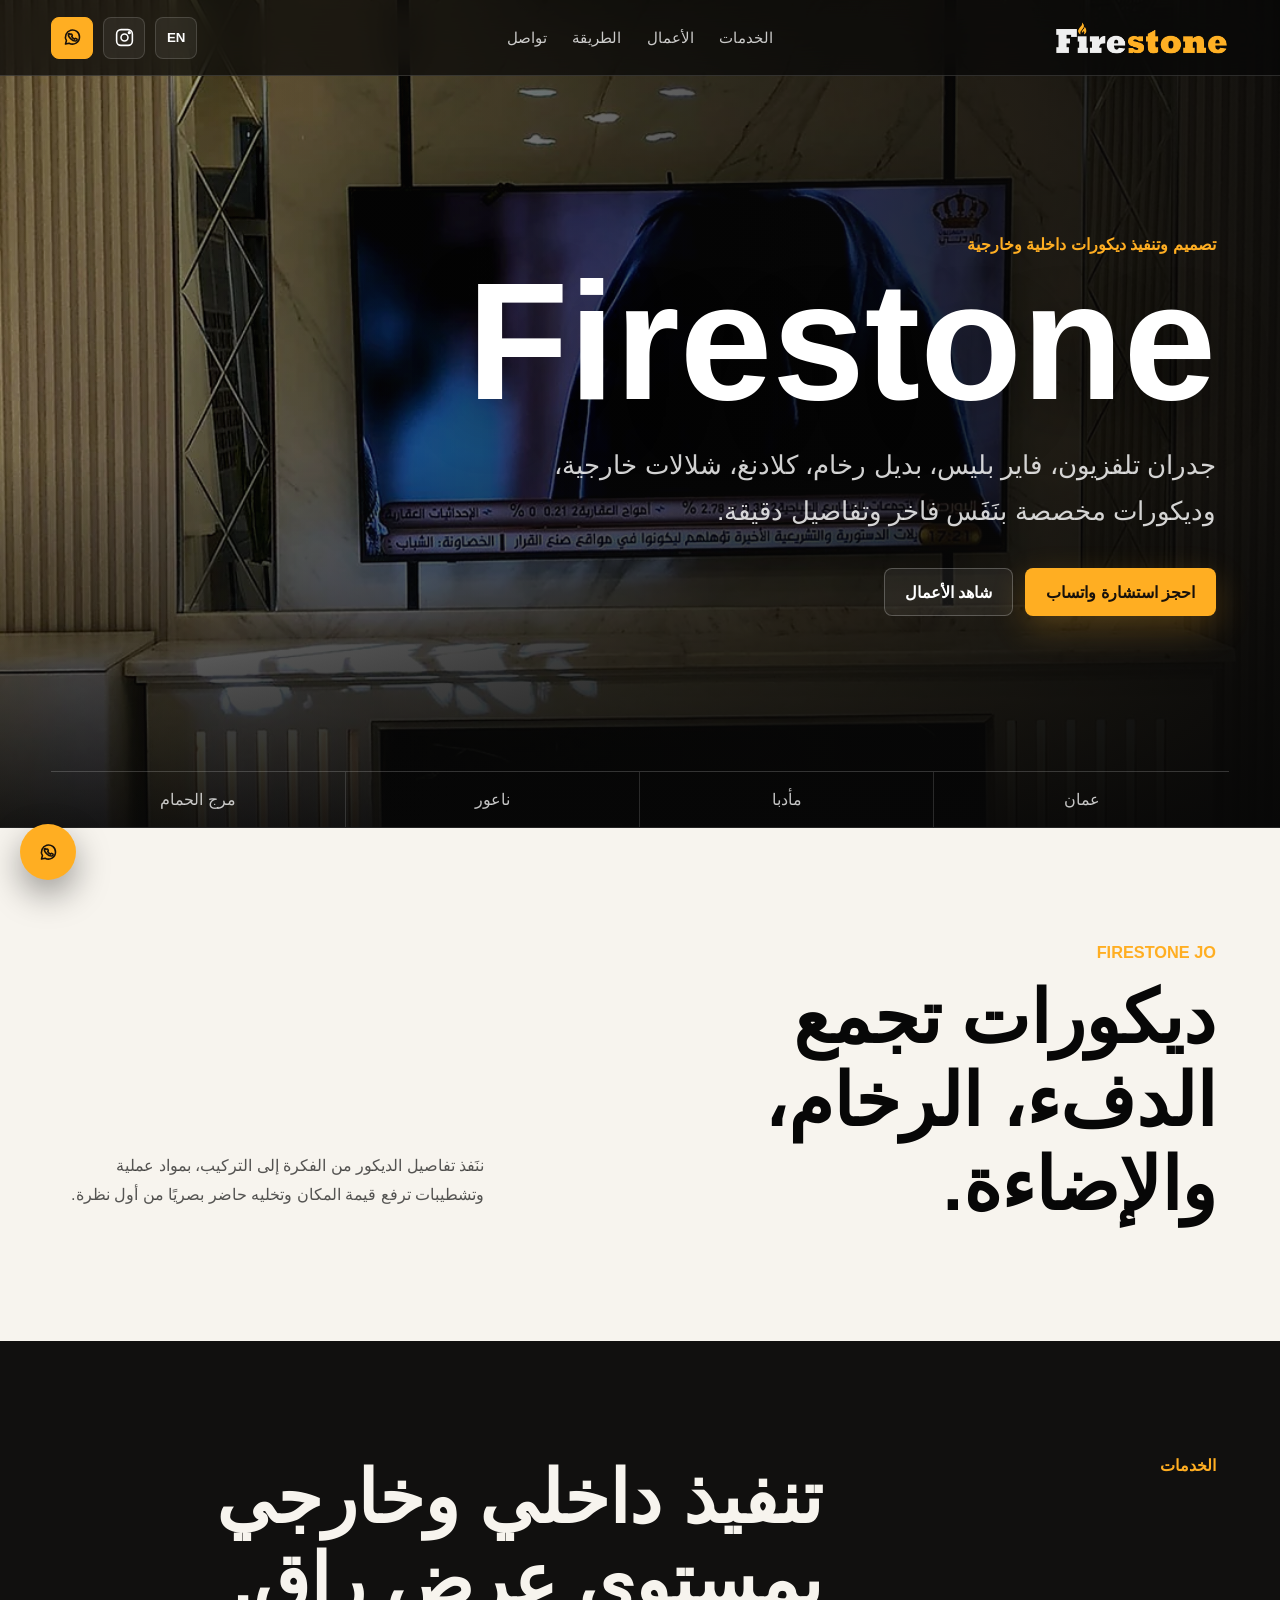
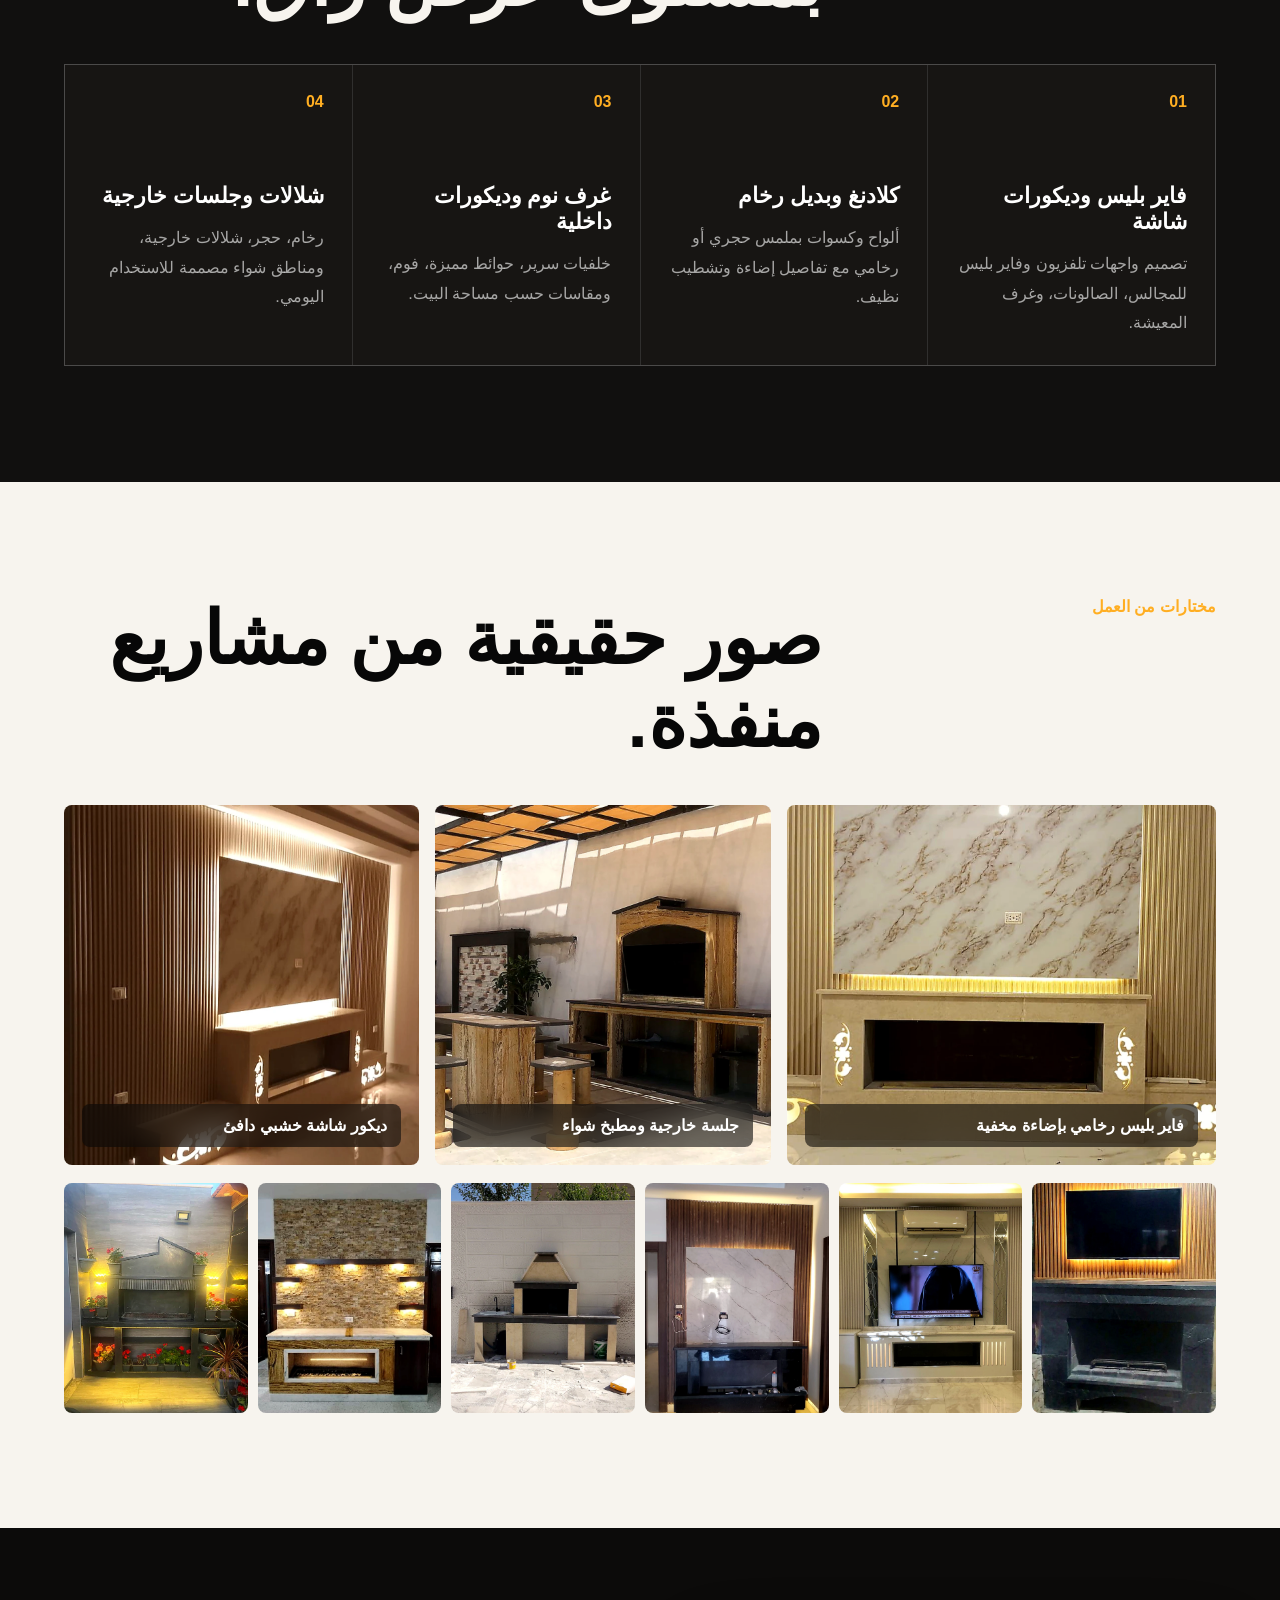
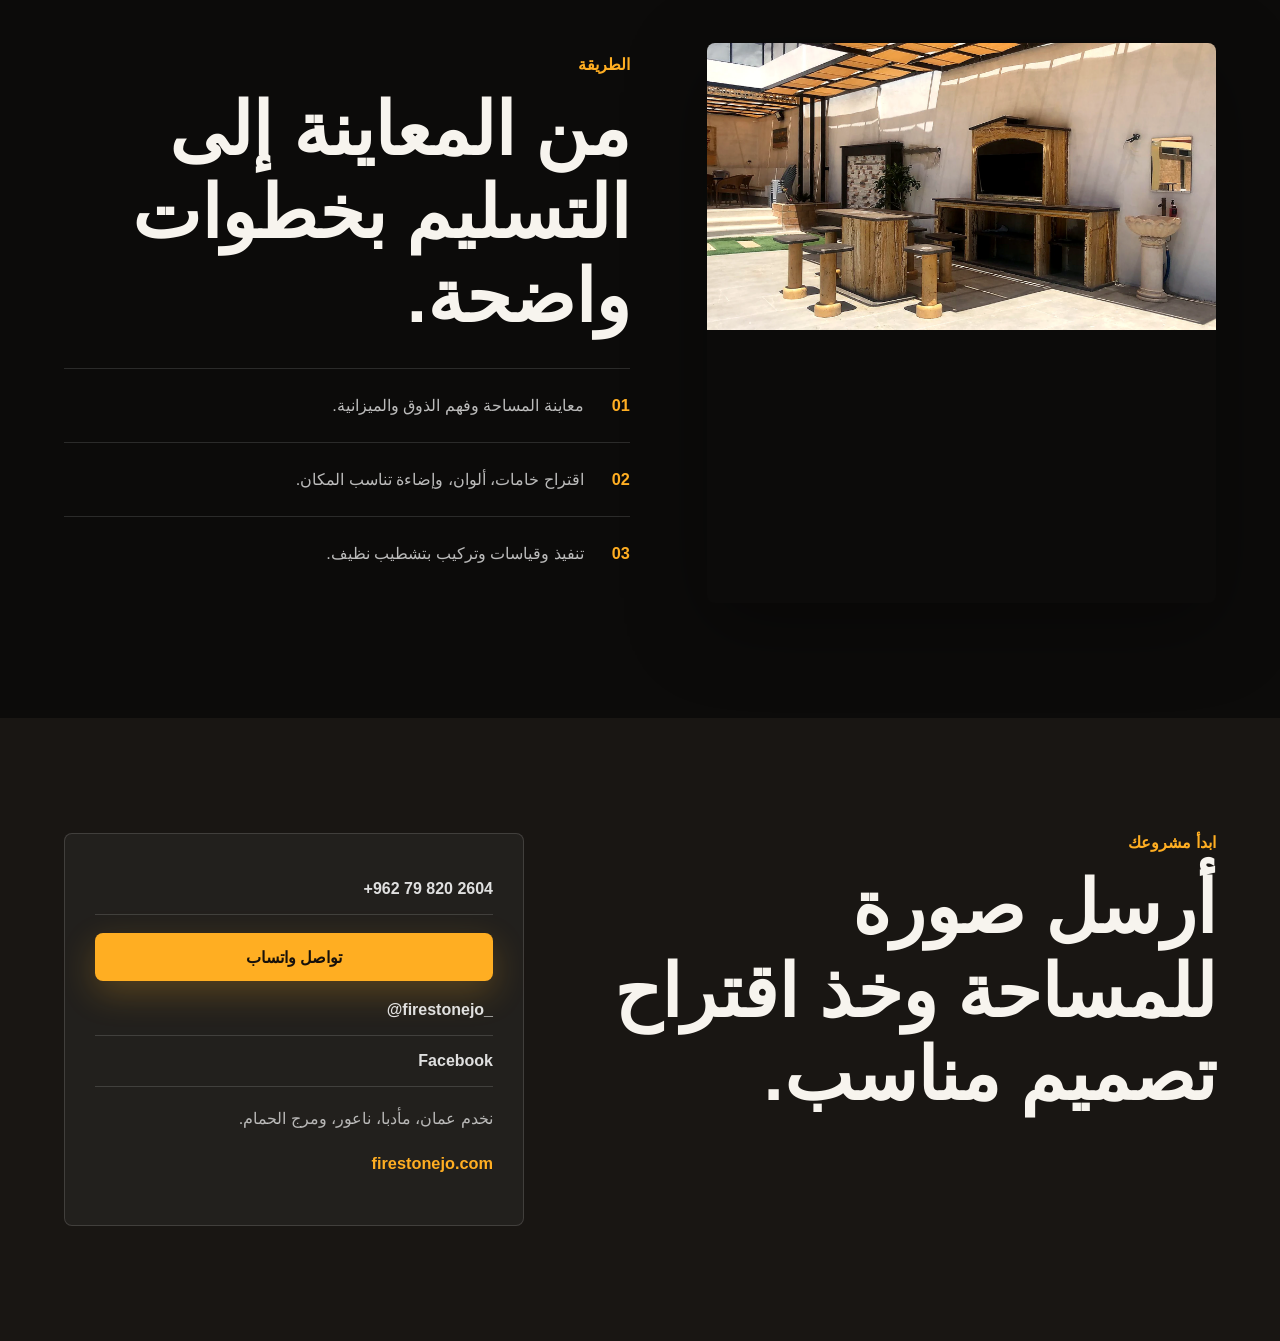
==== site/index.html @ df0a001b "Initial Firestone site" ====
<!doctype html>
<html lang="ar" dir="rtl">
  <head>
    <meta charset="utf-8" />
    <meta name="viewport" content="width=device-width, initial-scale=1" />
    <title>Firestone Jo | Interior & Exterior Luxury Decor</title>
    <meta
      name="description"
      content="Firestone Jo designs and installs luxury interior and exterior decor in Amman, Madaba, Naour, and Marj Al Hamam."
    />
    <meta property="og:title" content="Firestone Jo" />
    <meta property="og:description" content="Luxury cladding, marble alternatives, fireplaces, TV walls, bedrooms, and outdoor marble waterfalls." />
    <meta property="og:image" content="assets/work-27-hero.webp" />
    <link rel="icon" href="assets/firestone-logo-mark.png" />
    <link rel="stylesheet" href="styles.css" />
  </head>
  <body>
    <header class="site-header">
      <a class="brand" href="#top" aria-label="Firestone Jo">
        <img src="assets/firestone-logo-mark.png" alt="Firestone" />
      </a>
      <nav class="main-nav" aria-label="Primary">
        <a href="#services" data-i18n="navServices">الخدمات</a>
        <a href="#work" data-i18n="navWork">الأعمال</a>
        <a href="#process" data-i18n="navProcess">الطريقة</a>
        <a href="#contact" data-i18n="navContact">تواصل</a>
      </nav>
      <div class="header-actions">
        <button class="lang-toggle" type="button" data-lang-toggle aria-label="Switch language">EN</button>
        <a class="icon-button" href="https://www.instagram.com/firestonejo_/" target="_blank" rel="noreferrer" aria-label="Instagram">
          <svg viewBox="0 0 24 24" aria-hidden="true"><rect x="3" y="3" width="18" height="18" rx="5"/><circle cx="12" cy="12" r="4"/><circle cx="17.5" cy="6.5" r="1"/></svg>
        </a>
        <a class="icon-button hot" href="https://wa.me/962798202604" target="_blank" rel="noreferrer" aria-label="WhatsApp">
          <svg viewBox="0 0 24 24" aria-hidden="true"><path d="M20 11.5a8 8 0 0 1-11.9 7l-4.1 1 1.1-4A8 8 0 1 1 20 11.5Z"/><path d="M9.2 8.4c.2-.5.4-.5.7-.5h.6c.2 0 .5 0 .7.5l.5 1.2c.1.3.1.5-.1.8l-.4.5c.8 1.4 1.8 2.3 3.1 3l.6-.7c.2-.2.4-.3.7-.2l1.3.6c.4.2.4.4.4.7 0 .8-.7 1.6-1.5 1.7-1 .2-3.7-.4-6-2.7-2.2-2.2-2.7-4.4-2.5-5 .1-.4.5-.7.9-.9Z"/></svg>
        </a>
      </div>
    </header>

    <main id="top">
      <section class="hero" aria-label="Firestone hero">
        <div class="hero-slideshow" aria-hidden="true">
          <picture class="hero-slide is-active">
            <source media="(max-width: 760px)" srcset="assets/work-27-gallery.webp" />
            <img src="assets/work-27-hero.webp" alt="" />
          </picture>
          <picture class="hero-slide">
            <source media="(max-width: 760px)" srcset="assets/work-33-gallery.webp" />
            <img src="assets/work-33-hero.webp" alt="" />
          </picture>
          <picture class="hero-slide">
            <source media="(max-width: 760px)" srcset="assets/work-14-gallery.webp" />
            <img src="assets/work-14-hero.webp" alt="" />
          </picture>
          <picture class="hero-slide">
            <source media="(max-width: 760px)" srcset="assets/work-31-gallery.webp" />
            <img src="assets/work-31-hero.webp" alt="" />
          </picture>
          <picture class="hero-slide">
            <source media="(max-width: 760px)" srcset="assets/work-34-gallery.webp" />
            <img src="assets/work-34-hero.webp" alt="" />
          </picture>
          <picture class="hero-slide">
            <source media="(max-width: 760px)" srcset="assets/work-37-gallery.webp" />
            <img src="assets/work-37-hero.webp" alt="" />
          </picture>
        </div>
        <div class="hero-shade"></div>
        <div class="hero-inner">
          <p class="eyebrow" data-i18n="heroEyebrow">تصميم وتنفيذ ديكورات داخلية وخارجية</p>
          <h1 data-i18n="heroTitle">Firestone</h1>
          <p class="hero-copy" data-i18n="heroCopy">
            جدران تلفزيون، فاير بليس، بديل رخام، كلادنغ، شلالات خارجية، وديكورات مخصصة بنَفَس فاخر وتفاصيل دقيقة.
          </p>
          <div class="hero-actions">
            <a class="btn primary" href="https://wa.me/962798202604?text=%D9%85%D8%B1%D8%AD%D8%A8%D8%A7%D8%8C%20%D8%A8%D8%AF%D9%8A%20%D8%A7%D8%B3%D8%AA%D9%81%D8%B3%D8%B1%20%D8%B9%D9%86%20%D8%AF%D9%8A%D9%83%D9%88%D8%B1%20%D9%85%D9%86%20Firestone" target="_blank" rel="noreferrer" data-i18n="ctaWhatsapp">احجز استشارة واتساب</a>
            <a class="btn ghost" href="#work" data-i18n="ctaWork">شاهد الأعمال</a>
          </div>
        </div>
        <div class="hero-meta" aria-label="Service areas">
          <span data-i18n="areaAmman">عمان</span>
          <span data-i18n="areaMadaba">مأدبا</span>
          <span data-i18n="areaNaour">ناعور</span>
          <span data-i18n="areaMarj">مرج الحمام</span>
        </div>
      </section>

      <section class="intro band">
        <div class="section-kicker" data-i18n="introKicker">Firestone Jo</div>
        <div class="intro-grid">
          <h2 data-i18n="introTitle">ديكورات تجمع الدفء، الرخام، والإضاءة.</h2>
          <p data-i18n="introCopy">
            ننفذ تفاصيل الديكور من الفكرة إلى التركيب، بمواد عملية وتشطيبات ترفع قيمة المكان وتخليه حاضر بصريًا من أول نظرة.
          </p>
        </div>
      </section>

      <section id="services" class="services band">
        <div class="section-head">
          <p class="section-kicker" data-i18n="servicesKicker">الخدمات</p>
          <h2 data-i18n="servicesTitle">تنفيذ داخلي وخارجي بمستوى عرض راق.</h2>
        </div>
        <div class="service-grid">
          <article>
            <span>01</span>
            <h3 data-i18n="service1Title">فاير بليس وديكورات شاشة</h3>
            <p data-i18n="service1Copy">تصميم واجهات تلفزيون وفاير بليس للمجالس، الصالونات، وغرف المعيشة.</p>
          </article>
          <article>
            <span>02</span>
            <h3 data-i18n="service2Title">كلادنغ وبديل رخام</h3>
            <p data-i18n="service2Copy">ألواح وكسوات بملمس حجري أو رخامي مع تفاصيل إضاءة وتشطيب نظيف.</p>
          </article>
          <article>
            <span>03</span>
            <h3 data-i18n="service3Title">غرف نوم وديكورات داخلية</h3>
            <p data-i18n="service3Copy">خلفيات سرير، حوائط مميزة، فوم، ومقاسات حسب مساحة البيت.</p>
          </article>
          <article>
            <span>04</span>
            <h3 data-i18n="service4Title">شلالات وجلسات خارجية</h3>
            <p data-i18n="service4Copy">رخام، حجر، شلالات خارجية، ومناطق شواء مصممة للاستخدام اليومي.</p>
          </article>
        </div>
      </section>

      <section id="work" class="work band">
        <div class="section-head">
          <p class="section-kicker" data-i18n="workKicker">مختارات من العمل</p>
          <h2 data-i18n="workTitle">صور حقيقية من مشاريع منفذة.</h2>
        </div>
        <div class="featured-work">
          <figure>
            <img src="assets/work-33-hero.webp" alt="Marble fireplace wall" />
            <figcaption data-i18n="featured1">فاير بليس رخامي بإضاءة مخفية</figcaption>
          </figure>
          <figure>
            <img src="assets/work-14-hero.webp" alt="Outdoor marble fireplace" />
            <figcaption data-i18n="featured2">جلسة خارجية ومطبخ شواء</figcaption>
          </figure>
          <figure>
            <img src="assets/work-31-hero.webp" alt="Warm TV wall design" />
            <figcaption data-i18n="featured3">ديكور شاشة خشبي دافئ</figcaption>
          </figure>
        </div>
        <div class="gallery">
          <img src="assets/work-24-gallery.webp" alt="TV wall with vertical cladding" />
          <img src="assets/work-27-gallery.webp" alt="Luxury TV wall" />
          <img src="assets/work-30-gallery.webp" alt="Marble fireplace wall" />
          <img src="assets/work-38-gallery.webp" alt="Outdoor marble fireplace" />
          <img src="assets/work-12-gallery.webp" alt="Stone fireplace wall" />
          <img src="assets/work-17-gallery.webp" alt="Outdoor water and stone feature" />
        </div>
      </section>

      <section id="process" class="process band">
        <div class="process-image">
          <img src="assets/work-34-hero.webp" alt="Outdoor marble project by Firestone" />
        </div>
        <div class="process-copy">
          <p class="section-kicker" data-i18n="processKicker">الطريقة</p>
          <h2 data-i18n="processTitle">من المعاينة إلى التسليم بخطوات واضحة.</h2>
          <ol>
            <li data-i18n="step1">معاينة المساحة وفهم الذوق والميزانية.</li>
            <li data-i18n="step2">اقتراح خامات، ألوان، وإضاءة تناسب المكان.</li>
            <li data-i18n="step3">تنفيذ وقياسات وتركيب بتشطيب نظيف.</li>
          </ol>
        </div>
      </section>

      <section id="contact" class="contact band">
        <div>
          <p class="section-kicker" data-i18n="contactKicker">ابدأ مشروعك</p>
          <h2 data-i18n="contactTitle">أرسل صورة للمساحة وخذ اقتراح تصميم مناسب.</h2>
        </div>
        <div class="contact-panel">
          <a href="tel:+962798202604" class="contact-line phone-number" dir="ltr">+962 79 820 2604</a>
          <a href="https://wa.me/962798202604" target="_blank" rel="noreferrer" class="btn primary" data-i18n="contactWhatsapp">تواصل واتساب</a>
          <a href="https://www.instagram.com/firestonejo_/" target="_blank" rel="noreferrer" class="contact-line ltr-text" dir="ltr">@firestonejo_</a>
          <a href="https://facebook.com/profile.php?id=61588688032575" target="_blank" rel="noreferrer" class="contact-line">Facebook</a>
          <p data-i18n="contactAreas">نخدم عمان، مأدبا، ناعور، ومرج الحمام.</p>
          <p class="domain">firestonejo.com</p>
        </div>
      </section>
    </main>

    <a class="whatsapp-float" href="https://wa.me/962798202604" target="_blank" rel="noreferrer" aria-label="WhatsApp">
      <svg viewBox="0 0 24 24" aria-hidden="true"><path d="M20 11.5a8 8 0 0 1-11.9 7l-4.1 1 1.1-4A8 8 0 1 1 20 11.5Z"/><path d="M9.2 8.4c.2-.5.4-.5.7-.5h.6c.2 0 .5 0 .7.5l.5 1.2c.1.3.1.5-.1.8l-.4.5c.8 1.4 1.8 2.3 3.1 3l.6-.7c.2-.2.4-.3.7-.2l1.3.6c.4.2.4.4.4.7 0 .8-.7 1.6-1.5 1.7-1 .2-3.7-.4-6-2.7-2.2-2.2-2.7-4.4-2.5-5 .1-.4.5-.7.9-.9Z"/></svg>
    </a>

    <script src="script.js"></script>
  </body>
</html>
---- site/styles.css ----
:root {
  --ink: #070707;
  --coal: #11100f;
  --charcoal: #1c1a18;
  --marble: #f7f4ee;
  --stone: #d8d0c3;
  --muted: #8f877c;
  --ember: #ffae22;
  --amber: #f39418;
  --bronze: #8a5c20;
  --line: rgba(255, 255, 255, 0.14);
  --shadow: 0 22px 80px rgba(0, 0, 0, 0.36);
  --font-heading: "Inter", "Segoe UI", Tahoma, Arial, sans-serif;
  font-family: "Inter", "Segoe UI", Tahoma, Arial, sans-serif;
}

* {
  box-sizing: border-box;
}

html {
  scroll-behavior: smooth;
}

body {
  margin: 0;
  background: var(--ink);
  color: var(--marble);
  font-family: var(--font-body, inherit);
}

body[dir="rtl"] {
  --font-body: "Dubai", "Noto Kufi Arabic", "Noto Sans Arabic", "Cairo", "Tajawal", "Segoe UI", Tahoma, Arial, sans-serif;
  --font-heading: "Dubai", "Noto Kufi Arabic", "Noto Sans Arabic", "Cairo", "Tajawal", "Segoe UI", Tahoma, Arial, sans-serif;
}

a {
  color: inherit;
  text-decoration: none;
}

img {
  display: block;
  max-width: 100%;
}

button,
a {
  -webkit-tap-highlight-color: transparent;
}

.site-header {
  position: fixed;
  z-index: 20;
  top: 0;
  left: 0;
  right: 0;
  height: 76px;
  display: grid;
  grid-template-columns: 1fr auto 1fr;
  align-items: center;
  gap: 18px;
  padding: 16px clamp(18px, 4vw, 56px);
  color: white;
  background: rgba(7, 7, 7, 0.72);
  border-bottom: 1px solid var(--line);
  backdrop-filter: blur(18px);
}

.brand {
  justify-self: start;
}

.brand img {
  width: clamp(148px, 18vw, 232px);
  height: 38px;
  object-fit: contain;
  object-position: left center;
}

body[dir="rtl"] .brand img {
  object-position: right center;
}

.main-nav {
  display: flex;
  align-items: center;
  gap: clamp(14px, 2vw, 30px);
  color: rgba(255, 255, 255, 0.78);
  font-size: 0.92rem;
}

.main-nav a {
  padding: 8px 0;
  transition: color 180ms ease;
}

.main-nav a:hover,
.main-nav a:focus-visible {
  color: var(--ember);
}

.header-actions {
  justify-self: end;
  display: flex;
  align-items: center;
  gap: 10px;
}

.lang-toggle,
.icon-button {
  width: 42px;
  height: 42px;
  border: 1px solid var(--line);
  border-radius: 8px;
  display: inline-grid;
  place-items: center;
  background: rgba(255, 255, 255, 0.06);
  color: white;
  cursor: pointer;
}

.lang-toggle {
  font-weight: 800;
  letter-spacing: 0;
}

.icon-button svg,
.whatsapp-float svg {
  width: 21px;
  height: 21px;
  fill: none;
  stroke: currentColor;
  stroke-width: 1.8;
  stroke-linecap: round;
  stroke-linejoin: round;
}

.icon-button.hot,
.whatsapp-float {
  background: var(--ember);
  border-color: var(--ember);
  color: #17110b;
}

.hero {
  position: relative;
  min-height: 92vh;
  display: flex;
  align-items: center;
  overflow: hidden;
  border-bottom: 1px solid rgba(255, 255, 255, 0.12);
}

.hero-slideshow,
.hero-slide,
.hero-slide img {
  position: absolute;
  inset: 0;
  width: 100%;
  height: 100%;
}

.hero-slide {
  opacity: 0;
  transform: scale(1.018);
  transition:
    opacity 1600ms ease,
    transform 7600ms ease;
}

.hero-slide.is-active {
  opacity: 1;
  transform: scale(1);
}

.hero-slide img {
  object-fit: cover;
  object-position: center;
  filter: saturate(1.04) contrast(1.04);
}

.hero-slide:nth-child(2) img,
.hero-slide:nth-child(6) img {
  object-position: center 58%;
}

.hero-slide:nth-child(3) img,
.hero-slide:nth-child(5) img {
  object-position: center 46%;
}

.hero-shade {
  position: absolute;
  inset: 0;
  background:
    linear-gradient(90deg, rgba(7, 7, 7, 0.93) 0%, rgba(7, 7, 7, 0.67) 42%, rgba(7, 7, 7, 0.22) 100%),
    linear-gradient(0deg, rgba(7, 7, 7, 0.88) 0%, rgba(7, 7, 7, 0.06) 45%);
}

body[dir="rtl"] .hero-shade {
  background:
    linear-gradient(270deg, rgba(7, 7, 7, 0.93) 0%, rgba(7, 7, 7, 0.67) 42%, rgba(7, 7, 7, 0.22) 100%),
    linear-gradient(0deg, rgba(7, 7, 7, 0.88) 0%, rgba(7, 7, 7, 0.06) 45%);
}

.hero-inner {
  position: relative;
  width: min(880px, 92vw);
  padding: 120px clamp(20px, 5vw, 70px) 96px;
}

.eyebrow,
.section-kicker {
  margin: 0 0 14px;
  color: var(--ember);
  font-size: clamp(0.95rem, 1vw, 1.08rem);
  font-weight: 900;
  letter-spacing: 0;
  text-transform: uppercase;
}

body[dir="rtl"] .eyebrow,
body[dir="rtl"] .section-kicker {
  font-size: clamp(1.02rem, 1.15vw, 1.22rem);
}

.hero h1 {
  margin: 0;
  font-family: var(--font-heading);
  font-size: clamp(4.6rem, 13vw, 12rem);
  line-height: 0.88;
  letter-spacing: 0;
  color: #fff;
  text-shadow: 0 18px 60px rgba(0, 0, 0, 0.36);
}

.hero-copy {
  width: min(680px, 100%);
  margin: 28px 0 0;
  color: rgba(255, 255, 255, 0.82);
  font-size: clamp(1.08rem, 2.2vw, 1.65rem);
  line-height: 1.75;
}

.hero-actions {
  display: flex;
  flex-wrap: wrap;
  gap: 12px;
  margin-top: 34px;
}

.btn {
  min-height: 48px;
  display: inline-flex;
  align-items: center;
  justify-content: center;
  padding: 13px 20px;
  border-radius: 8px;
  border: 1px solid transparent;
  font-weight: 850;
  line-height: 1.2;
}

.btn.primary {
  background: var(--ember);
  color: #17110b;
  box-shadow: 0 12px 34px rgba(255, 174, 34, 0.24);
}

.btn.ghost {
  border-color: rgba(255, 255, 255, 0.24);
  color: white;
  background: rgba(255, 255, 255, 0.06);
}

.hero-meta {
  position: absolute;
  bottom: 0;
  left: clamp(18px, 4vw, 56px);
  right: clamp(18px, 4vw, 56px);
  display: grid;
  grid-template-columns: repeat(4, 1fr);
  border-top: 1px solid rgba(255, 255, 255, 0.18);
  color: rgba(255, 255, 255, 0.76);
}

.hero-meta span {
  padding: 18px 14px;
  text-align: center;
  border-inline-start: 1px solid rgba(255, 255, 255, 0.14);
}

.hero-meta span:first-child {
  border-inline-start: 0;
}

.band {
  padding: clamp(64px, 9vw, 124px) clamp(20px, 5vw, 70px);
}

.intro {
  background: var(--marble);
  color: var(--ink);
}

.intro-grid {
  display: grid;
  grid-template-columns: minmax(0, 1.1fr) minmax(280px, 0.72fr);
  gap: clamp(28px, 7vw, 96px);
  align-items: end;
}

h2 {
  margin: 0;
  font-family: var(--font-heading);
  font-weight: 800;
  font-size: clamp(2.25rem, 5.7vw, 5.6rem);
  line-height: 1.08;
  letter-spacing: 0;
}

body[dir="rtl"] h2 {
  font-weight: 700;
  line-height: 1.14;
}

.intro p,
.process-copy li,
.contact-panel p,
.service-grid p {
  color: rgba(7, 7, 7, 0.68);
  line-height: 1.8;
  font-size: 1.02rem;
}

.services {
  background: #11100f;
}

.section-head {
  display: grid;
  grid-template-columns: minmax(180px, 0.42fr) minmax(0, 1fr);
  gap: clamp(20px, 6vw, 76px);
  align-items: start;
  margin-bottom: 42px;
}

.service-grid {
  display: grid;
  grid-template-columns: repeat(4, 1fr);
  gap: 1px;
  background: rgba(255, 255, 255, 0.13);
  border: 1px solid rgba(255, 255, 255, 0.13);
}

.service-grid article {
  min-height: 268px;
  padding: 28px;
  background: #171513;
}

.service-grid span {
  color: var(--ember);
  font-weight: 900;
}

.service-grid h3 {
  margin: 72px 0 14px;
  color: white;
  font-size: 1.35rem;
}

.service-grid p {
  margin: 0;
  color: rgba(255, 255, 255, 0.62);
}

.work {
  background: var(--marble);
  color: var(--ink);
}

.featured-work {
  display: grid;
  grid-template-columns: 1.15fr 0.9fr 0.95fr;
  gap: 16px;
  align-items: stretch;
}

figure {
  margin: 0;
  position: relative;
  min-height: 360px;
  overflow: hidden;
  border-radius: 8px;
  background: var(--coal);
}

figure img {
  width: 100%;
  height: 100%;
  object-fit: cover;
  transition: transform 700ms ease;
}

figure:hover img {
  transform: scale(1.035);
}

figcaption {
  position: absolute;
  inset-inline: 18px;
  bottom: 18px;
  padding: 12px 14px;
  border-radius: 8px;
  color: white;
  background: rgba(7, 7, 7, 0.58);
  backdrop-filter: blur(14px);
  font-weight: 750;
}

.gallery {
  display: grid;
  grid-template-columns: repeat(6, 1fr);
  gap: 10px;
  margin-top: 18px;
}

.gallery img {
  width: 100%;
  aspect-ratio: 4 / 5;
  object-fit: cover;
  border-radius: 8px;
  background: var(--stone);
}

.process {
  display: grid;
  grid-template-columns: minmax(280px, 0.9fr) minmax(0, 1fr);
  gap: clamp(28px, 6vw, 82px);
  align-items: center;
  background: #0c0b0a;
}

.process-image {
  min-height: 560px;
  overflow: hidden;
  border-radius: 8px;
  box-shadow: var(--shadow);
}

.process-image img {
  width: 100%;
  height: 100%;
  object-fit: cover;
}

.process-copy ol {
  margin: 30px 0 0;
  padding: 0;
  list-style: none;
  counter-reset: steps;
}

.process-copy li {
  position: relative;
  margin: 0;
  padding: 22px 0;
  color: rgba(255, 255, 255, 0.72);
  border-top: 1px solid rgba(255, 255, 255, 0.13);
  counter-increment: steps;
}

.process-copy li::before {
  content: counter(steps, decimal-leading-zero);
  display: inline-block;
  min-width: 46px;
  color: var(--ember);
  font-weight: 900;
}

.contact {
  display: grid;
  grid-template-columns: minmax(0, 1fr) minmax(280px, 460px);
  gap: clamp(28px, 7vw, 96px);
  background: #191613;
}

.contact-panel {
  padding: 30px;
  border: 1px solid rgba(255, 255, 255, 0.14);
  border-radius: 8px;
  background: rgba(255, 255, 255, 0.045);
}

.contact-line {
  display: block;
  padding: 16px 0;
  border-bottom: 1px solid rgba(255, 255, 255, 0.14);
  color: rgba(255, 255, 255, 0.86);
  font-weight: 760;
}

.phone-number,
.ltr-text {
  direction: ltr;
  unicode-bidi: isolate;
  text-align: end;
  font-family: "Inter", "Segoe UI", Tahoma, Arial, sans-serif;
}

.contact-panel .btn {
  width: 100%;
  margin: 18px 0 4px;
}

.contact-panel p {
  color: rgba(255, 255, 255, 0.68);
}

.domain {
  color: var(--ember) !important;
  font-weight: 900;
}

.whatsapp-float {
  position: fixed;
  z-index: 30;
  right: 20px;
  bottom: 20px;
  width: 56px;
  height: 56px;
  display: grid;
  place-items: center;
  border-radius: 50%;
  box-shadow: 0 14px 34px rgba(0, 0, 0, 0.38);
}

body[dir="rtl"] .whatsapp-float {
  right: auto;
  left: 20px;
}

@media (max-width: 980px) {
  .site-header {
    grid-template-columns: auto 1fr auto;
  }

  .main-nav {
    display: none;
  }

  .intro-grid,
  .section-head,
  .process,
  .contact {
    grid-template-columns: 1fr;
  }

  .service-grid {
    grid-template-columns: repeat(2, 1fr);
  }

  .featured-work {
    grid-template-columns: 1fr;
  }

  .gallery {
    grid-template-columns: repeat(3, 1fr);
  }
}

@media (max-width: 660px) {
  .site-header {
    height: 68px;
    padding: 12px 14px;
  }

  .brand img {
    width: 138px;
  }

  .icon-button {
    display: none;
  }

  .hero {
    min-height: 90vh;
  }

  .hero-inner {
    padding: 106px 18px 104px;
  }

  .hero h1 {
    font-size: clamp(4rem, 22vw, 6.8rem);
  }

  .hero-copy {
    font-size: 1rem;
  }

  .hero-actions {
    flex-direction: column;
  }

  .btn {
    width: 100%;
  }

  .hero-meta {
    left: 0;
    right: 0;
    grid-template-columns: repeat(2, 1fr);
    font-size: 0.86rem;
  }

  .hero-meta span {
    padding: 11px 8px;
  }

  .service-grid {
    grid-template-columns: 1fr;
  }

  .service-grid article {
    min-height: 220px;
  }

  .service-grid h3 {
    margin-top: 48px;
  }

  .gallery {
    grid-template-columns: repeat(2, 1fr);
  }

  .process-image {
    min-height: 360px;
  }

  .contact-panel {
    padding: 22px;
  }
}

@media (prefers-reduced-motion: reduce) {
  html {
    scroll-behavior: auto;
  }

  .hero-slide {
    transition: none;
    transform: none;
  }

  figure img {
    transition: none;
  }
}
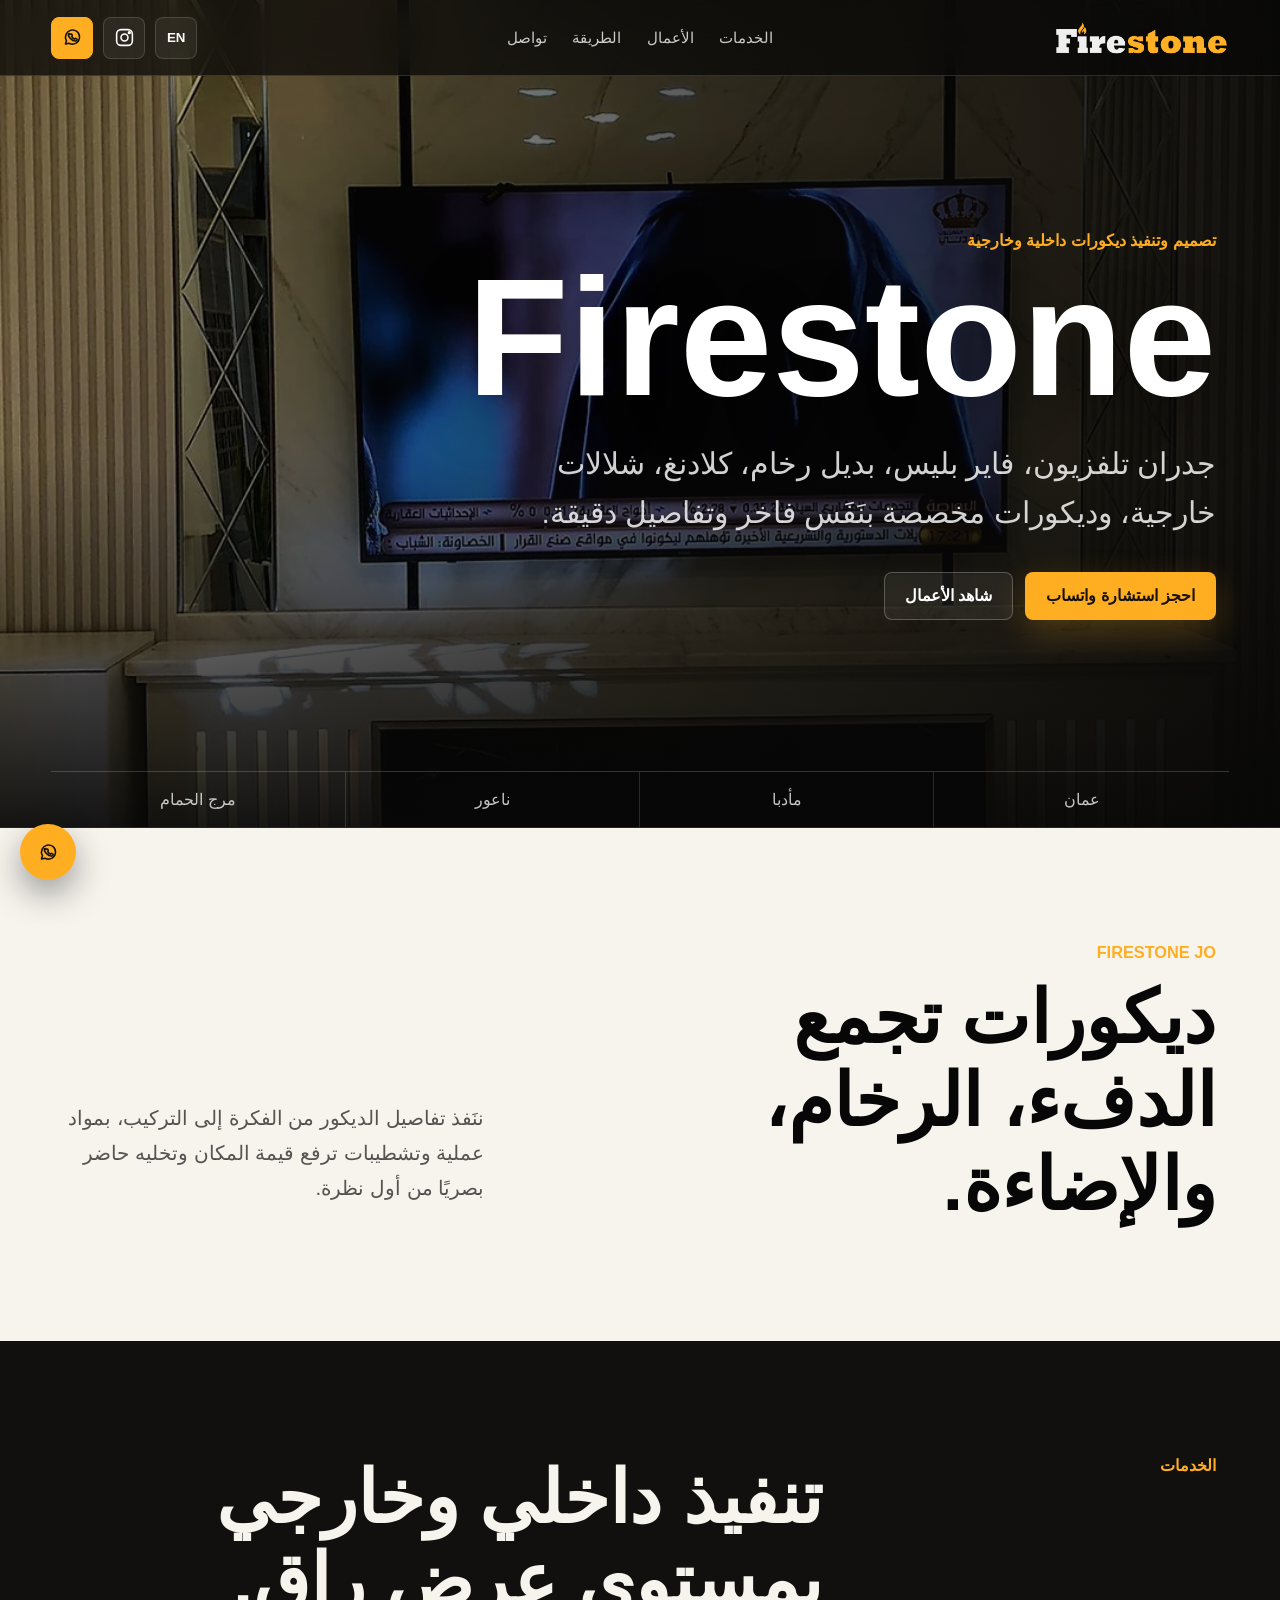
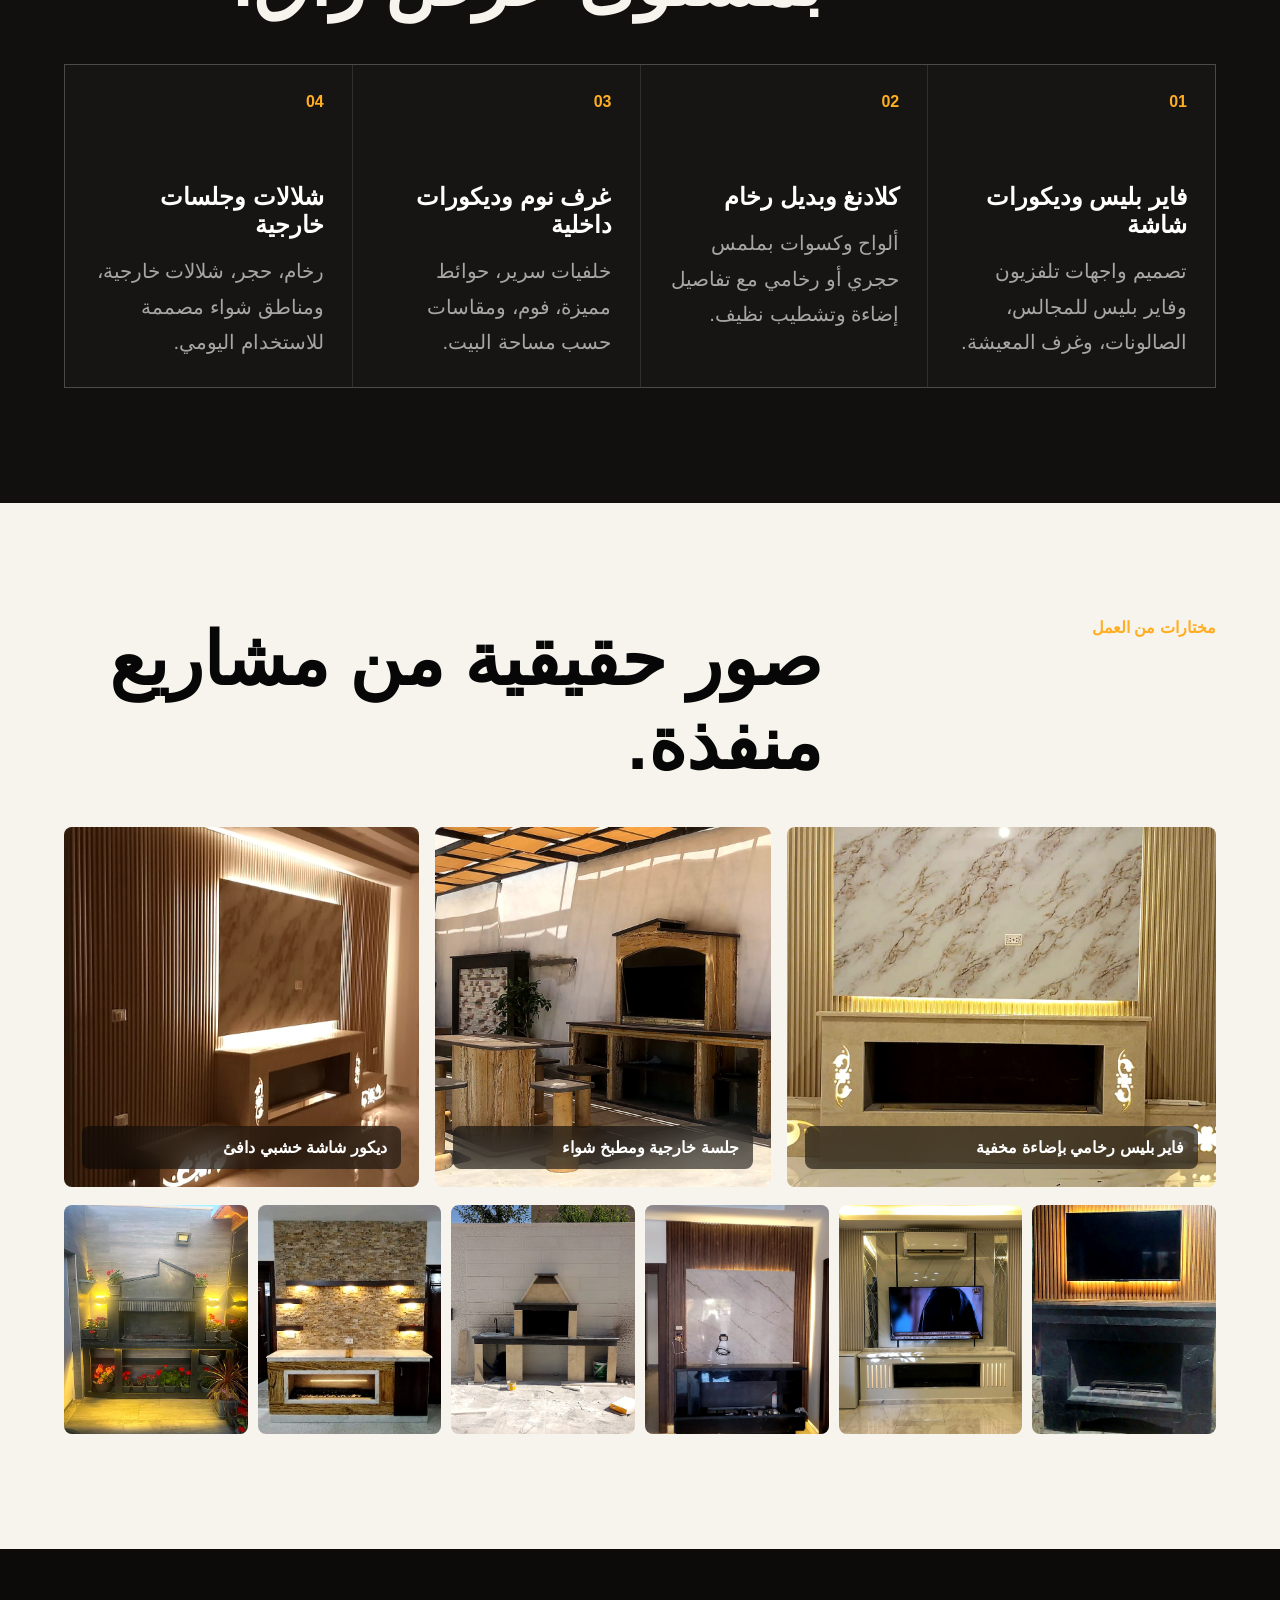
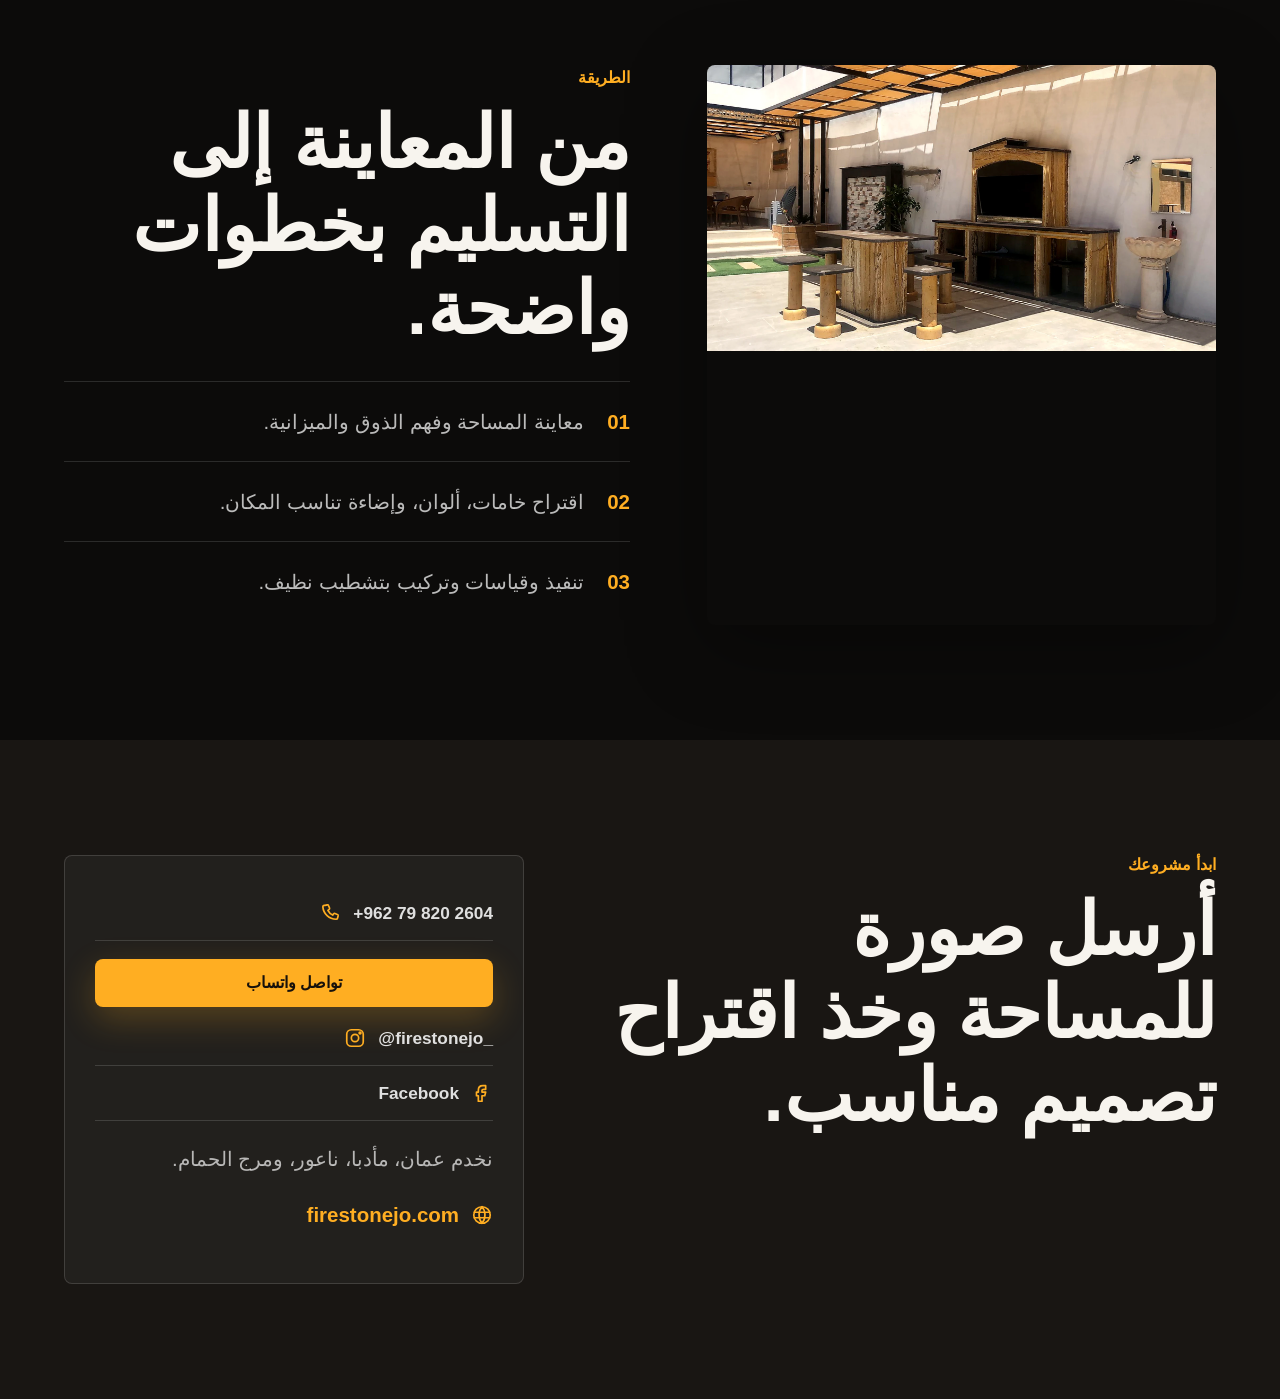
==== commit f2b53784: "Improve descriptions and contact icons" ====
--- a/site/index.html
+++ b/site/index.html
@@ -173,12 +173,30 @@
           <h2 data-i18n="contactTitle">أرسل صورة للمساحة وخذ اقتراح تصميم مناسب.</h2>
         </div>
         <div class="contact-panel">
-          <a href="tel:+962798202604" class="contact-line phone-number" dir="ltr">+962 79 820 2604</a>
-          <a href="https://wa.me/962798202604" target="_blank" rel="noreferrer" class="btn primary" data-i18n="contactWhatsapp">تواصل واتساب</a>
-          <a href="https://www.instagram.com/firestonejo_/" target="_blank" rel="noreferrer" class="contact-line ltr-text" dir="ltr">@firestonejo_</a>
-          <a href="https://facebook.com/profile.php?id=61588688032575" target="_blank" rel="noreferrer" class="contact-line">Facebook</a>
-          <p data-i18n="contactAreas">نخدم عمان، مأدبا، ناعور، ومرج الحمام.</p>
-          <p class="domain">firestonejo.com</p>
+          <a href="tel:+962798202604" class="contact-line phone-number" dir="ltr">
+            <svg viewBox="0 0 24 24" aria-hidden="true"><path d="M6.6 3.7 9 3.1c.6-.1 1.2.2 1.4.8l1.1 2.7c.2.5 0 1.1-.4 1.4L9.7 9.1a11.5 11.5 0 0 0 5.2 5.2l1.1-1.4c.3-.4.9-.6 1.4-.4l2.7 1.1c.6.2.9.8.8 1.4l-.6 2.4c-.2.8-.8 1.4-1.6 1.4A14.7 14.7 0 0 1 4.2 5.3c0-.8.6-1.4 1.4-1.6Z"/></svg>
+            <span>+962 79 820 2604</span>
+          </a>
+          <a href="https://wa.me/962798202604" target="_blank" rel="noreferrer" class="btn primary contact-cta" data-i18n="contactWhatsapp">
+            <svg viewBox="0 0 24 24" aria-hidden="true"><path d="M20 11.5a8 8 0 0 1-11.9 7l-4.1 1 1.1-4A8 8 0 1 1 20 11.5Z"/><path d="M9.2 8.4c.2-.5.4-.5.7-.5h.6c.2 0 .5 0 .7.5l.5 1.2c.1.3.1.5-.1.8l-.4.5c.8 1.4 1.8 2.3 3.1 3l.6-.7c.2-.2.4-.3.7-.2l1.3.6c.4.2.4.4.4.7 0 .8-.7 1.6-1.5 1.7-1 .2-3.7-.4-6-2.7-2.2-2.2-2.7-4.4-2.5-5 .1-.4.5-.7.9-.9Z"/></svg>
+            <span>تواصل واتساب</span>
+          </a>
+          <a href="https://www.instagram.com/firestonejo_/" target="_blank" rel="noreferrer" class="contact-line ltr-text" dir="ltr">
+            <svg viewBox="0 0 24 24" aria-hidden="true"><rect x="3" y="3" width="18" height="18" rx="5"/><circle cx="12" cy="12" r="4"/><circle cx="17.5" cy="6.5" r="1"/></svg>
+            <span>@firestonejo_</span>
+          </a>
+          <a href="https://facebook.com/profile.php?id=61588688032575" target="_blank" rel="noreferrer" class="contact-line">
+            <svg viewBox="0 0 24 24" aria-hidden="true"><path d="M14 8h2V4h-3c-3 0-5 1.9-5 5v2H6v4h2v6h4v-6h3l1-4h-4V9c0-.7.5-1 2-1Z"/></svg>
+            <span>Facebook</span>
+          </a>
+          <p data-i18n="contactAreas">
+            <svg viewBox="0 0 24 24" aria-hidden="true"><path d="M12 21s7-6.1 7-12a7 7 0 1 0-14 0c0 5.9 7 12 7 12Z"/><circle cx="12" cy="9" r="2.4"/></svg>
+            <span>نخدم عمان، مأدبا، ناعور، ومرج الحمام.</span>
+          </p>
+          <p class="domain">
+            <svg viewBox="0 0 24 24" aria-hidden="true"><circle cx="12" cy="12" r="9"/><path d="M3.6 9h16.8M3.6 15h16.8M12 3c2.2 2.4 3.2 5.4 3.2 9s-1 6.6-3.2 9c-2.2-2.4-3.2-5.4-3.2-9s1-6.6 3.2-9Z"/></svg>
+            <span>firestonejo.com</span>
+          </p>
         </div>
       </section>
     </main>
--- a/site/styles.css
+++ b/site/styles.css
@@ -236,11 +236,11 @@
 }
 
 .hero-copy {
-  width: min(680px, 100%);
+  width: min(780px, 100%);
   margin: 28px 0 0;
   color: rgba(255, 255, 255, 0.82);
-  font-size: clamp(1.08rem, 2.2vw, 1.65rem);
-  line-height: 1.75;
+  font-size: clamp(1.36rem, 2.35vw, 2.02rem);
+  line-height: 1.65;
 }
 
 .hero-actions {
@@ -330,8 +330,8 @@
 .contact-panel p,
 .service-grid p {
   color: rgba(7, 7, 7, 0.68);
-  line-height: 1.8;
-  font-size: 1.02rem;
+  line-height: 1.72;
+  font-size: clamp(1.28rem, 1.55vw, 1.42rem);
 }
 
 .services {
@@ -368,7 +368,7 @@
 .service-grid h3 {
   margin: 72px 0 14px;
   color: white;
-  font-size: 1.35rem;
+  font-size: 1.48rem;
 }
 
 .service-grid p {
@@ -495,19 +495,50 @@
 }
 
 .contact-line {
-  display: block;
+  display: flex;
+  align-items: center;
+  gap: 12px;
   padding: 16px 0;
   border-bottom: 1px solid rgba(255, 255, 255, 0.14);
   color: rgba(255, 255, 255, 0.86);
   font-weight: 760;
+  font-size: 1.08rem;
+}
+
+.contact-line svg,
+.contact-panel p svg,
+.contact-cta svg {
+  width: 22px;
+  height: 22px;
+  flex: 0 0 22px;
+  fill: none;
+  stroke: currentColor;
+  stroke-width: 1.85;
+  stroke-linecap: round;
+  stroke-linejoin: round;
+}
+
+.contact-line svg,
+.contact-panel p svg {
+  color: var(--ember);
+}
+
+.contact-line span,
+.contact-panel p span,
+.domain span {
+  min-width: 0;
 }
 
 .phone-number,
 .ltr-text {
   direction: ltr;
   unicode-bidi: isolate;
-  text-align: end;
   font-family: "Inter", "Segoe UI", Tahoma, Arial, sans-serif;
+}
+
+body[dir="rtl"] .phone-number,
+body[dir="rtl"] .ltr-text {
+  justify-content: flex-end;
 }
 
 .contact-panel .btn {
@@ -515,11 +546,23 @@
   margin: 18px 0 4px;
 }
 
+.contact-cta {
+  gap: 10px;
+}
+
+.contact-cta svg {
+  stroke: #17110b;
+}
+
 .contact-panel p {
+  display: flex;
+  align-items: flex-start;
+  gap: 12px;
   color: rgba(255, 255, 255, 0.68);
 }
 
 .domain {
+  align-items: center !important;
   color: var(--ember) !important;
   font-weight: 900;
 }
@@ -598,7 +641,7 @@
   }
 
   .hero-copy {
-    font-size: 1rem;
+    font-size: 1.16rem;
   }
 
   .hero-actions {
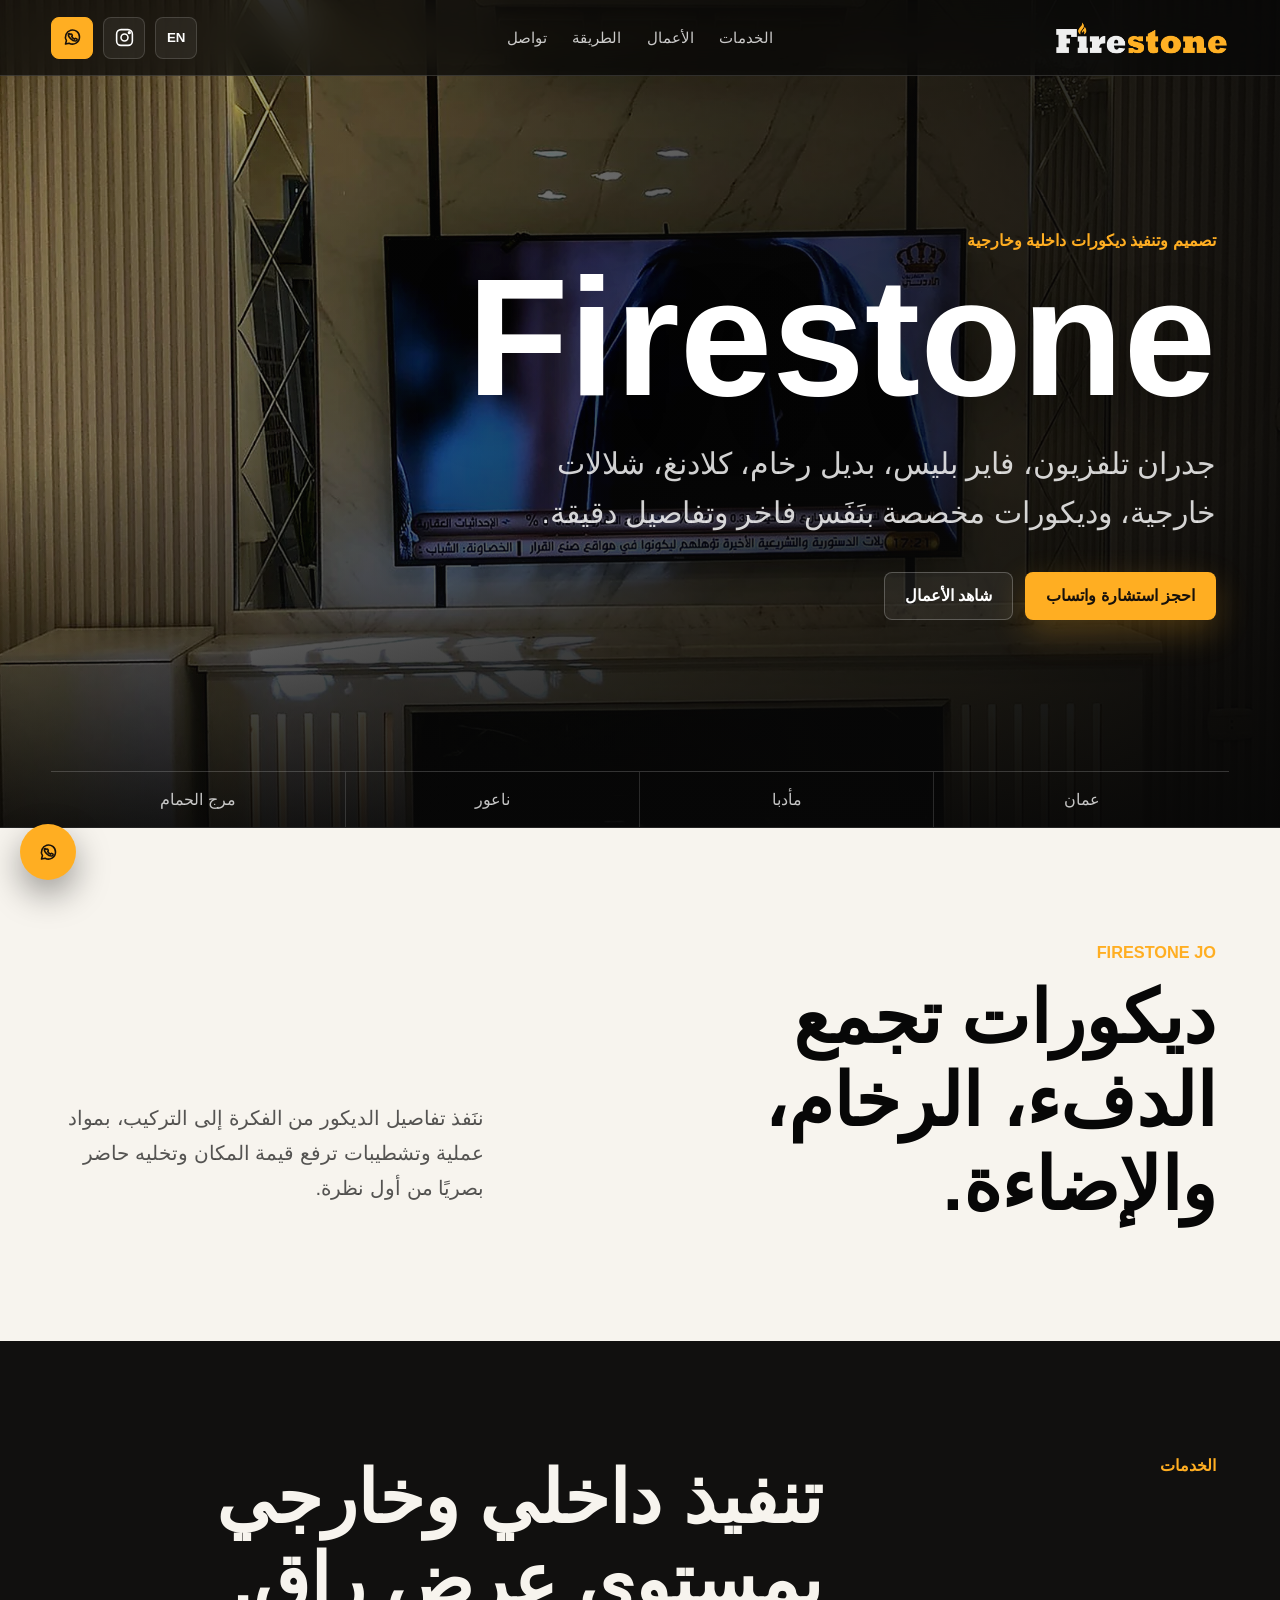
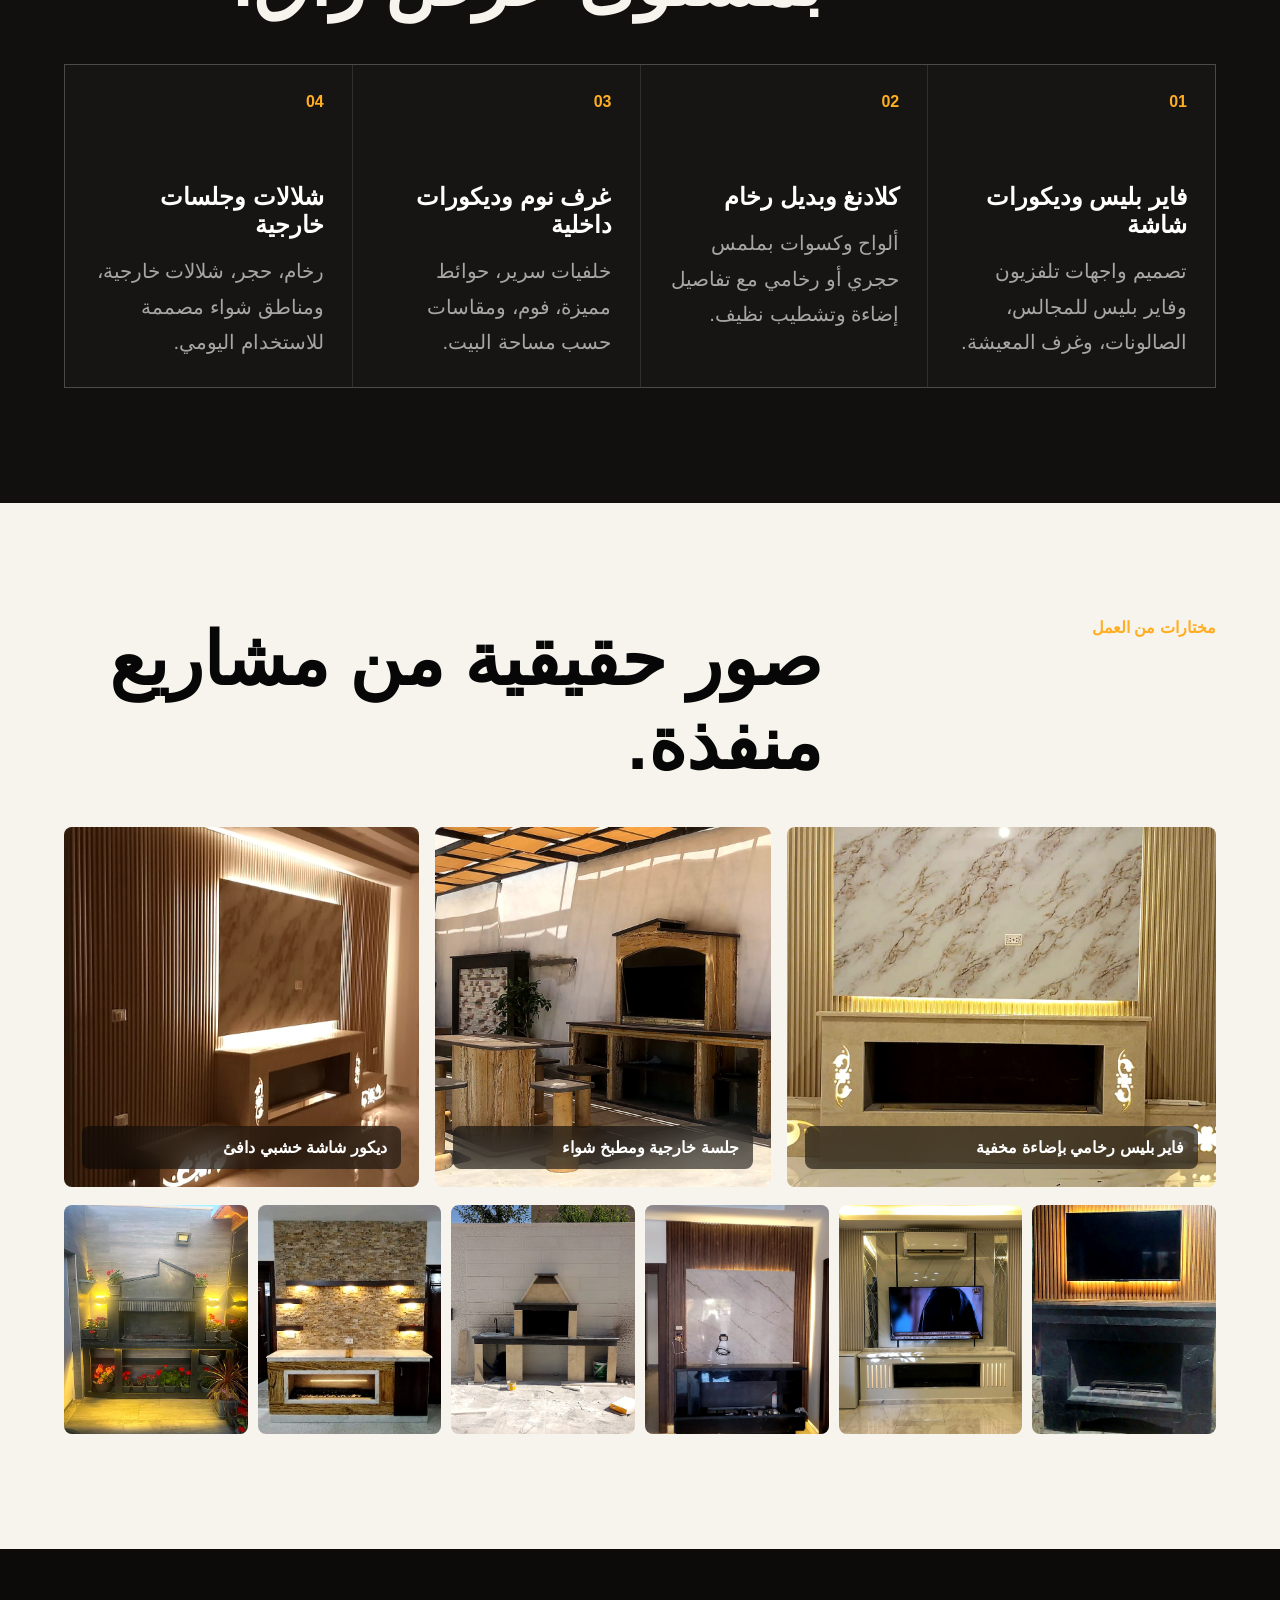
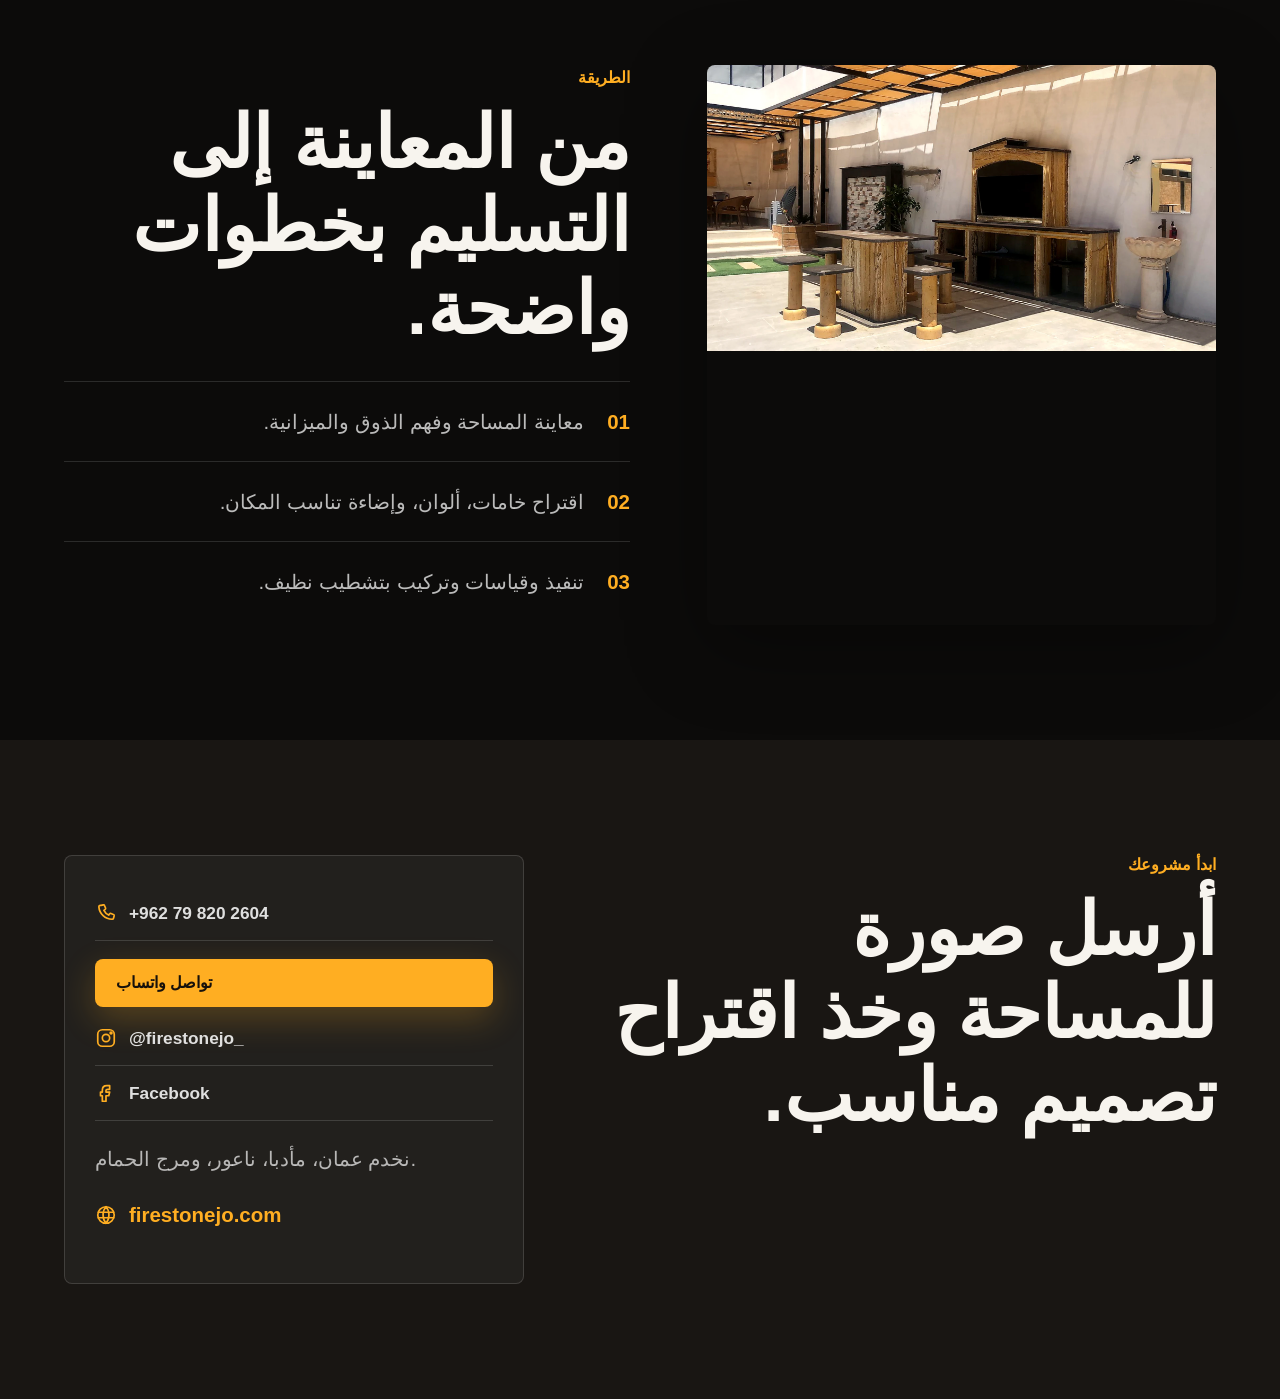
==== commit c26d60b2: "Align contact details to left" ====
--- a/site/index.html
+++ b/site/index.html
@@ -191,7 +191,7 @@
           </a>
           <p data-i18n="contactAreas">
             <svg viewBox="0 0 24 24" aria-hidden="true"><path d="M12 21s7-6.1 7-12a7 7 0 1 0-14 0c0 5.9 7 12 7 12Z"/><circle cx="12" cy="9" r="2.4"/></svg>
-            <span>نخدم عمان، مأدبا، ناعور، ومرج الحمام.</span>
+            <span dir="rtl">نخدم عمان، مأدبا، ناعور، ومرج الحمام.</span>
           </p>
           <p class="domain">
             <svg viewBox="0 0 24 24" aria-hidden="true"><circle cx="12" cy="12" r="9"/><path d="M3.6 9h16.8M3.6 15h16.8M12 3c2.2 2.4 3.2 5.4 3.2 9s-1 6.6-3.2 9c-2.2-2.4-3.2-5.4-3.2-9s1-6.6 3.2-9Z"/></svg>
--- a/site/styles.css
+++ b/site/styles.css
@@ -492,6 +492,8 @@
   border: 1px solid rgba(255, 255, 255, 0.14);
   border-radius: 8px;
   background: rgba(255, 255, 255, 0.045);
+  direction: ltr;
+  text-align: left;
 }
 
 .contact-line {
@@ -503,6 +505,8 @@
   color: rgba(255, 255, 255, 0.86);
   font-weight: 760;
   font-size: 1.08rem;
+  justify-content: flex-start;
+  text-align: left;
 }
 
 .contact-line svg,
@@ -536,11 +540,6 @@
   font-family: "Inter", "Segoe UI", Tahoma, Arial, sans-serif;
 }
 
-body[dir="rtl"] .phone-number,
-body[dir="rtl"] .ltr-text {
-  justify-content: flex-end;
-}
-
 .contact-panel .btn {
   width: 100%;
   margin: 18px 0 4px;
@@ -548,6 +547,8 @@
 
 .contact-cta {
   gap: 10px;
+  justify-content: flex-start;
+  text-align: left;
 }
 
 .contact-cta svg {
@@ -559,6 +560,8 @@
   align-items: flex-start;
   gap: 12px;
   color: rgba(255, 255, 255, 0.68);
+  direction: ltr;
+  text-align: left;
 }
 
 .domain {
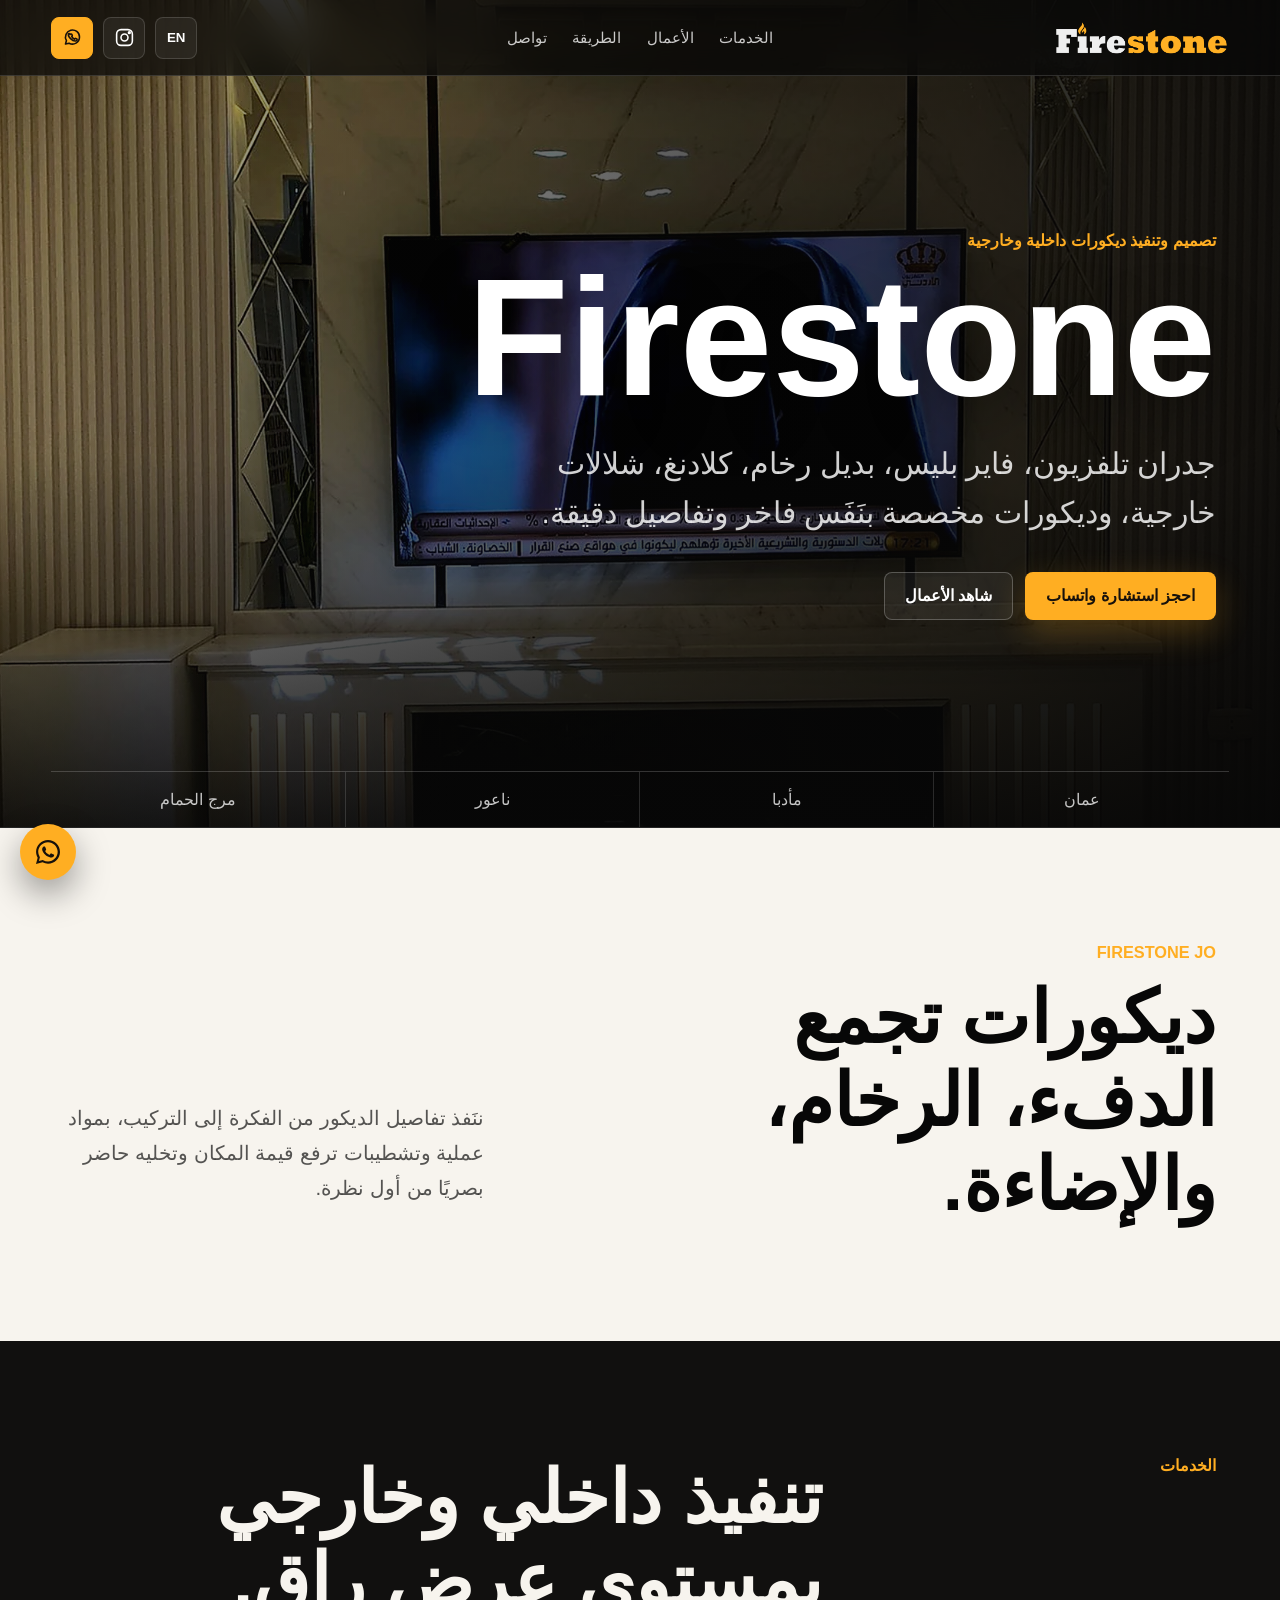
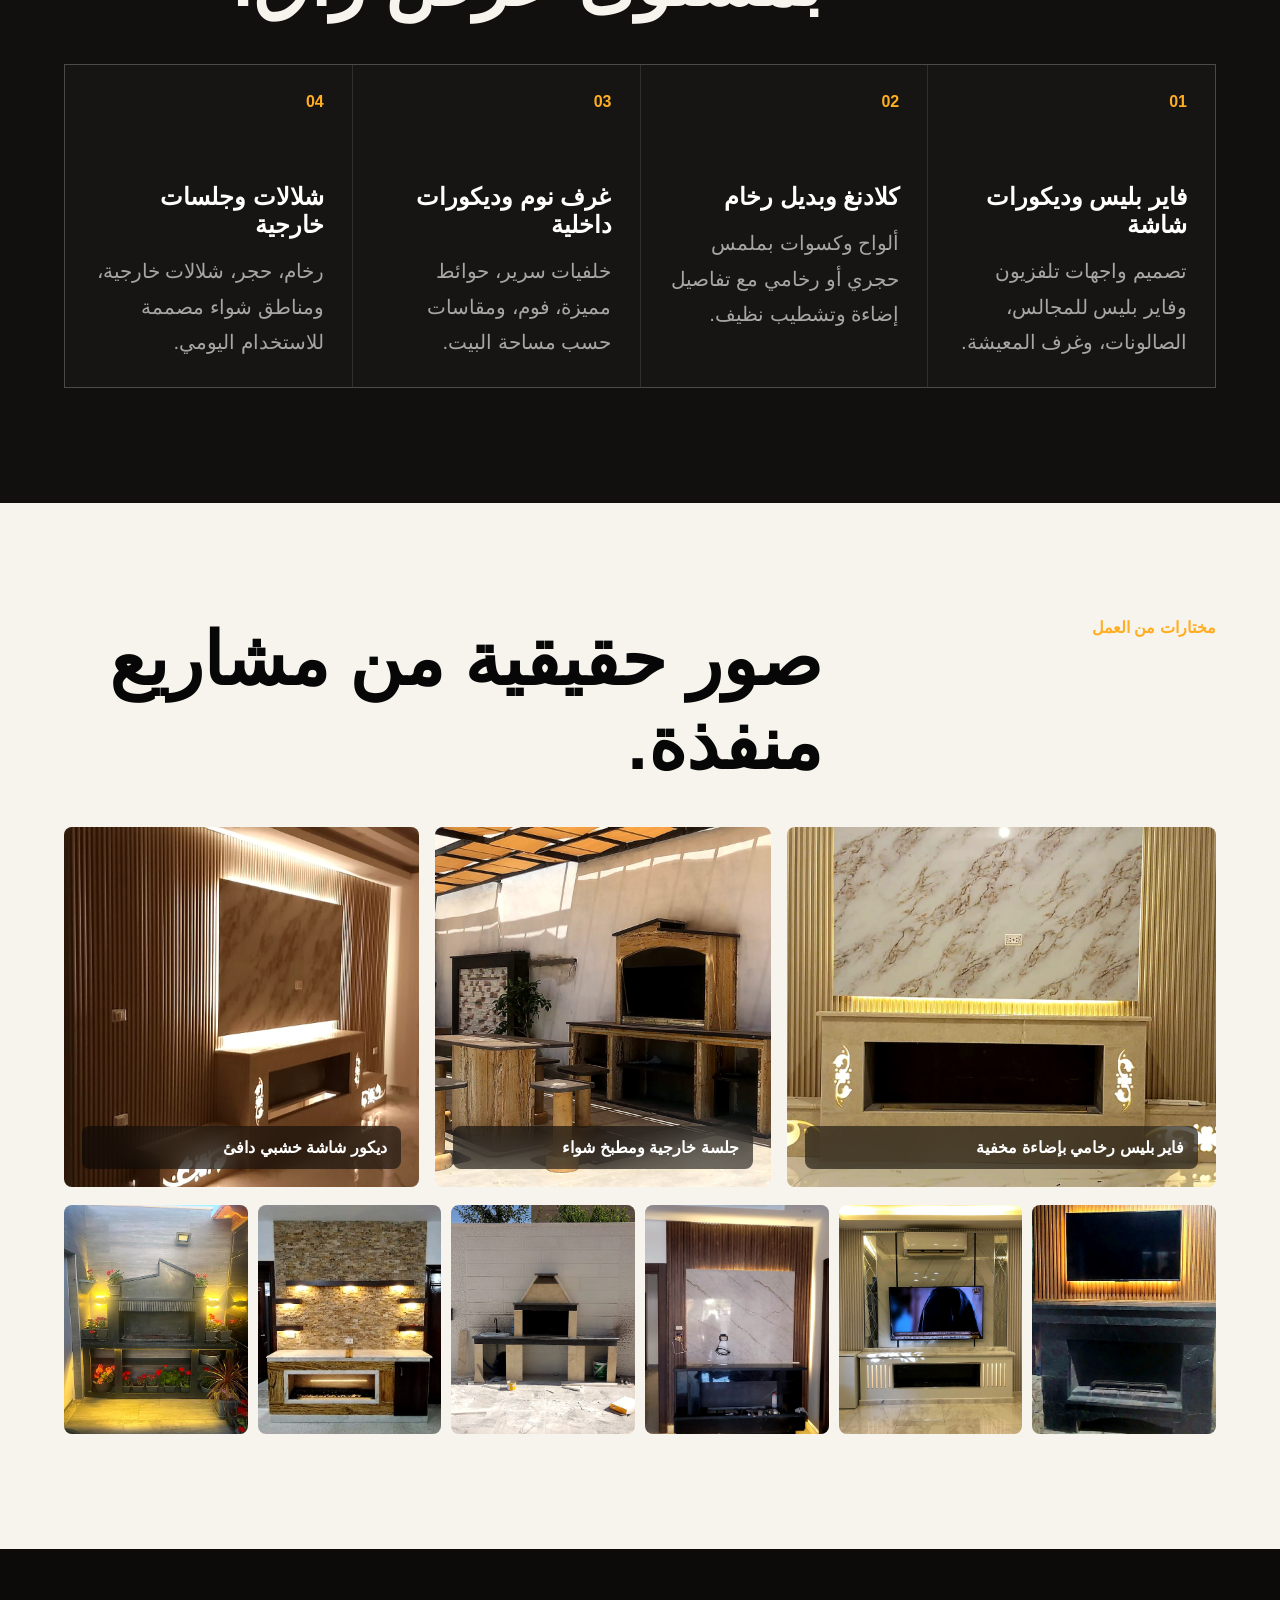
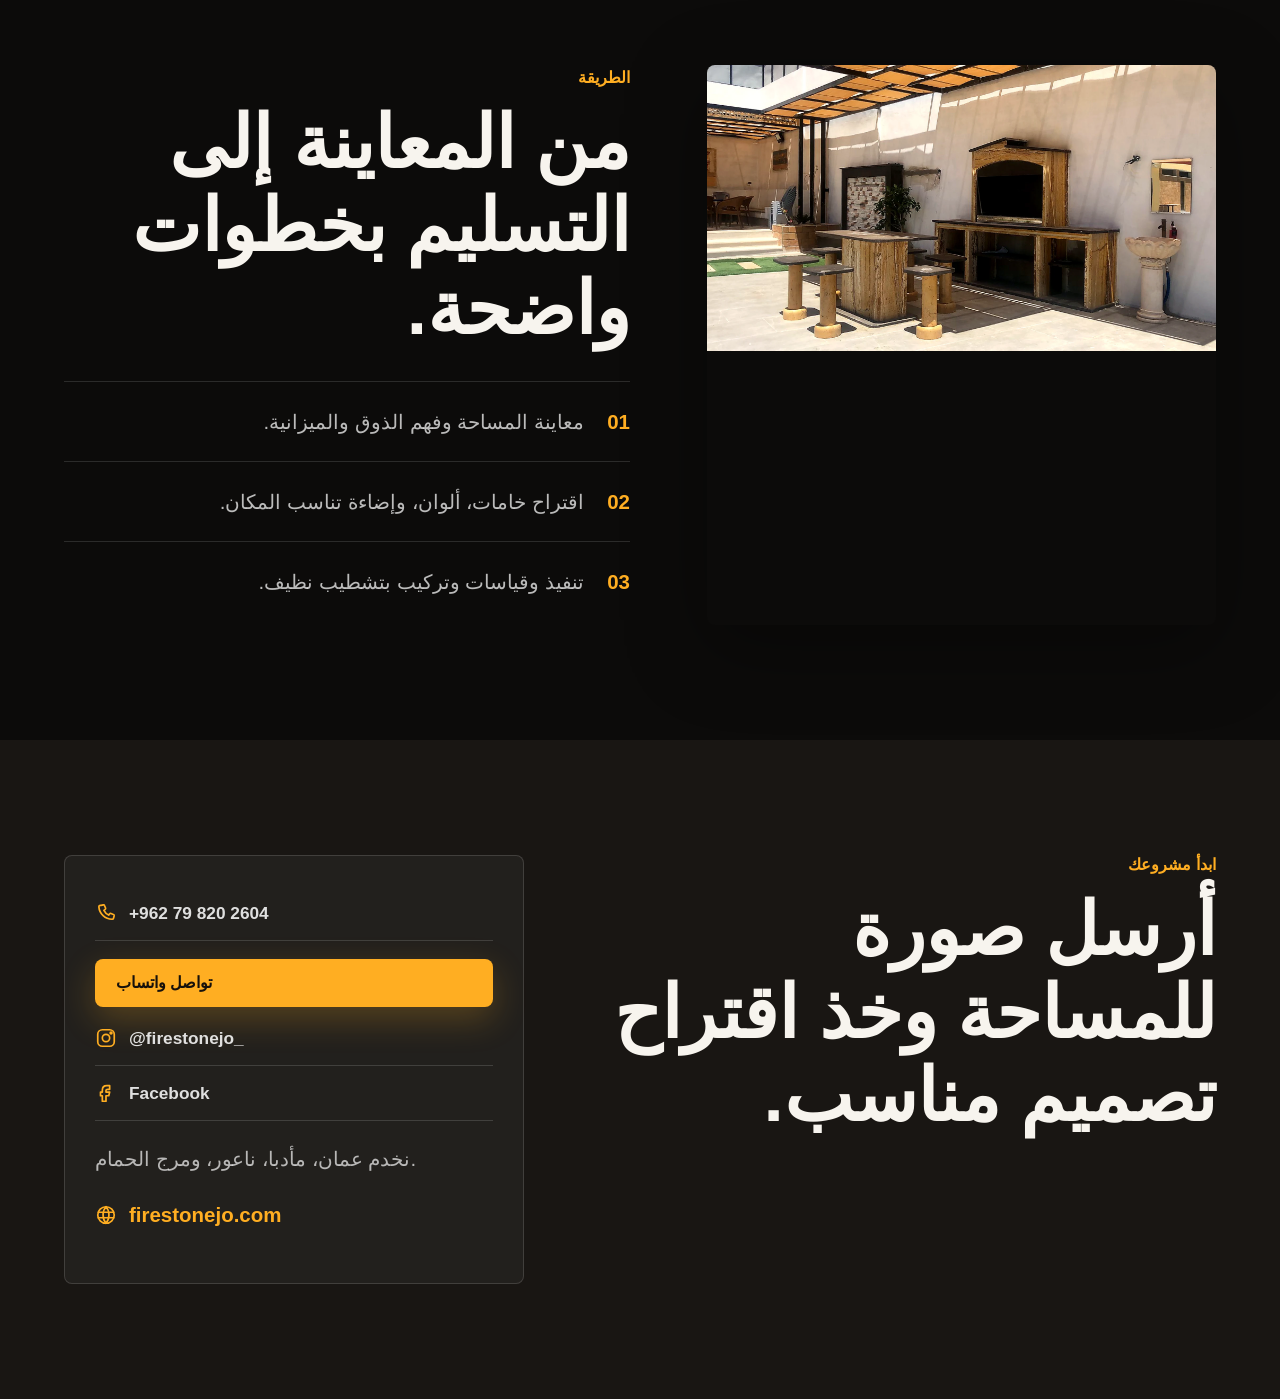
==== commit 4d2fbb6a: "Improve floating WhatsApp icon" ====
--- a/site/index.html
+++ b/site/index.html
@@ -202,7 +202,7 @@
     </main>
 
     <a class="whatsapp-float" href="https://wa.me/962798202604" target="_blank" rel="noreferrer" aria-label="WhatsApp">
-      <svg viewBox="0 0 24 24" aria-hidden="true"><path d="M20 11.5a8 8 0 0 1-11.9 7l-4.1 1 1.1-4A8 8 0 1 1 20 11.5Z"/><path d="M9.2 8.4c.2-.5.4-.5.7-.5h.6c.2 0 .5 0 .7.5l.5 1.2c.1.3.1.5-.1.8l-.4.5c.8 1.4 1.8 2.3 3.1 3l.6-.7c.2-.2.4-.3.7-.2l1.3.6c.4.2.4.4.4.7 0 .8-.7 1.6-1.5 1.7-1 .2-3.7-.4-6-2.7-2.2-2.2-2.7-4.4-2.5-5 .1-.4.5-.7.9-.9Z"/></svg>
+      <svg viewBox="0 0 32 32" aria-hidden="true"><path d="M16.04 3.2c-7.03 0-12.76 5.63-12.76 12.56 0 2.21.59 4.36 1.71 6.25L3.2 28.8l6.98-1.77a12.96 12.96 0 0 0 5.86 1.42c7.03 0 12.76-5.63 12.76-12.56S23.07 3.2 16.04 3.2Zm0 22.95c-1.84 0-3.64-.48-5.22-1.38l-.38-.22-4.14 1.05 1.07-4.02-.25-.41a10.14 10.14 0 0 1-1.56-5.41c0-5.66 4.66-10.26 10.38-10.26s10.38 4.6 10.38 10.26-4.66 10.39-10.28 10.39Zm5.74-7.68c-.31-.15-1.85-.9-2.14-1-.29-.11-.5-.15-.71.15-.21.31-.81 1-.99 1.2-.18.2-.36.22-.67.07-.31-.15-1.31-.47-2.49-1.5-.92-.81-1.54-1.82-1.72-2.13-.18-.31-.02-.48.14-.63.14-.14.31-.36.47-.54.16-.18.21-.31.31-.51.1-.2.05-.38-.02-.53-.07-.15-.71-1.68-.97-2.3-.25-.6-.51-.52-.71-.53l-.61-.01c-.21 0-.55.07-.84.38-.29.31-1.1 1.06-1.1 2.59s1.13 3.01 1.29 3.22c.16.2 2.23 3.35 5.4 4.69.75.32 1.34.51 1.8.65.76.24 1.45.2 2 .12.61-.09 1.85-.75 2.11-1.47.26-.72.26-1.34.18-1.47-.08-.13-.29-.2-.6-.35Z"/></svg>
     </a>
 
     <script src="script.js"></script>
--- a/site/styles.css
+++ b/site/styles.css
@@ -136,6 +136,13 @@
   stroke-linejoin: round;
 }
 
+.whatsapp-float svg {
+  width: 30px;
+  height: 30px;
+  fill: #17110b;
+  stroke: none;
+}
+
 .icon-button.hot,
 .whatsapp-float {
   background: var(--ember);
@@ -640,7 +647,7 @@
   }
 
   .hero h1 {
-    font-size: clamp(4rem, 22vw, 6.8rem);
+    font-size: clamp(3.35rem, 18.5vw, 5.95rem);
   }
 
   .hero-copy {
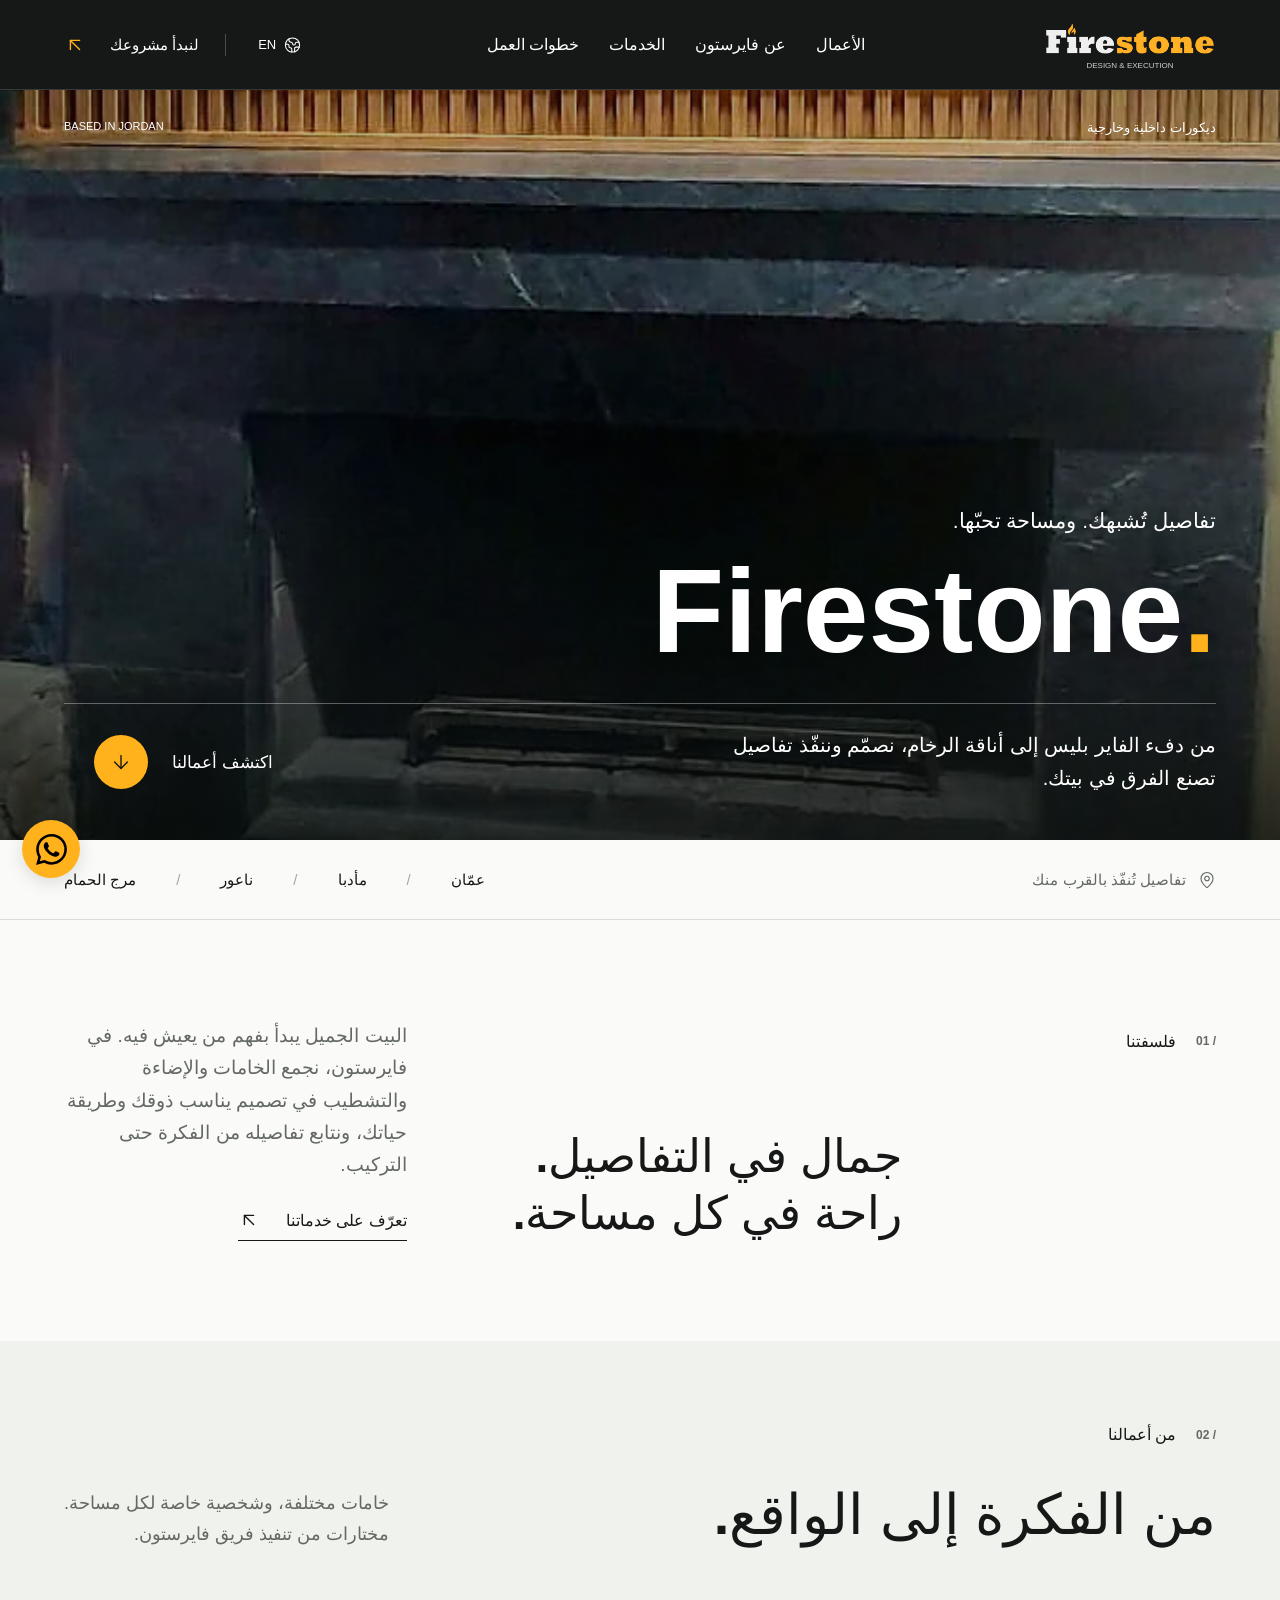
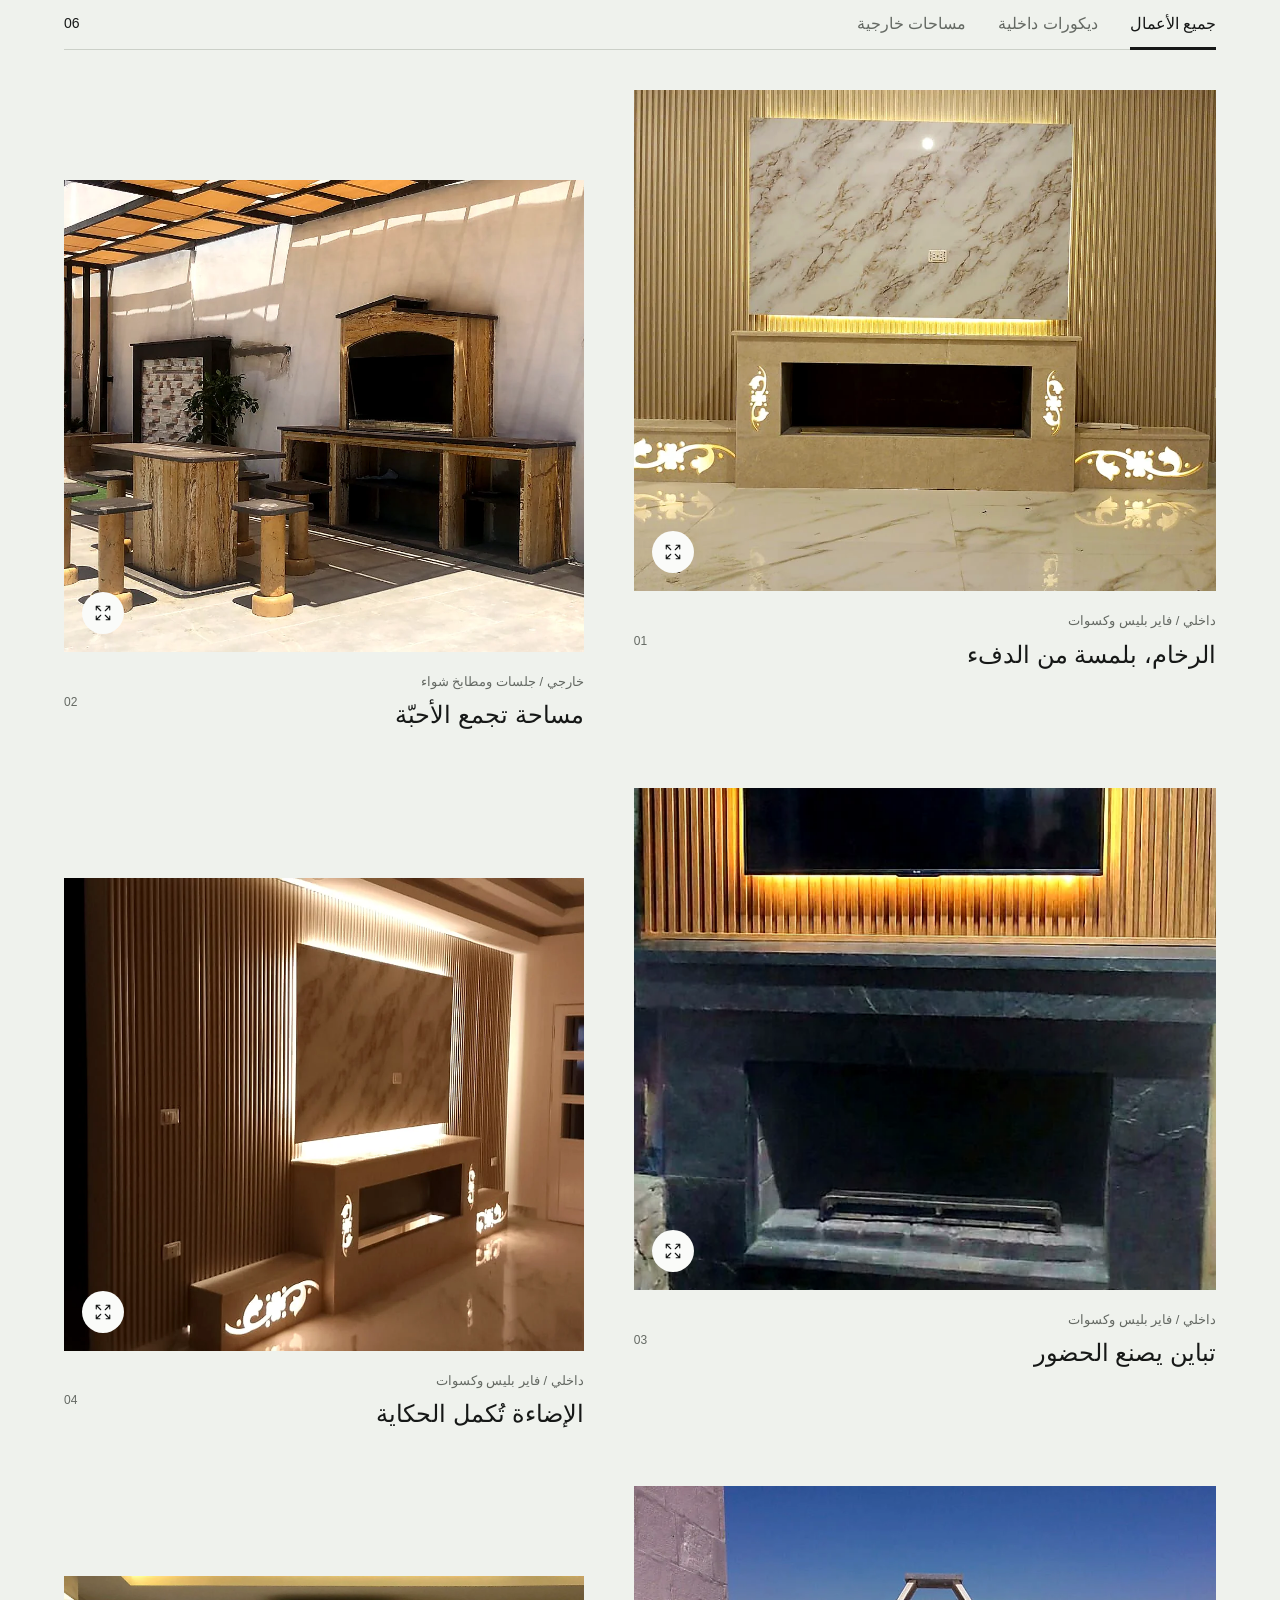
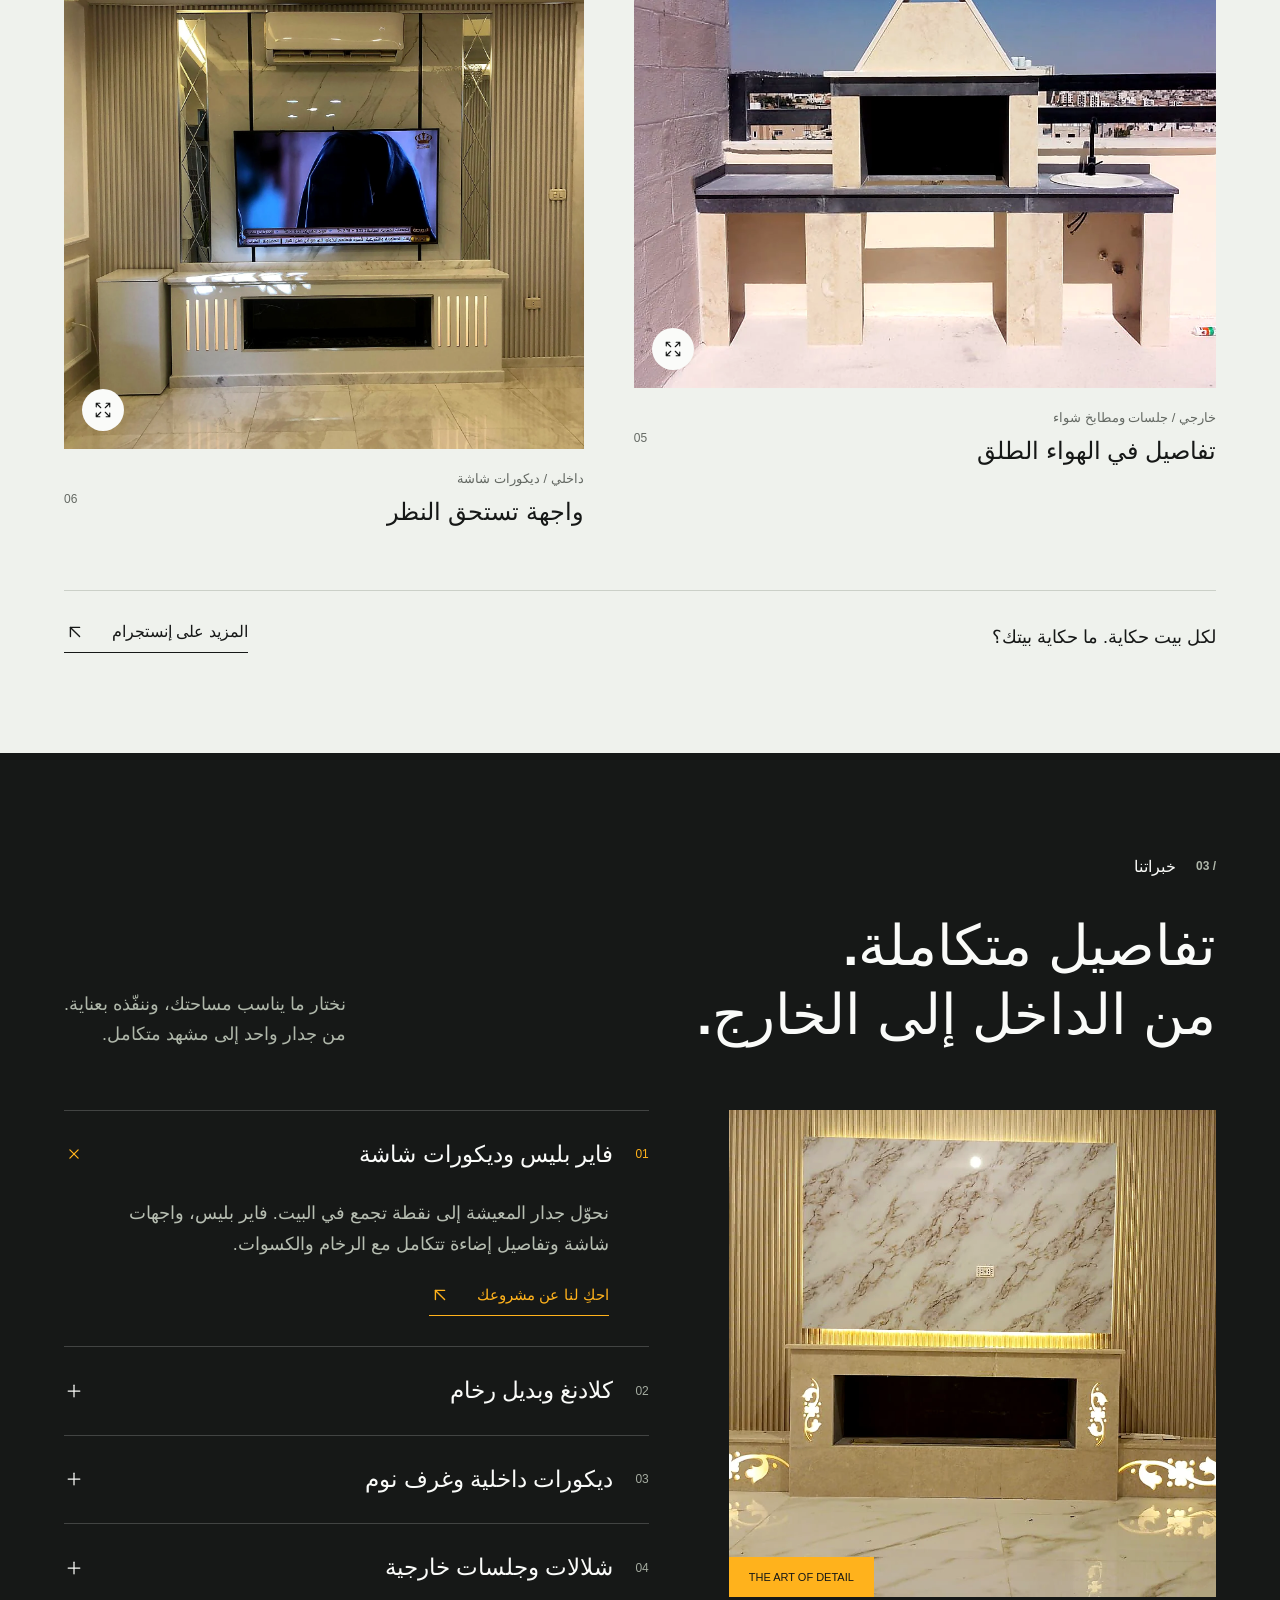
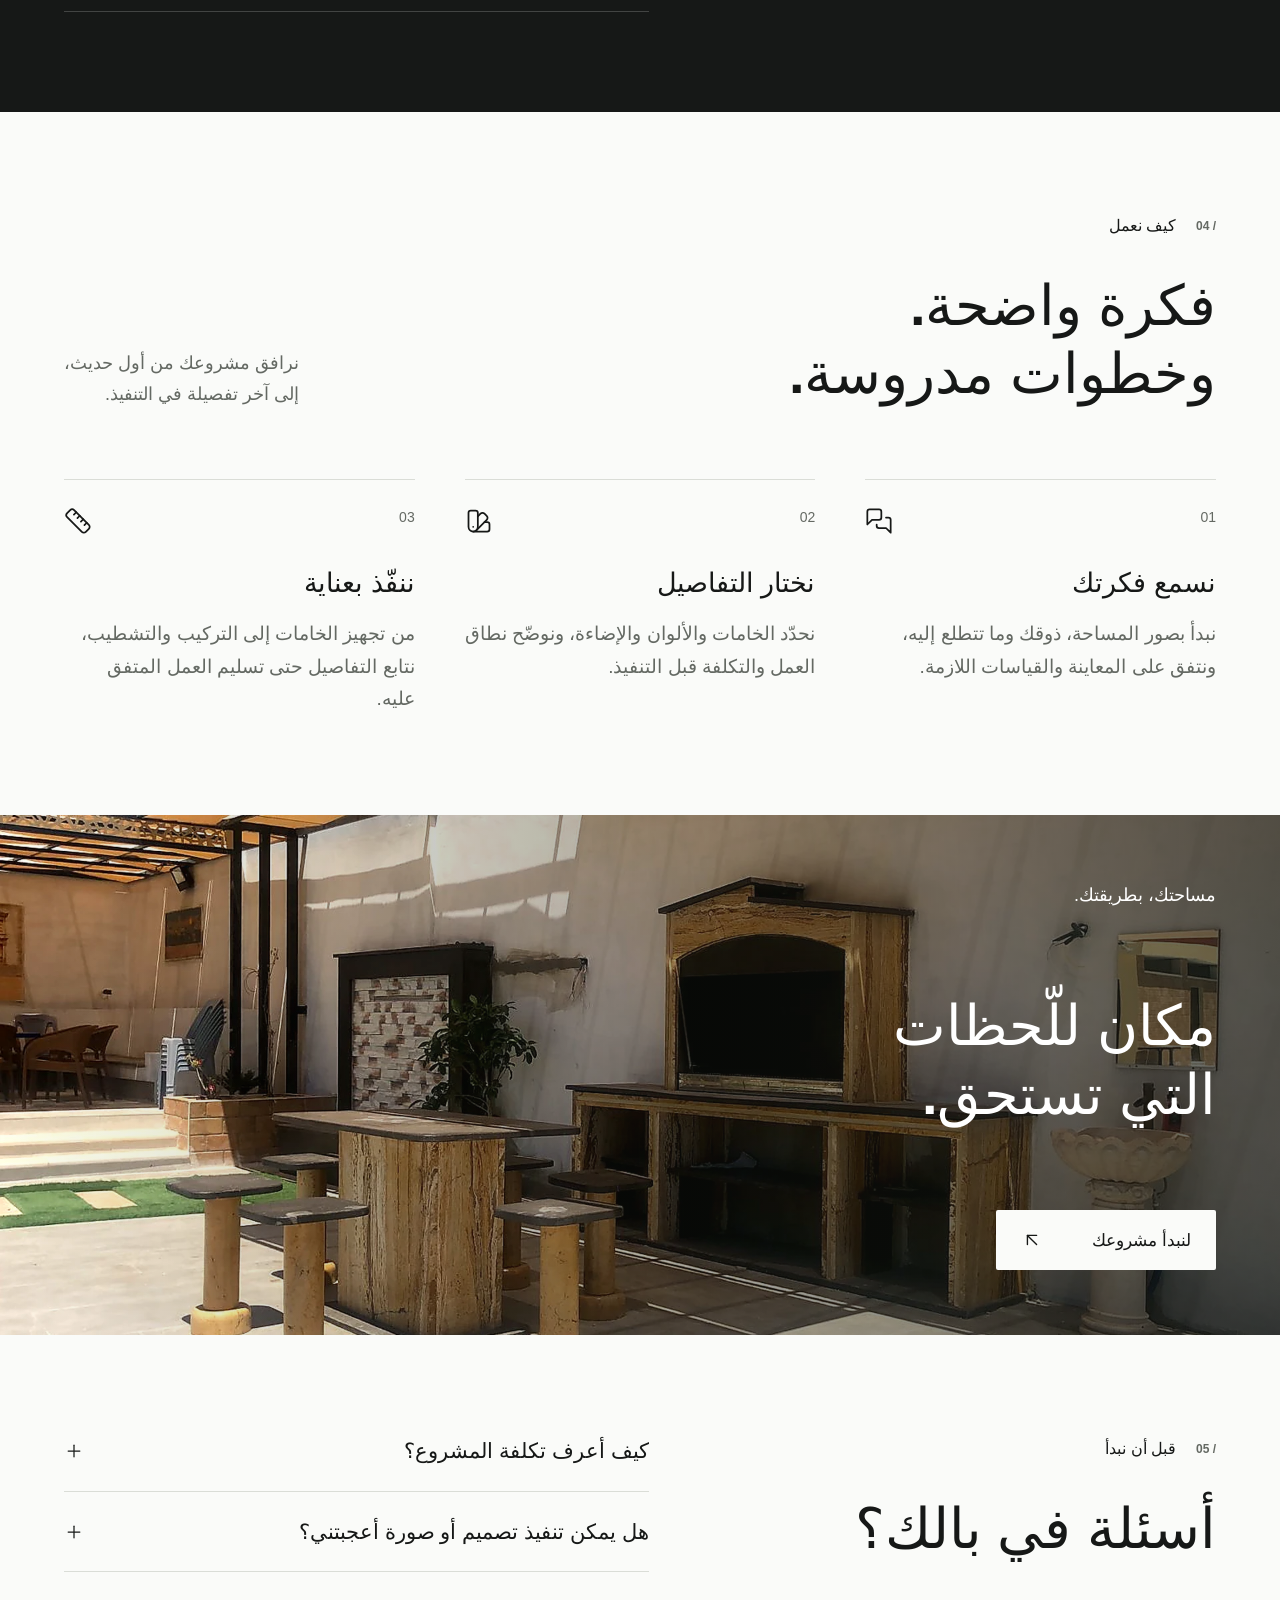
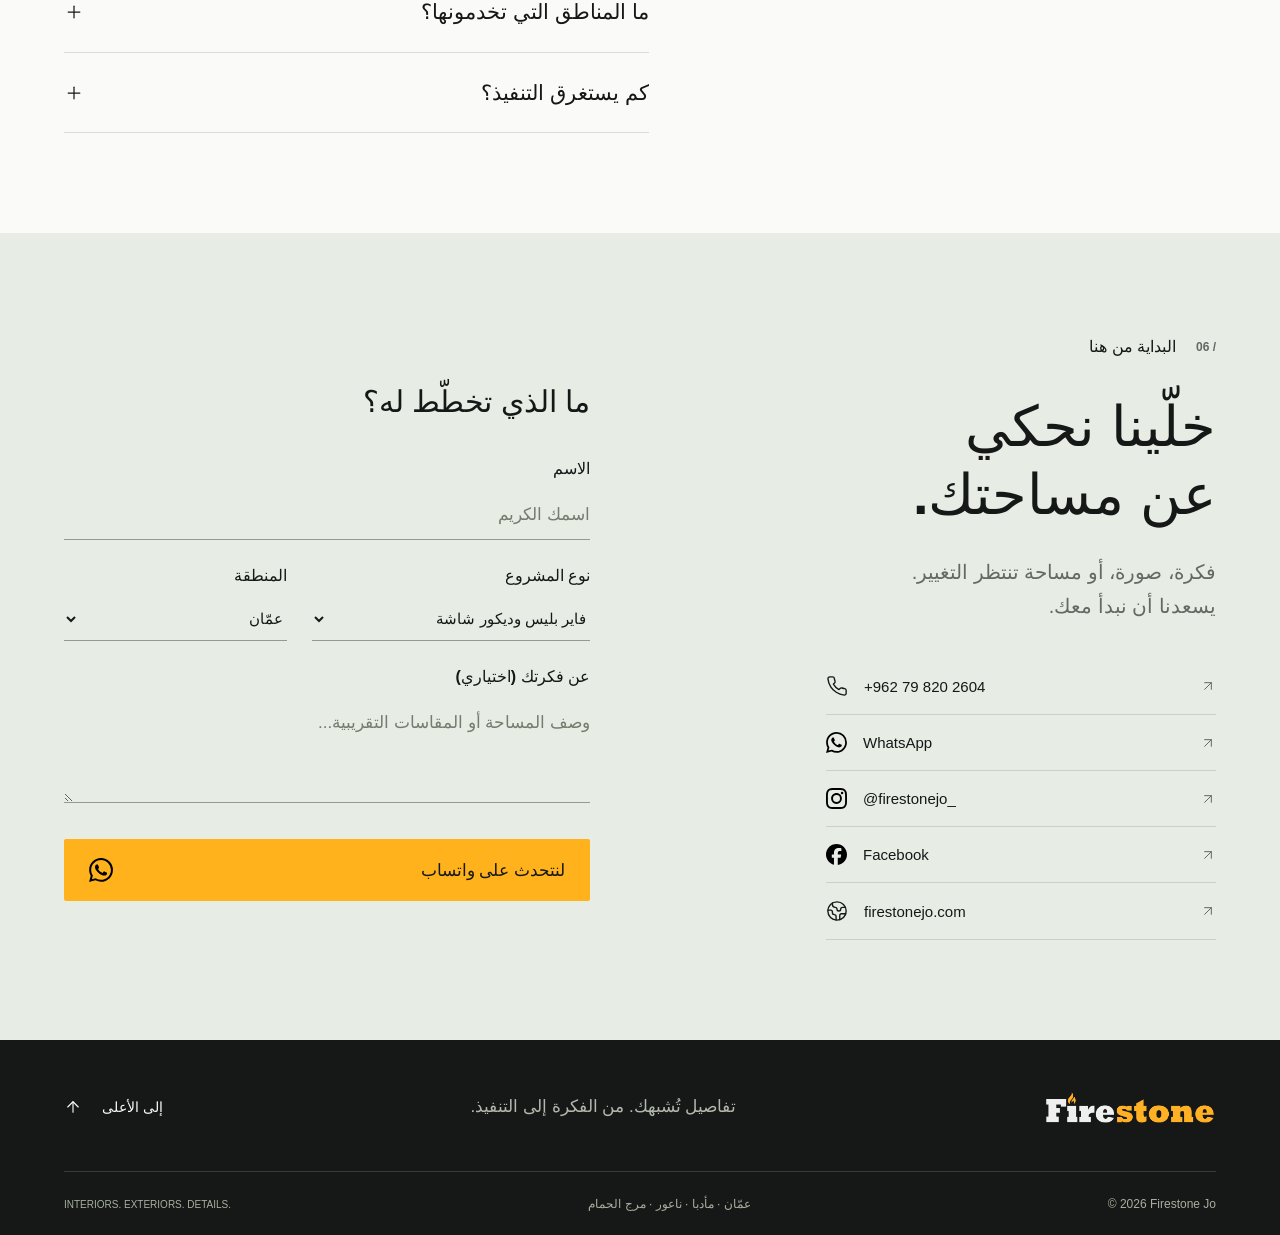
==== commit 3e3d4e42: "Redesign Firestone website with bilingual portfolio and contact flow" ====
--- a/site/index.html
+++ b/site/index.html
@@ -3,208 +3,808 @@
   <head>
     <meta charset="utf-8" />
     <meta name="viewport" content="width=device-width, initial-scale=1" />
-    <title>Firestone Jo | Interior & Exterior Luxury Decor</title>
+    <meta name="theme-color" content="#161817" />
+    <title>Firestone Jo | تصميم وتنفيذ الديكورات</title>
     <meta
       name="description"
-      content="Firestone Jo designs and installs luxury interior and exterior decor in Amman, Madaba, Naour, and Marj Al Hamam."
+      content="فايرستون: تصميم وتنفيذ ديكورات داخلية وخارجية، فاير بليس، كلادنغ وبديل رخام. نخدم عمّان ومأدبا وناعور ومرج الحمام."
     />
-    <meta property="og:title" content="Firestone Jo" />
-    <meta property="og:description" content="Luxury cladding, marble alternatives, fireplaces, TV walls, bedrooms, and outdoor marble waterfalls." />
-    <meta property="og:image" content="assets/work-27-hero.webp" />
+    <meta
+      property="og:title"
+      content="Firestone Jo | Interior & Exterior Design"
+    />
+    <meta
+      property="og:description"
+      content="Considered spaces. Distinctive details. Interior and exterior decor, designed and installed in Jordan."
+    />
+    <meta
+      property="og:image"
+      content="https://firestonejo.com/assets/work-33-hero.webp"
+    />
+    <meta property="og:url" content="https://firestonejo.com/" />
+    <meta property="og:type" content="website" />
+    <link rel="canonical" href="https://firestonejo.com/" />
     <link rel="icon" href="assets/firestone-logo-mark.png" />
+    <link
+      rel="preload"
+      href="assets/tajawal-regular.ttf"
+      as="font"
+      type="font/ttf"
+      crossorigin
+    />
+    <link rel="preload" href="assets/work-33-hero.webp" as="image" />
     <link rel="stylesheet" href="styles.css" />
+    <script src="assets/lucide.min.js" defer></script>
+    <script src="script.js" defer></script>
   </head>
   <body>
+    <a class="skip-link" href="#work" data-i18n="skip">انتقل إلى الأعمال</a>
     <header class="site-header">
-      <a class="brand" href="#top" aria-label="Firestone Jo">
-        <img src="assets/firestone-logo-mark.png" alt="Firestone" />
-      </a>
-      <nav class="main-nav" aria-label="Primary">
-        <a href="#services" data-i18n="navServices">الخدمات</a>
-        <a href="#work" data-i18n="navWork">الأعمال</a>
-        <a href="#process" data-i18n="navProcess">الطريقة</a>
-        <a href="#contact" data-i18n="navContact">تواصل</a>
+      <a class="brand" href="#top" aria-label="Firestone Jo"
+        ><img
+          src="assets/firestone-logo-mark.png"
+          alt="Firestone"
+          width="194"
+          height="43"
+        /><span class="brand-sub" lang="en" dir="ltr"
+          >DESIGN & EXECUTION</span
+        ></a
+      >
+      <nav
+        class="main-nav"
+        id="main-nav"
+        aria-label="التنقل الرئيسي"
+        data-label="navigation"
+      >
+        <a href="#work" data-i18n="navWork">الأعمال</a
+        ><a href="#about" data-i18n="navAbout">عن فايرستون</a
+        ><a href="#services" data-i18n="navServices">الخدمات</a
+        ><a href="#process" data-i18n="navProcess">خطوات العمل</a
+        ><a class="mobile-contact" href="#contact" data-i18n="startProject"
+          >لنبدأ مشروعك</a
+        >
       </nav>
       <div class="header-actions">
-        <button class="lang-toggle" type="button" data-lang-toggle aria-label="Switch language">EN</button>
-        <a class="icon-button" href="https://www.instagram.com/firestonejo_/" target="_blank" rel="noreferrer" aria-label="Instagram">
-          <svg viewBox="0 0 24 24" aria-hidden="true"><rect x="3" y="3" width="18" height="18" rx="5"/><circle cx="12" cy="12" r="4"/><circle cx="17.5" cy="6.5" r="1"/></svg>
-        </a>
-        <a class="icon-button hot" href="https://wa.me/962798202604" target="_blank" rel="noreferrer" aria-label="WhatsApp">
-          <svg viewBox="0 0 24 24" aria-hidden="true"><path d="M20 11.5a8 8 0 0 1-11.9 7l-4.1 1 1.1-4A8 8 0 1 1 20 11.5Z"/><path d="M9.2 8.4c.2-.5.4-.5.7-.5h.6c.2 0 .5 0 .7.5l.5 1.2c.1.3.1.5-.1.8l-.4.5c.8 1.4 1.8 2.3 3.1 3l.6-.7c.2-.2.4-.3.7-.2l1.3.6c.4.2.4.4.4.7 0 .8-.7 1.6-1.5 1.7-1 .2-3.7-.4-6-2.7-2.2-2.2-2.7-4.4-2.5-5 .1-.4.5-.7.9-.9Z"/></svg>
-        </a>
+        <button
+          class="lang-toggle"
+          type="button"
+          data-lang-toggle
+          aria-label="Switch to English"
+        >
+          <i data-lucide="globe-2"></i><span>EN</span></button
+        ><a class="header-cta" href="#contact"
+          ><span data-i18n="startProject">لنبدأ مشروعك</span
+          ><i data-lucide="arrow-up-right" class="directional"></i></a
+        ><button
+          class="menu-toggle icon-button"
+          type="button"
+          aria-controls="main-nav"
+          aria-expanded="false"
+          aria-label="فتح القائمة"
+          data-label="menu"
+        >
+          <i data-lucide="menu"></i>
+        </button>
       </div>
     </header>
-
     <main id="top">
-      <section class="hero" aria-label="Firestone hero">
+      <section class="hero" aria-label="Firestone">
         <div class="hero-slideshow" aria-hidden="true">
           <picture class="hero-slide is-active">
-            <source media="(max-width: 760px)" srcset="assets/work-27-gallery.webp" />
-            <img src="assets/work-27-hero.webp" alt="" />
+            <source media="(max-width: 660px)" srcset="assets/work-24.webp" />
+            <img
+              src="assets/work-33-hero.webp"
+              width="1920"
+              height="1080"
+              alt=""
+              fetchpriority="high"
+            />
           </picture>
-          <picture class="hero-slide">
-            <source media="(max-width: 760px)" srcset="assets/work-33-gallery.webp" />
-            <img src="assets/work-33-hero.webp" alt="" />
-          </picture>
-          <picture class="hero-slide">
-            <source media="(max-width: 760px)" srcset="assets/work-14-gallery.webp" />
-            <img src="assets/work-14-hero.webp" alt="" />
-          </picture>
-          <picture class="hero-slide">
-            <source media="(max-width: 760px)" srcset="assets/work-31-gallery.webp" />
-            <img src="assets/work-31-hero.webp" alt="" />
-          </picture>
-          <picture class="hero-slide">
-            <source media="(max-width: 760px)" srcset="assets/work-34-gallery.webp" />
-            <img src="assets/work-34-hero.webp" alt="" />
-          </picture>
-          <picture class="hero-slide">
-            <source media="(max-width: 760px)" srcset="assets/work-37-gallery.webp" />
-            <img src="assets/work-37-hero.webp" alt="" />
-          </picture>
+          <img
+            class="hero-slide"
+            src="assets/work-14-hero.webp"
+            width="1920"
+            height="1080"
+            alt=""
+            decoding="async"
+          />
+          <img
+            class="hero-slide"
+            src="assets/work-31-hero.webp"
+            width="1920"
+            height="1080"
+            alt=""
+            decoding="async"
+          />
+          <img
+            class="hero-slide"
+            src="assets/work-37-hero.webp"
+            width="1920"
+            height="1080"
+            alt=""
+            decoding="async"
+          />
+          <img
+            class="hero-slide"
+            src="assets/work-27-hero.webp"
+            width="1920"
+            height="1080"
+            alt=""
+            decoding="async"
+          />
         </div>
         <div class="hero-shade"></div>
-        <div class="hero-inner">
-          <p class="eyebrow" data-i18n="heroEyebrow">تصميم وتنفيذ ديكورات داخلية وخارجية</p>
-          <h1 data-i18n="heroTitle">Firestone</h1>
-          <p class="hero-copy" data-i18n="heroCopy">
-            جدران تلفزيون، فاير بليس، بديل رخام، كلادنغ، شلالات خارجية، وديكورات مخصصة بنَفَس فاخر وتفاصيل دقيقة.
+        <div class="hero-top">
+          <span data-i18n="heroEyebrow">ديكورات داخلية وخارجية</span
+          ><span lang="en" dir="ltr">BASED IN JORDAN</span>
+        </div>
+        <div class="hero-content">
+          <p class="hero-overline" data-i18n="heroOverline">
+            تفاصيل تُشبهك. ومساحة تحبّها.
           </p>
-          <div class="hero-actions">
-            <a class="btn primary" href="https://wa.me/962798202604?text=%D9%85%D8%B1%D8%AD%D8%A8%D8%A7%D8%8C%20%D8%A8%D8%AF%D9%8A%20%D8%A7%D8%B3%D8%AA%D9%81%D8%B3%D8%B1%20%D8%B9%D9%86%20%D8%AF%D9%8A%D9%83%D9%88%D8%B1%20%D9%85%D9%86%20Firestone" target="_blank" rel="noreferrer" data-i18n="ctaWhatsapp">احجز استشارة واتساب</a>
-            <a class="btn ghost" href="#work" data-i18n="ctaWork">شاهد الأعمال</a>
-          </div>
-        </div>
-        <div class="hero-meta" aria-label="Service areas">
-          <span data-i18n="areaAmman">عمان</span>
-          <span data-i18n="areaMadaba">مأدبا</span>
-          <span data-i18n="areaNaour">ناعور</span>
-          <span data-i18n="areaMarj">مرج الحمام</span>
+          <h1 lang="en" dir="ltr">Firestone<span class="brand-dot">.</span></h1>
+          <div class="hero-bottom">
+            <p data-i18n="heroCopy">
+              من دفء الفاير بليس إلى أناقة الرخام، نصمّم وننفّذ تفاصيل تصنع
+              الفرق في بيتك.
+            </p>
+            <a class="hero-link" href="#work"
+              ><span data-i18n="exploreWork">اكتشف أعمالنا</span
+              ><span class="round-arrow"><i data-lucide="arrow-down"></i></span
+            ></a>
+          </div>
         </div>
       </section>
-
-      <section class="intro band">
-        <div class="section-kicker" data-i18n="introKicker">Firestone Jo</div>
-        <div class="intro-grid">
-          <h2 data-i18n="introTitle">ديكورات تجمع الدفء، الرخام، والإضاءة.</h2>
-          <p data-i18n="introCopy">
-            ننفذ تفاصيل الديكور من الفكرة إلى التركيب، بمواد عملية وتشطيبات ترفع قيمة المكان وتخليه حاضر بصريًا من أول نظرة.
+      <div class="area-strip">
+        <span class="area-label"
+          ><i data-lucide="map-pin"></i
+          ><span data-i18n="madeLocally">تفاصيل تُنفّذ بالقرب منك</span></span
+        >
+        <div>
+          <span data-i18n="amman">عمّان</span
+          ><span data-i18n="madaba">مأدبا</span
+          ><span data-i18n="naour">ناعور</span
+          ><span data-i18n="marj">مرج الحمام</span>
+        </div>
+      </div>
+      <section id="about" class="about section">
+        <p class="section-kicker">
+          <span class="section-number">01 /</span
+          ><span data-i18n="aboutKicker">فلسفتنا</span>
+        </p>
+        <div class="about-content">
+          <h2 data-i18n="aboutTitle">
+            جمال في التفاصيل.<br />راحة في كل مساحة.
+          </h2>
+          <div class="about-description">
+            <p data-i18n="aboutCopy">
+              البيت الجميل يبدأ بفهم من يعيش فيه. في فايرستون، نجمع الخامات
+              والإضاءة والتشطيب في تصميم يناسب ذوقك وطريقة حياتك، ونتابع تفاصيله
+              من الفكرة حتى التركيب.
+            </p>
+            <a class="text-link" href="#services"
+              ><span data-i18n="ourExpertise">تعرّف على خدماتنا</span
+              ><i data-lucide="arrow-up-right" class="directional"></i
+            ></a>
+          </div>
+        </div>
+      </section>
+      <section id="work" class="work section">
+        <div class="section-heading">
+          <div>
+            <p class="section-kicker">
+              <span class="section-number">02 /</span
+              ><span data-i18n="workKicker">من أعمالنا</span>
+            </p>
+            <h2 data-i18n="workTitle">من الفكرة إلى الواقع.</h2>
+          </div>
+          <p class="section-description" data-i18n="workDescription">
+            خامات مختلفة، وشخصية خاصة لكل مساحة.<br />مختارات من تنفيذ فريق
+            فايرستون.
           </p>
         </div>
+        <div class="work-toolbar">
+          <div
+            class="filters"
+            role="group"
+            aria-label="تصنيف الأعمال"
+            data-label="filters"
+          >
+            <button
+              type="button"
+              class="filter is-active"
+              data-filter="all"
+              aria-pressed="true"
+              data-i18n="filterAll"
+            >
+              جميع الأعمال</button
+            ><button
+              type="button"
+              class="filter"
+              data-filter="interior"
+              aria-pressed="false"
+              data-i18n="filterInterior"
+            >
+              ديكورات داخلية</button
+            ><button
+              type="button"
+              class="filter"
+              data-filter="outdoor"
+              aria-pressed="false"
+              data-i18n="filterOutdoor"
+            >
+              مساحات خارجية
+            </button>
+          </div>
+          <span class="work-count" aria-live="polite" dir="ltr">06</span>
+        </div>
+        <div class="project-grid">
+          <article class="project" data-category="interior">
+            <button
+              class="project-image"
+              type="button"
+              data-project="0"
+              aria-label="عرض مشروع الرخام والإضاءة"
+              data-label="project0"
+            >
+              <img
+                src="assets/work-33.webp"
+                alt="فاير بليس رخامي مع كسوة مخططة وإضاءة مخفية"
+                data-alt="alt0"
+                width="1080"
+                height="1350"
+                loading="lazy"
+              /><span class="image-open"><i data-lucide="expand"></i></span>
+            </button>
+            <div class="project-caption">
+              <div>
+                <p data-i18n="interiorTag">داخلي / فاير بليس وكسوات</p>
+                <h3 data-i18n="projectTitle0">الرخام، بلمسة من الدفء</h3>
+              </div>
+              <span class="project-index">01</span>
+            </div>
+          </article>
+          <article class="project" data-category="outdoor">
+            <button
+              class="project-image"
+              type="button"
+              data-project="1"
+              aria-label="عرض مشروع الجلسة الخارجية"
+              data-label="project1"
+            >
+              <img
+                src="assets/work-14.webp"
+                alt="جلسة خارجية مع طاولة رخام ومطبخ شواء"
+                data-alt="alt1"
+                width="1080"
+                height="1350"
+                loading="lazy"
+              /><span class="image-open"><i data-lucide="expand"></i></span>
+            </button>
+            <div class="project-caption">
+              <div>
+                <p data-i18n="outdoorTag">خارجي / جلسات ومطابخ شواء</p>
+                <h3 data-i18n="projectTitle1">مساحة تجمع الأحبّة</h3>
+              </div>
+              <span class="project-index">02</span>
+            </div>
+          </article>
+          <article class="project" data-category="interior">
+            <button
+              class="project-image"
+              type="button"
+              data-project="2"
+              aria-label="عرض مشروع الرخام الداكن"
+              data-label="project2"
+            >
+              <img
+                src="assets/work-24.webp"
+                alt="فاير بليس رخامي داكن أسفل شاشة وكسوة خشبية"
+                data-alt="alt2"
+                width="1080"
+                height="1350"
+                loading="lazy"
+              /><span class="image-open"><i data-lucide="expand"></i></span>
+            </button>
+            <div class="project-caption">
+              <div>
+                <p data-i18n="interiorTag">داخلي / فاير بليس وكسوات</p>
+                <h3 data-i18n="projectTitle2">تباين يصنع الحضور</h3>
+              </div>
+              <span class="project-index">03</span>
+            </div>
+          </article>
+          <article class="project" data-category="interior">
+            <button
+              class="project-image"
+              type="button"
+              data-project="3"
+              aria-label="عرض مشروع الإضاءة المخفية"
+              data-label="project3"
+            >
+              <img
+                src="assets/work-31.webp"
+                alt="واجهة رخامية محاطة بإضاءة مخفية وكلادنغ"
+                data-alt="alt3"
+                width="1080"
+                height="1350"
+                loading="lazy"
+              /><span class="image-open"><i data-lucide="expand"></i></span>
+            </button>
+            <div class="project-caption">
+              <div>
+                <p data-i18n="interiorTag">داخلي / فاير بليس وكسوات</p>
+                <h3 data-i18n="projectTitle3">الإضاءة تُكمل الحكاية</h3>
+              </div>
+              <span class="project-index">04</span>
+            </div>
+          </article>
+          <article class="project" data-category="outdoor">
+            <button
+              class="project-image"
+              type="button"
+              data-project="4"
+              aria-label="عرض مشروع السطح"
+              data-label="project4"
+            >
+              <img
+                src="assets/work-37.webp"
+                alt="شواء رخامي مع حوض على سطح مفتوح"
+                data-alt="alt4"
+                width="1080"
+                height="1350"
+                loading="lazy"
+              /><span class="image-open"><i data-lucide="expand"></i></span>
+            </button>
+            <div class="project-caption">
+              <div>
+                <p data-i18n="outdoorTag">خارجي / جلسات ومطابخ شواء</p>
+                <h3 data-i18n="projectTitle4">تفاصيل في الهواء الطلق</h3>
+              </div>
+              <span class="project-index">05</span>
+            </div>
+          </article>
+          <article class="project" data-category="interior">
+            <button
+              class="project-image"
+              type="button"
+              data-project="5"
+              aria-label="عرض مشروع ديكور الشاشة"
+              data-label="project5"
+            >
+              <img
+                src="assets/work-27.webp"
+                alt="ديكور شاشة من الرخام والكسوات مع تفاصيل مرايا"
+                data-alt="alt5"
+                width="1080"
+                height="1350"
+                loading="lazy"
+              /><span class="image-open"><i data-lucide="expand"></i></span>
+            </button>
+            <div class="project-caption">
+              <div>
+                <p data-i18n="tvTag">داخلي / ديكورات شاشة</p>
+                <h3 data-i18n="projectTitle5">واجهة تستحق النظر</h3>
+              </div>
+              <span class="project-index">06</span>
+            </div>
+          </article>
+        </div>
+        <div class="work-footer">
+          <span data-i18n="workFooter">لكل بيت حكاية. ما حكاية بيتك؟</span
+          ><a
+            class="text-link"
+            href="https://www.instagram.com/firestonejo_/"
+            target="_blank"
+            rel="noopener noreferrer"
+            ><span data-i18n="moreInstagram">المزيد على إنستجرام</span
+            ><i data-lucide="arrow-up-right" class="directional"></i
+          ></a>
+        </div>
       </section>
-
-      <section id="services" class="services band">
-        <div class="section-head">
-          <p class="section-kicker" data-i18n="servicesKicker">الخدمات</p>
-          <h2 data-i18n="servicesTitle">تنفيذ داخلي وخارجي بمستوى عرض راق.</h2>
-        </div>
-        <div class="service-grid">
+      <section id="services" class="services section">
+        <div class="section-heading">
+          <div>
+            <p class="section-kicker">
+              <span class="section-number">03 /</span
+              ><span data-i18n="servicesKicker">خبراتنا</span>
+            </p>
+            <h2 data-i18n="servicesTitle">
+              تفاصيل متكاملة.<br />من الداخل إلى الخارج.
+            </h2>
+          </div>
+          <p class="section-description" data-i18n="servicesDescription">
+            نختار ما يناسب مساحتك، وننفّذه بعناية.<br />من جدار واحد إلى مشهد
+            متكامل.
+          </p>
+        </div>
+        <div class="services-layout">
+          <div class="service-visual">
+            <img
+              id="service-image"
+              src="assets/work-33.webp"
+              alt="تفاصيل فاير بليس رخامي"
+              width="1080"
+              height="1350"
+              loading="lazy"
+            /><span lang="en">THE ART OF DETAIL</span>
+          </div>
+          <div class="service-list">
+            <details class="service" open data-service="0">
+              <summary>
+                <span class="service-number">01</span>
+                <h3 data-i18n="service0Title">فاير بليس وديكورات شاشة</h3>
+                <i data-lucide="plus"></i>
+              </summary>
+              <div class="service-body">
+                <p data-i18n="service0Copy">
+                  نحوّل جدار المعيشة إلى نقطة تجمع في البيت. فاير بليس، واجهات
+                  شاشة وتفاصيل إضاءة تتكامل مع الرخام والكسوات.
+                </p>
+                <a
+                  href="#contact"
+                  class="text-link"
+                  data-service-choice="fireplace"
+                  ><span data-i18n="discussProject">احكِ لنا عن مشروعك</span
+                  ><i data-lucide="arrow-up-right" class="directional"></i
+                ></a>
+              </div>
+            </details>
+            <details class="service" data-service="1">
+              <summary>
+                <span class="service-number">02</span>
+                <h3 data-i18n="service1Title">كلادنغ وبديل رخام</h3>
+                <i data-lucide="plus"></i>
+              </summary>
+              <div class="service-body">
+                <p data-i18n="service1Copy">
+                  كسوات وبديل رخام بألوان وملامس تناسب المكان. نوازن بين جمال
+                  الخامة، توزيعها وتفاصيل التشطيب.
+                </p>
+                <a
+                  href="#contact"
+                  class="text-link"
+                  data-service-choice="cladding"
+                  ><span data-i18n="discussProject">احكِ لنا عن مشروعك</span
+                  ><i data-lucide="arrow-up-right" class="directional"></i
+                ></a>
+              </div>
+            </details>
+            <details class="service" data-service="2">
+              <summary>
+                <span class="service-number">03</span>
+                <h3 data-i18n="service2Title">ديكورات داخلية وغرف نوم</h3>
+                <i data-lucide="plus"></i>
+              </summary>
+              <div class="service-body">
+                <p data-i18n="service2Copy">
+                  خلفيات أسرّة، جدران مميّزة وديكورات فوم. نرتّب التفاصيل بما
+                  يناسب أبعاد الغرفة ويمنحها طابعاً هادئاً ومتناسقاً.
+                </p>
+                <a
+                  href="#contact"
+                  class="text-link"
+                  data-service-choice="interior"
+                  ><span data-i18n="discussProject">احكِ لنا عن مشروعك</span
+                  ><i data-lucide="arrow-up-right" class="directional"></i
+                ></a>
+              </div>
+            </details>
+            <details class="service" data-service="3">
+              <summary>
+                <span class="service-number">04</span>
+                <h3 data-i18n="service3Title">شلالات وجلسات خارجية</h3>
+                <i data-lucide="plus"></i>
+              </summary>
+              <div class="service-body">
+                <p data-i18n="service3Copy">
+                  جلسات رخامية، شلالات ومطابخ شواء تجعل المساحة الخارجية جزءاً
+                  من يومك، بتصميم يلائم المكان واستخدامه.
+                </p>
+                <a
+                  href="#contact"
+                  class="text-link"
+                  data-service-choice="outdoor"
+                  ><span data-i18n="discussProject">احكِ لنا عن مشروعك</span
+                  ><i data-lucide="arrow-up-right" class="directional"></i
+                ></a>
+              </div>
+            </details>
+          </div>
+        </div>
+      </section>
+      <section id="process" class="process section">
+        <div class="section-heading">
+          <div>
+            <p class="section-kicker">
+              <span class="section-number">04 /</span
+              ><span data-i18n="processKicker">كيف نعمل</span>
+            </p>
+            <h2 data-i18n="processTitle">فكرة واضحة.<br />وخطوات مدروسة.</h2>
+          </div>
+          <p class="section-description" data-i18n="processDescription">
+            نرافق مشروعك من أول حديث،<br />إلى آخر تفصيلة في التنفيذ.
+          </p>
+        </div>
+        <div class="steps">
           <article>
-            <span>01</span>
-            <h3 data-i18n="service1Title">فاير بليس وديكورات شاشة</h3>
-            <p data-i18n="service1Copy">تصميم واجهات تلفزيون وفاير بليس للمجالس، الصالونات، وغرف المعيشة.</p>
+            <span class="step-number">01</span
+            ><i data-lucide="messages-square"></i>
+            <h3 data-i18n="step0Title">نسمع فكرتك</h3>
+            <p data-i18n="step0Copy">
+              نبدأ بصور المساحة، ذوقك وما تتطلع إليه، ونتفق على المعاينة
+              والقياسات اللازمة.
+            </p>
           </article>
           <article>
-            <span>02</span>
-            <h3 data-i18n="service2Title">كلادنغ وبديل رخام</h3>
-            <p data-i18n="service2Copy">ألواح وكسوات بملمس حجري أو رخامي مع تفاصيل إضاءة وتشطيب نظيف.</p>
+            <span class="step-number">02</span><i data-lucide="swatch-book"></i>
+            <h3 data-i18n="step1Title">نختار التفاصيل</h3>
+            <p data-i18n="step1Copy">
+              نحدّد الخامات والألوان والإضاءة، ونوضّح نطاق العمل والتكلفة قبل
+              التنفيذ.
+            </p>
           </article>
           <article>
-            <span>03</span>
-            <h3 data-i18n="service3Title">غرف نوم وديكورات داخلية</h3>
-            <p data-i18n="service3Copy">خلفيات سرير، حوائط مميزة، فوم، ومقاسات حسب مساحة البيت.</p>
+            <span class="step-number">03</span><i data-lucide="ruler"></i>
+            <h3 data-i18n="step2Title">ننفّذ بعناية</h3>
+            <p data-i18n="step2Copy">
+              من تجهيز الخامات إلى التركيب والتشطيب، نتابع التفاصيل حتى تسليم
+              العمل المتفق عليه.
+            </p>
           </article>
-          <article>
-            <span>04</span>
-            <h3 data-i18n="service4Title">شلالات وجلسات خارجية</h3>
-            <p data-i18n="service4Copy">رخام، حجر، شلالات خارجية، ومناطق شواء مصممة للاستخدام اليومي.</p>
-          </article>
         </div>
       </section>
-
-      <section id="work" class="work band">
-        <div class="section-head">
-          <p class="section-kicker" data-i18n="workKicker">مختارات من العمل</p>
-          <h2 data-i18n="workTitle">صور حقيقية من مشاريع منفذة.</h2>
-        </div>
-        <div class="featured-work">
-          <figure>
-            <img src="assets/work-33-hero.webp" alt="Marble fireplace wall" />
-            <figcaption data-i18n="featured1">فاير بليس رخامي بإضاءة مخفية</figcaption>
-          </figure>
-          <figure>
-            <img src="assets/work-14-hero.webp" alt="Outdoor marble fireplace" />
-            <figcaption data-i18n="featured2">جلسة خارجية ومطبخ شواء</figcaption>
-          </figure>
-          <figure>
-            <img src="assets/work-31-hero.webp" alt="Warm TV wall design" />
-            <figcaption data-i18n="featured3">ديكور شاشة خشبي دافئ</figcaption>
-          </figure>
-        </div>
-        <div class="gallery">
-          <img src="assets/work-24-gallery.webp" alt="TV wall with vertical cladding" />
-          <img src="assets/work-27-gallery.webp" alt="Luxury TV wall" />
-          <img src="assets/work-30-gallery.webp" alt="Marble fireplace wall" />
-          <img src="assets/work-38-gallery.webp" alt="Outdoor marble fireplace" />
-          <img src="assets/work-12-gallery.webp" alt="Stone fireplace wall" />
-          <img src="assets/work-17-gallery.webp" alt="Outdoor water and stone feature" />
+      <section class="detail-banner">
+        <img
+          src="assets/work-14-hero.webp"
+          alt="جلسة خارجية من تنفيذ فايرستون"
+          data-alt="alt1"
+          width="1920"
+          height="1080"
+          loading="lazy"
+        />
+        <div>
+          <p data-i18n="bannerKicker">مساحتك، بطريقتك.</p>
+          <h2 data-i18n="bannerTitle">مكان للّحظات<br />التي تستحق.</h2>
+          <a class="btn btn-light" href="#contact"
+            ><span data-i18n="startProject">لنبدأ مشروعك</span
+            ><i data-lucide="arrow-up-right" class="directional"></i
+          ></a>
         </div>
       </section>
-
-      <section id="process" class="process band">
-        <div class="process-image">
-          <img src="assets/work-34-hero.webp" alt="Outdoor marble project by Firestone" />
-        </div>
-        <div class="process-copy">
-          <p class="section-kicker" data-i18n="processKicker">الطريقة</p>
-          <h2 data-i18n="processTitle">من المعاينة إلى التسليم بخطوات واضحة.</h2>
-          <ol>
-            <li data-i18n="step1">معاينة المساحة وفهم الذوق والميزانية.</li>
-            <li data-i18n="step2">اقتراح خامات، ألوان، وإضاءة تناسب المكان.</li>
-            <li data-i18n="step3">تنفيذ وقياسات وتركيب بتشطيب نظيف.</li>
-          </ol>
+      <section class="faq section">
+        <div>
+          <p class="section-kicker">
+            <span class="section-number">05 /</span
+            ><span data-i18n="faqKicker">قبل أن نبدأ</span>
+          </p>
+          <h2 data-i18n="faqTitle">أسئلة في بالك؟</h2>
+        </div>
+        <div class="faq-list">
+          <details>
+            <summary>
+              <span data-i18n="faq0Question">كيف أعرف تكلفة المشروع؟</span
+              ><i data-lucide="plus"></i>
+            </summary>
+            <p data-i18n="faq0Answer">
+              تعتمد التكلفة على المقاسات والخامات وتفاصيل التنفيذ. أرسل لنا صور
+              المساحة والمقاسات التقريبية، لنناقش الخيارات ونحدّد ما يلزم لتقديم
+              عرض مناسب.
+            </p>
+          </details>
+          <details>
+            <summary>
+              <span data-i18n="faq1Question"
+                >هل يمكن تنفيذ تصميم أو صورة أعجبتني؟</span
+              ><i data-lucide="plus"></i>
+            </summary>
+            <p data-i18n="faq1Answer">
+              بالتأكيد، شاركنا الصورة أو الفكرة. نراجع ملاءمتها للمساحة والخامات
+              المتاحة ونقترح التفاصيل القابلة للتنفيذ.
+            </p>
+          </details>
+          <details>
+            <summary>
+              <span data-i18n="faq2Question">ما المناطق التي تخدمونها؟</span
+              ><i data-lucide="plus"></i>
+            </summary>
+            <p data-i18n="faq2Answer">
+              نعمل في عمّان ومأدبا وناعور ومرج الحمام. إذا كان مشروعك في منطقة
+              أخرى، تواصل معنا لنتأكد من إمكانية خدمتك.
+            </p>
+          </details>
+          <details>
+            <summary>
+              <span data-i18n="faq3Question">كم يستغرق التنفيذ؟</span
+              ><i data-lucide="plus"></i>
+            </summary>
+            <p data-i18n="faq3Answer">
+              تختلف المدة بحسب حجم العمل وتوفر الخامات وجاهزية الموقع. نوضّح
+              الجدول المتوقع بعد الاتفاق على تفاصيل مشروعك.
+            </p>
+          </details>
         </div>
       </section>
-
-      <section id="contact" class="contact band">
-        <div>
-          <p class="section-kicker" data-i18n="contactKicker">ابدأ مشروعك</p>
-          <h2 data-i18n="contactTitle">أرسل صورة للمساحة وخذ اقتراح تصميم مناسب.</h2>
-        </div>
-        <div class="contact-panel">
-          <a href="tel:+962798202604" class="contact-line phone-number" dir="ltr">
-            <svg viewBox="0 0 24 24" aria-hidden="true"><path d="M6.6 3.7 9 3.1c.6-.1 1.2.2 1.4.8l1.1 2.7c.2.5 0 1.1-.4 1.4L9.7 9.1a11.5 11.5 0 0 0 5.2 5.2l1.1-1.4c.3-.4.9-.6 1.4-.4l2.7 1.1c.6.2.9.8.8 1.4l-.6 2.4c-.2.8-.8 1.4-1.6 1.4A14.7 14.7 0 0 1 4.2 5.3c0-.8.6-1.4 1.4-1.6Z"/></svg>
-            <span>+962 79 820 2604</span>
-          </a>
-          <a href="https://wa.me/962798202604" target="_blank" rel="noreferrer" class="btn primary contact-cta" data-i18n="contactWhatsapp">
-            <svg viewBox="0 0 24 24" aria-hidden="true"><path d="M20 11.5a8 8 0 0 1-11.9 7l-4.1 1 1.1-4A8 8 0 1 1 20 11.5Z"/><path d="M9.2 8.4c.2-.5.4-.5.7-.5h.6c.2 0 .5 0 .7.5l.5 1.2c.1.3.1.5-.1.8l-.4.5c.8 1.4 1.8 2.3 3.1 3l.6-.7c.2-.2.4-.3.7-.2l1.3.6c.4.2.4.4.4.7 0 .8-.7 1.6-1.5 1.7-1 .2-3.7-.4-6-2.7-2.2-2.2-2.7-4.4-2.5-5 .1-.4.5-.7.9-.9Z"/></svg>
-            <span>تواصل واتساب</span>
-          </a>
-          <a href="https://www.instagram.com/firestonejo_/" target="_blank" rel="noreferrer" class="contact-line ltr-text" dir="ltr">
-            <svg viewBox="0 0 24 24" aria-hidden="true"><rect x="3" y="3" width="18" height="18" rx="5"/><circle cx="12" cy="12" r="4"/><circle cx="17.5" cy="6.5" r="1"/></svg>
-            <span>@firestonejo_</span>
-          </a>
-          <a href="https://facebook.com/profile.php?id=61588688032575" target="_blank" rel="noreferrer" class="contact-line">
-            <svg viewBox="0 0 24 24" aria-hidden="true"><path d="M14 8h2V4h-3c-3 0-5 1.9-5 5v2H6v4h2v6h4v-6h3l1-4h-4V9c0-.7.5-1 2-1Z"/></svg>
-            <span>Facebook</span>
-          </a>
-          <p data-i18n="contactAreas">
-            <svg viewBox="0 0 24 24" aria-hidden="true"><path d="M12 21s7-6.1 7-12a7 7 0 1 0-14 0c0 5.9 7 12 7 12Z"/><circle cx="12" cy="9" r="2.4"/></svg>
-            <span dir="rtl">نخدم عمان، مأدبا، ناعور، ومرج الحمام.</span>
+      <section id="contact" class="contact section">
+        <div class="contact-intro">
+          <p class="section-kicker">
+            <span class="section-number">06 /</span
+            ><span data-i18n="contactKicker">البداية من هنا</span>
           </p>
-          <p class="domain">
-            <svg viewBox="0 0 24 24" aria-hidden="true"><circle cx="12" cy="12" r="9"/><path d="M3.6 9h16.8M3.6 15h16.8M12 3c2.2 2.4 3.2 5.4 3.2 9s-1 6.6-3.2 9c-2.2-2.4-3.2-5.4-3.2-9s1-6.6 3.2-9Z"/></svg>
-            <span>firestonejo.com</span>
+          <h2 data-i18n="contactTitle">خلّينا نحكي<br />عن مساحتك.</h2>
+          <p data-i18n="contactCopy">
+            فكرة، صورة، أو مساحة تنتظر التغيير.<br />يسعدنا أن نبدأ معك.
           </p>
-        </div>
+          <div class="contact-links" dir="ltr">
+            <a href="tel:+962798202604"
+              ><i data-lucide="phone"></i><span>+962 79 820 2604</span
+              ><i data-lucide="arrow-up-right"></i></a
+            ><a
+              href="https://wa.me/962798202604"
+              target="_blank"
+              rel="noopener noreferrer"
+              ><img
+                class="social-icon"
+                src="assets/whatsapp.svg"
+                alt=""
+                width="22"
+                height="22" /><span>WhatsApp</span
+              ><i data-lucide="arrow-up-right"></i></a
+            ><a
+              href="https://www.instagram.com/firestonejo_/"
+              target="_blank"
+              rel="noopener noreferrer"
+              ><img
+                class="social-icon"
+                src="assets/instagram.svg"
+                alt=""
+                width="22"
+                height="22" /><span>@firestonejo_</span
+              ><i data-lucide="arrow-up-right"></i></a
+            ><a
+              href="https://facebook.com/profile.php?id=61588688032575"
+              target="_blank"
+              rel="noopener noreferrer"
+              ><img
+                class="social-icon"
+                src="assets/facebook.svg"
+                alt=""
+                width="22"
+                height="22" /><span>Facebook</span
+              ><i data-lucide="arrow-up-right"></i></a
+            ><a href="https://firestonejo.com"
+              ><i data-lucide="globe-2"></i><span>firestonejo.com</span
+              ><i data-lucide="arrow-up-right"></i
+            ></a>
+          </div>
+        </div>
+        <form class="project-form" id="project-form">
+          <h3 data-i18n="formTitle">ما الذي تخطّط له؟</h3>
+          <div class="form-field">
+            <label for="client-name" data-i18n="nameLabel">الاسم</label
+            ><input
+              id="client-name"
+              name="name"
+              autocomplete="name"
+              maxlength="100"
+              placeholder="اسمك الكريم"
+              data-placeholder="namePlaceholder"
+              required
+            />
+          </div>
+          <div class="form-row">
+            <div class="form-field">
+              <label for="project-type" data-i18n="typeLabel">نوع المشروع</label
+              ><select id="project-type" name="type">
+                <option value="fireplace" data-i18n="typeFireplace">
+                  فاير بليس وديكور شاشة
+                </option>
+                <option value="cladding" data-i18n="typeCladding">
+                  كلادنغ وبديل رخام
+                </option>
+                <option value="interior" data-i18n="typeInterior">
+                  ديكورات داخلية وغرف نوم
+                </option>
+                <option value="outdoor" data-i18n="typeOutdoor">
+                  شلالات وجلسات خارجية
+                </option>
+                <option value="other" data-i18n="typeOther">مشروع آخر</option>
+              </select>
+            </div>
+            <div class="form-field">
+              <label for="project-area" data-i18n="areaLabel">المنطقة</label
+              ><select id="project-area" name="area">
+                <option value="amman" data-i18n="amman">عمّان</option>
+                <option value="madaba" data-i18n="madaba">مأدبا</option>
+                <option value="naour" data-i18n="naour">ناعور</option>
+                <option value="marj" data-i18n="marj">مرج الحمام</option>
+                <option value="other" data-i18n="otherArea">منطقة أخرى</option>
+              </select>
+            </div>
+          </div>
+          <div class="form-field">
+            <label for="project-details" data-i18n="detailsLabel"
+              >عن فكرتك (اختياري)</label
+            ><textarea
+              id="project-details"
+              name="details"
+              rows="3"
+              maxlength="1500"
+              placeholder="وصف المساحة أو المقاسات التقريبية..."
+              data-placeholder="detailsPlaceholder"
+            ></textarea>
+          </div>
+          <button type="submit" class="btn btn-yellow">
+            <span data-i18n="sendWhatsapp">لنتحدث على واتساب</span
+            ><img src="assets/whatsapp.svg" alt="" width="24" height="24" />
+          </button>
+        </form>
       </section>
     </main>
-
-    <a class="whatsapp-float" href="https://wa.me/962798202604" target="_blank" rel="noreferrer" aria-label="WhatsApp">
-      <svg viewBox="0 0 32 32" aria-hidden="true"><path d="M16.04 3.2c-7.03 0-12.76 5.63-12.76 12.56 0 2.21.59 4.36 1.71 6.25L3.2 28.8l6.98-1.77a12.96 12.96 0 0 0 5.86 1.42c7.03 0 12.76-5.63 12.76-12.56S23.07 3.2 16.04 3.2Zm0 22.95c-1.84 0-3.64-.48-5.22-1.38l-.38-.22-4.14 1.05 1.07-4.02-.25-.41a10.14 10.14 0 0 1-1.56-5.41c0-5.66 4.66-10.26 10.38-10.26s10.38 4.6 10.38 10.26-4.66 10.39-10.28 10.39Zm5.74-7.68c-.31-.15-1.85-.9-2.14-1-.29-.11-.5-.15-.71.15-.21.31-.81 1-.99 1.2-.18.2-.36.22-.67.07-.31-.15-1.31-.47-2.49-1.5-.92-.81-1.54-1.82-1.72-2.13-.18-.31-.02-.48.14-.63.14-.14.31-.36.47-.54.16-.18.21-.31.31-.51.1-.2.05-.38-.02-.53-.07-.15-.71-1.68-.97-2.3-.25-.6-.51-.52-.71-.53l-.61-.01c-.21 0-.55.07-.84.38-.29.31-1.1 1.06-1.1 2.59s1.13 3.01 1.29 3.22c.16.2 2.23 3.35 5.4 4.69.75.32 1.34.51 1.8.65.76.24 1.45.2 2 .12.61-.09 1.85-.75 2.11-1.47.26-.72.26-1.34.18-1.47-.08-.13-.29-.2-.6-.35Z"/></svg>
-    </a>
-
-    <script src="script.js"></script>
+    <footer class="site-footer">
+      <div class="footer-top">
+        <a class="brand" href="#top" aria-label="Firestone Jo"
+          ><img
+            src="assets/firestone-logo-mark.png"
+            alt="Firestone"
+            width="194"
+            height="43"
+        /></a>
+        <p data-i18n="footerTagline">تفاصيل تُشبهك. من الفكرة إلى التنفيذ.</p>
+        <a class="back-top" href="#top"
+          ><span data-i18n="backTop">إلى الأعلى</span
+          ><i data-lucide="arrow-up"></i
+        ></a>
+      </div>
+      <div class="footer-bottom">
+        <span dir="ltr">© <span id="year">2026</span> Firestone Jo</span
+        ><span data-i18n="footerAreas">عمّان · مأدبا · ناعور · مرج الحمام</span
+        ><span lang="en" dir="ltr">INTERIORS. EXTERIORS. DETAILS.</span>
+      </div>
+    </footer>
+    <a
+      class="whatsapp-float"
+      href="https://wa.me/962798202604"
+      target="_blank"
+      rel="noopener noreferrer"
+      aria-label="تواصل واتساب"
+      data-label="whatsapp"
+      title="WhatsApp"
+      ><img src="assets/whatsapp.svg" alt="" width="30" height="30"
+    /></a>
+    <dialog class="lightbox" aria-labelledby="lightbox-title">
+      <div class="lightbox-top">
+        <span id="lightbox-title"></span
+        ><button
+          class="icon-button lightbox-close"
+          type="button"
+          aria-label="إغلاق"
+          data-label="close"
+        >
+          <i data-lucide="x"></i>
+        </button>
+      </div>
+      <img class="lightbox-image" src="assets/work-33.webp" alt="" />
+      <div class="lightbox-bottom">
+        <button
+          class="icon-button"
+          type="button"
+          data-lightbox-prev
+          aria-label="الصورة السابقة"
+          data-label="previous"
+        >
+          <i data-lucide="arrow-left"></i></button
+        ><span class="lightbox-count" dir="ltr" aria-live="polite"></span
+        ><button
+          class="icon-button"
+          type="button"
+          data-lightbox-next
+          aria-label="الصورة التالية"
+          data-label="next"
+        >
+          <i data-lucide="arrow-right"></i>
+        </button>
+      </div>
+    </dialog>
   </body>
 </html>
--- a/site/styles.css
+++ b/site/styles.css
@@ -1,714 +1,1546 @@
+@font-face {
+  font-family: Manrope;
+  src: url("assets/manrope-regular.ttf") format("truetype");
+  font-weight: 400;
+  font-display: swap;
+}
+@font-face {
+  font-family: Manrope;
+  src: url("assets/manrope-semibold.ttf") format("truetype");
+  font-weight: 600 900;
+  font-display: swap;
+}
+@font-face {
+  font-family: Tajawal;
+  src: url("assets/tajawal-regular.ttf") format("truetype");
+  font-weight: 400 500;
+  font-display: swap;
+}
+@font-face {
+  font-family: Tajawal;
+  src: url("assets/tajawal-bold.ttf") format("truetype");
+  font-weight: 600 900;
+  font-display: swap;
+}
 :root {
-  --ink: #070707;
-  --coal: #11100f;
-  --charcoal: #1c1a18;
-  --marble: #f7f4ee;
-  --stone: #d8d0c3;
-  --muted: #8f877c;
-  --ember: #ffae22;
-  --amber: #f39418;
-  --bronze: #8a5c20;
-  --line: rgba(255, 255, 255, 0.14);
-  --shadow: 0 22px 80px rgba(0, 0, 0, 0.36);
-  --font-heading: "Inter", "Segoe UI", Tahoma, Arial, sans-serif;
-  font-family: "Inter", "Segoe UI", Tahoma, Arial, sans-serif;
-}
-
+  --ink: #161817;
+  --paper: #fafbf9;
+  --muted: #646963;
+  --line: #daddd7;
+  --yellow: #ffb21c;
+  --green: #e7ece5;
+  --gutter: clamp(22px, 5%, 88px);
+  font-family: Manrope, Arial, sans-serif;
+  color: var(--ink);
+  background: var(--paper);
+  font-synthesis: none;
+  letter-spacing: 0;
+}
 * {
   box-sizing: border-box;
 }
-
 html {
   scroll-behavior: smooth;
-}
-
+  scroll-padding-top: 110px;
+}
 body {
   margin: 0;
-  background: var(--ink);
-  color: var(--marble);
-  font-family: var(--font-body, inherit);
-}
-
-body[dir="rtl"] {
-  --font-body: "Dubai", "Noto Kufi Arabic", "Noto Sans Arabic", "Cairo", "Tajawal", "Segoe UI", Tahoma, Arial, sans-serif;
-  --font-heading: "Dubai", "Noto Kufi Arabic", "Noto Sans Arabic", "Cairo", "Tajawal", "Segoe UI", Tahoma, Arial, sans-serif;
-}
-
+}
+html[lang="ar"] body {
+  font-family: Tajawal, Arial, sans-serif;
+}
+button,
+input,
+select,
+textarea {
+  font: inherit;
+}
+button,
+a,
+input,
+select,
+textarea {
+  -webkit-tap-highlight-color: transparent;
+}
+button {
+  color: inherit;
+  cursor: pointer;
+}
 a {
   color: inherit;
   text-decoration: none;
 }
-
 img {
   display: block;
   max-width: 100%;
 }
-
+svg {
+  width: 22px;
+  height: 22px;
+  stroke-width: 1.5;
+  flex-shrink: 0;
+}
+button {
+  border: 0;
+}
+button:disabled {
+  opacity: 0.4;
+  cursor: default;
+}
+a,
 button,
-a {
-  -webkit-tap-highlight-color: transparent;
-}
-
+input,
+select,
+textarea {
+  touch-action: manipulation;
+}
+button:focus-visible,
+a:focus-visible,
+summary:focus-visible {
+  outline: 3px solid var(--yellow);
+  outline-offset: 6px;
+}
+input:focus-visible,
+select:focus-visible,
+textarea:focus-visible {
+  outline: 2px solid var(--yellow);
+  outline-offset: 3px;
+}
+h1,
+h2,
+h3,
+p {
+  margin: 0;
+}
+h2 {
+  font-size: 52px;
+  font-weight: 500;
+  line-height: 1.2;
+}
+html[lang="ar"] h2 {
+  font-size: 56px;
+  line-height: 1.23;
+  font-weight: 700;
+}
+h3 {
+  font-size: 23px;
+  font-weight: 600;
+  line-height: 1.45;
+}
+p {
+  line-height: 1.7;
+}
+::selection {
+  background: var(--yellow);
+  color: var(--ink);
+}
+[hidden] {
+  display: none !important;
+}
+.section {
+  padding: 100px var(--gutter);
+}
+.section-kicker {
+  display: flex;
+  align-items: center;
+  gap: 20px;
+  font-size: 16px;
+  font-weight: 600;
+  margin-bottom: 32px;
+}
+.section-number {
+  font-family: Manrope, sans-serif;
+  font-size: 12px;
+  color: var(--muted);
+  direction: ltr;
+}
+.section-heading {
+  display: flex;
+  align-items: flex-end;
+  justify-content: space-between;
+  gap: 40px;
+  margin-bottom: 48px;
+}
+.section-description {
+  font-size: 18px;
+  color: var(--muted);
+  max-width: 390px;
+}
+.text-link {
+  display: inline-flex;
+  gap: 26px;
+  align-items: center;
+  padding-bottom: 9px;
+  border-bottom: 1px solid currentColor;
+  font-size: 16px;
+  font-weight: 600;
+}
+.text-link svg {
+  transition: transform 0.2s;
+}
+.text-link:hover svg {
+  transform: translate(3px, -3px);
+}
+html[dir="rtl"] .directional {
+  transform: scaleX(-1);
+}
+.btn {
+  display: inline-flex;
+  align-items: center;
+  justify-content: space-between;
+  gap: 35px;
+  padding: 18px 24px;
+  min-height: 58px;
+  font-weight: 600;
+  font-size: 17px;
+  border: 1px solid transparent;
+  border-radius: 2px;
+  transition: background 0.2s;
+}
+.btn-yellow {
+  background: var(--yellow);
+  color: var(--ink);
+}
+.btn-yellow:hover {
+  background: #ffc34b;
+}
+.btn-light {
+  background: var(--paper);
+  color: var(--ink);
+}
+.btn-light:hover {
+  background: var(--yellow);
+}
+.icon-button {
+  width: 44px;
+  height: 44px;
+  display: grid;
+  place-items: center;
+  background: transparent;
+}
+.skip-link {
+  position: fixed;
+  top: -100px;
+  left: 20px;
+  padding: 15px;
+  background: var(--yellow);
+  z-index: 100;
+}
+.skip-link:focus {
+  top: 10px;
+}
 .site-header {
-  position: fixed;
-  z-index: 20;
+  height: 90px;
+  background: var(--ink);
+  color: #fff;
+  display: flex;
+  align-items: center;
+  justify-content: space-between;
+  gap: 32px;
+  padding: 0 var(--gutter);
+  position: sticky;
   top: 0;
-  left: 0;
-  right: 0;
-  height: 76px;
-  display: grid;
-  grid-template-columns: 1fr auto 1fr;
-  align-items: center;
-  gap: 18px;
-  padding: 16px clamp(18px, 4vw, 56px);
-  color: white;
-  background: rgba(7, 7, 7, 0.72);
-  border-bottom: 1px solid var(--line);
-  backdrop-filter: blur(18px);
-}
-
+  z-index: 40;
+  border-bottom: 1px solid #ffffff24;
+}
 .brand {
-  justify-self: start;
-}
-
+  display: flex;
+  flex-direction: column;
+  flex-shrink: 0;
+  gap: 3px;
+}
 .brand img {
-  width: clamp(148px, 18vw, 232px);
+  width: 172px;
   height: 38px;
   object-fit: contain;
-  object-position: left center;
-}
-
-body[dir="rtl"] .brand img {
-  object-position: right center;
-}
-
+}
+.brand-sub {
+  font-family: Manrope, sans-serif;
+  font-size: 8px;
+  text-align: center;
+  color: #d0d2cc;
+}
 .main-nav {
   display: flex;
   align-items: center;
-  gap: clamp(14px, 2vw, 30px);
-  color: rgba(255, 255, 255, 0.78);
-  font-size: 0.92rem;
-}
-
+  gap: 30px;
+  font-size: 16px;
+}
 .main-nav a {
-  padding: 8px 0;
-  transition: color 180ms ease;
-}
-
-.main-nav a:hover,
-.main-nav a:focus-visible {
-  color: var(--ember);
-}
-
+  padding: 14px 0;
+  position: relative;
+}
+.main-nav a::after {
+  content: "";
+  height: 1px;
+  position: absolute;
+  bottom: 7px;
+  inset-inline-start: 0;
+  width: 0;
+  background: var(--yellow);
+  transition: width 0.2s;
+}
+.main-nav a:hover::after,
+.main-nav a.is-current::after {
+  width: 100%;
+}
 .header-actions {
-  justify-self: end;
-  display: flex;
-  align-items: center;
-  gap: 10px;
-}
-
-.lang-toggle,
-.icon-button {
-  width: 42px;
-  height: 42px;
-  border: 1px solid var(--line);
-  border-radius: 8px;
-  display: inline-grid;
-  place-items: center;
-  background: rgba(255, 255, 255, 0.06);
-  color: white;
-  cursor: pointer;
-}
-
+  display: flex;
+  align-items: center;
+  gap: 26px;
+}
 .lang-toggle {
-  font-weight: 800;
-  letter-spacing: 0;
-}
-
-.icon-button svg,
-.whatsapp-float svg {
-  width: 21px;
-  height: 21px;
-  fill: none;
-  stroke: currentColor;
-  stroke-width: 1.8;
-  stroke-linecap: round;
-  stroke-linejoin: round;
-}
-
-.whatsapp-float svg {
-  width: 30px;
-  height: 30px;
-  fill: #17110b;
-  stroke: none;
-}
-
-.icon-button.hot,
-.whatsapp-float {
-  background: var(--ember);
-  border-color: var(--ember);
-  color: #17110b;
-}
-
+  display: flex;
+  gap: 8px;
+  align-items: center;
+  min-height: 44px;
+  color: inherit;
+  background: none;
+  font-family: Manrope, sans-serif;
+  font-size: 13px;
+}
+.lang-toggle svg {
+  width: 17px;
+}
+.header-cta {
+  display: flex;
+  gap: 24px;
+  align-items: center;
+  border-inline-start: 1px solid #ffffff38;
+  padding-inline-start: 26px;
+  font-size: 15px;
+}
+.header-cta svg {
+  color: var(--yellow);
+}
+.menu-toggle,
+.mobile-contact {
+  display: none;
+}
 .hero {
+  height: min(780px, calc(100svh - 150px));
+  min-height: min(590px, calc(100svh - 145px));
   position: relative;
-  min-height: 92vh;
-  display: flex;
-  align-items: center;
+  color: #fff;
+  isolation: isolate;
   overflow: hidden;
-  border-bottom: 1px solid rgba(255, 255, 255, 0.12);
-}
-
+}
 .hero-slideshow,
 .hero-slide,
-.hero-slide img {
+.hero-shade {
   position: absolute;
   inset: 0;
   width: 100%;
   height: 100%;
 }
-
 .hero-slide {
+  object-fit: cover;
+  object-position: center 56%;
   opacity: 0;
-  transform: scale(1.018);
-  transition:
-    opacity 1600ms ease,
-    transform 7600ms ease;
-}
-
+  transition: opacity 1.8s ease;
+}
 .hero-slide.is-active {
   opacity: 1;
-  transform: scale(1);
-}
-
-.hero-slide img {
-  object-fit: cover;
-  object-position: center;
-  filter: saturate(1.04) contrast(1.04);
-}
-
-.hero-slide:nth-child(2) img,
-.hero-slide:nth-child(6) img {
-  object-position: center 58%;
-}
-
-.hero-slide:nth-child(3) img,
-.hero-slide:nth-child(5) img {
-  object-position: center 46%;
-}
-
-.hero-shade {
-  position: absolute;
-  inset: 0;
-  background:
-    linear-gradient(90deg, rgba(7, 7, 7, 0.93) 0%, rgba(7, 7, 7, 0.67) 42%, rgba(7, 7, 7, 0.22) 100%),
-    linear-gradient(0deg, rgba(7, 7, 7, 0.88) 0%, rgba(7, 7, 7, 0.06) 45%);
-}
-
-body[dir="rtl"] .hero-shade {
-  background:
-    linear-gradient(270deg, rgba(7, 7, 7, 0.93) 0%, rgba(7, 7, 7, 0.67) 42%, rgba(7, 7, 7, 0.22) 100%),
-    linear-gradient(0deg, rgba(7, 7, 7, 0.88) 0%, rgba(7, 7, 7, 0.06) 45%);
-}
-
-.hero-inner {
-  position: relative;
-  width: min(880px, 92vw);
-  padding: 120px clamp(20px, 5vw, 70px) 96px;
-}
-
-.eyebrow,
-.section-kicker {
-  margin: 0 0 14px;
-  color: var(--ember);
-  font-size: clamp(0.95rem, 1vw, 1.08rem);
-  font-weight: 900;
-  letter-spacing: 0;
-  text-transform: uppercase;
-}
-
-body[dir="rtl"] .eyebrow,
-body[dir="rtl"] .section-kicker {
-  font-size: clamp(1.02rem, 1.15vw, 1.22rem);
-}
-
-.hero h1 {
-  margin: 0;
-  font-family: var(--font-heading);
-  font-size: clamp(4.6rem, 13vw, 12rem);
-  line-height: 0.88;
-  letter-spacing: 0;
-  color: #fff;
-  text-shadow: 0 18px 60px rgba(0, 0, 0, 0.36);
-}
-
-.hero-copy {
-  width: min(780px, 100%);
-  margin: 28px 0 0;
-  color: rgba(255, 255, 255, 0.82);
-  font-size: clamp(1.36rem, 2.35vw, 2.02rem);
-  line-height: 1.65;
-}
-
-.hero-actions {
-  display: flex;
-  flex-wrap: wrap;
-  gap: 12px;
-  margin-top: 34px;
-}
-
-.btn {
-  min-height: 48px;
-  display: inline-flex;
-  align-items: center;
-  justify-content: center;
-  padding: 13px 20px;
-  border-radius: 8px;
-  border: 1px solid transparent;
-  font-weight: 850;
-  line-height: 1.2;
-}
-
-.btn.primary {
-  background: var(--ember);
-  color: #17110b;
-  box-shadow: 0 12px 34px rgba(255, 174, 34, 0.24);
-}
-
-.btn.ghost {
-  border-color: rgba(255, 255, 255, 0.24);
-  color: white;
-  background: rgba(255, 255, 255, 0.06);
-}
-
-.hero-meta {
-  position: absolute;
-  bottom: 0;
-  left: clamp(18px, 4vw, 56px);
-  right: clamp(18px, 4vw, 56px);
-  display: grid;
-  grid-template-columns: repeat(4, 1fr);
-  border-top: 1px solid rgba(255, 255, 255, 0.18);
-  color: rgba(255, 255, 255, 0.76);
-}
-
-.hero-meta span {
-  padding: 18px 14px;
-  text-align: center;
-  border-inline-start: 1px solid rgba(255, 255, 255, 0.14);
-}
-
-.hero-meta span:first-child {
-  border-inline-start: 0;
-}
-
-.band {
-  padding: clamp(64px, 9vw, 124px) clamp(20px, 5vw, 70px);
-}
-
-.intro {
-  background: var(--marble);
-  color: var(--ink);
-}
-
-.intro-grid {
-  display: grid;
-  grid-template-columns: minmax(0, 1.1fr) minmax(280px, 0.72fr);
-  gap: clamp(28px, 7vw, 96px);
-  align-items: end;
-}
-
-h2 {
-  margin: 0;
-  font-family: var(--font-heading);
-  font-weight: 800;
-  font-size: clamp(2.25rem, 5.7vw, 5.6rem);
-  line-height: 1.08;
-  letter-spacing: 0;
-}
-
-body[dir="rtl"] h2 {
-  font-weight: 700;
-  line-height: 1.14;
-}
-
-.intro p,
-.process-copy li,
-.contact-panel p,
-.service-grid p {
-  color: rgba(7, 7, 7, 0.68);
-  line-height: 1.72;
-  font-size: clamp(1.28rem, 1.55vw, 1.42rem);
-}
-
-.services {
-  background: #11100f;
-}
-
-.section-head {
-  display: grid;
-  grid-template-columns: minmax(180px, 0.42fr) minmax(0, 1fr);
-  gap: clamp(20px, 6vw, 76px);
-  align-items: start;
-  margin-bottom: 42px;
-}
-
-.service-grid {
-  display: grid;
-  grid-template-columns: repeat(4, 1fr);
-  gap: 1px;
-  background: rgba(255, 255, 255, 0.13);
-  border: 1px solid rgba(255, 255, 255, 0.13);
-}
-
-.service-grid article {
-  min-height: 268px;
-  padding: 28px;
-  background: #171513;
-}
-
-.service-grid span {
-  color: var(--ember);
-  font-weight: 900;
-}
-
-.service-grid h3 {
-  margin: 72px 0 14px;
-  color: white;
-  font-size: 1.48rem;
-}
-
-.service-grid p {
-  margin: 0;
-  color: rgba(255, 255, 255, 0.62);
-}
-
-.work {
-  background: var(--marble);
-  color: var(--ink);
-}
-
-.featured-work {
-  display: grid;
-  grid-template-columns: 1.15fr 0.9fr 0.95fr;
-  gap: 16px;
-  align-items: stretch;
-}
-
-figure {
-  margin: 0;
-  position: relative;
-  min-height: 360px;
-  overflow: hidden;
-  border-radius: 8px;
-  background: var(--coal);
-}
-
-figure img {
+}
+.hero-slide > img {
   width: 100%;
   height: 100%;
   object-fit: cover;
-  transition: transform 700ms ease;
-}
-
-figure:hover img {
+  object-position: center 56%;
+}
+.hero-shade {
+  background:
+    linear-gradient(0deg, rgba(9, 13, 10, 0.82), transparent 77%),
+    linear-gradient(180deg, rgba(9, 13, 10, 0.32), transparent 25%);
+}
+.hero-top {
+  position: absolute;
+  top: 30px;
+  inset-inline: var(--gutter);
+  display: flex;
+  justify-content: space-between;
+  gap: 20px;
+  font-size: 13px;
+}
+.hero-top span:last-child {
+  font-family: Manrope, sans-serif;
+  font-size: 11px;
+}
+.hero-content {
+  position: absolute;
+  bottom: 45px;
+  inset-inline: var(--gutter);
+}
+.hero-overline {
+  font-size: 21px;
+  margin-bottom: 12px;
+}
+.hero h1 {
+  font-family: Manrope, sans-serif;
+  font-size: 118px;
+  line-height: 1.04;
+  font-weight: 600;
+  text-align: start;
+  width: fit-content;
+  max-width: 100%;
+}
+.brand-dot {
+  color: var(--yellow);
+}
+.hero-bottom {
+  border-top: 1px solid #ffffff55;
+  margin-top: 30px;
+  padding-top: 25px;
+  display: flex;
+  align-items: center;
+  justify-content: space-between;
+  gap: 40px;
+}
+.hero-bottom p {
+  max-width: 510px;
+  font-size: 20px;
+  line-height: 1.65;
+}
+.hero-link {
+  display: flex;
+  align-items: center;
+  gap: 24px;
+  font-size: 17px;
+  flex-shrink: 0;
+  padding-inline-end: 30px;
+}
+.round-arrow {
+  display: grid;
+  place-items: center;
+  width: 54px;
+  height: 54px;
+  border-radius: 50%;
+  background: var(--yellow);
+  color: var(--ink);
+  transition: transform 0.2s;
+}
+.hero-link:hover .round-arrow {
+  transform: translateY(4px);
+}
+.area-strip {
+  min-height: 80px;
+  padding: 20px var(--gutter);
+  display: flex;
+  align-items: center;
+  justify-content: space-between;
+  gap: 30px;
+  border-bottom: 1px solid var(--line);
+  font-size: 15px;
+}
+.area-label {
+  display: flex;
+  align-items: center;
+  gap: 12px;
+  color: var(--muted);
+}
+.area-label svg {
+  width: 18px;
+}
+.area-strip > div {
+  display: flex;
+  gap: 40px;
+}
+.area-strip > div span + span::before {
+  content: "/";
+  margin-inline-end: 40px;
+  color: #a4aaa1;
+}
+.about {
+  display: grid;
+  grid-template-columns: 1fr 3fr;
+  gap: 35px;
+}
+.about > .section-kicker {
+  align-self: start;
+  margin-top: 8px;
+}
+.about-content {
+  display: grid;
+  grid-template-columns: 1.3fr 1fr;
+  align-items: end;
+  gap: 50px;
+}
+.about h2 {
+  font-size: 42px;
+}
+html[lang="ar"] .about h2 {
+  font-size: 46px;
+}
+.about-description p {
+  font-size: 19px;
+  color: var(--muted);
+  margin-bottom: 28px;
+}
+.work {
+  padding-top: 80px;
+  background: #eff2ed;
+}
+.work-toolbar {
+  display: flex;
+  align-items: center;
+  justify-content: space-between;
+  border-bottom: 1px solid #cbd0c8;
+  margin-bottom: 40px;
+}
+.filters {
+  display: flex;
+  gap: 32px;
+  flex-wrap: wrap;
+}
+.filter {
+  position: relative;
+  background: none;
+  padding: 16px 0;
+  font-size: 16px;
+  color: var(--muted);
+}
+.filter.is-active {
+  color: var(--ink);
+  font-weight: 700;
+}
+.filter.is-active::after {
+  content: "";
+  position: absolute;
+  bottom: -1px;
+  inset-inline: 0;
+  height: 3px;
+  background: var(--ink);
+}
+.work-count {
+  font-family: Manrope, sans-serif;
+  font-size: 14px;
+}
+.project-grid {
+  display: grid;
+  grid-template-columns: 1.12fr 1fr;
+  column-gap: 50px;
+  row-gap: 55px;
+  align-items: start;
+}
+.project:nth-child(even) {
+  padding-top: 90px;
+}
+.project-image {
+  position: relative;
+  display: block;
+  width: 100%;
+  padding: 0;
+  background: #d4d8d1;
+  overflow: hidden;
+  aspect-ratio: 1.16;
+}
+.project:nth-child(even) .project-image {
+  aspect-ratio: 1.1;
+}
+.project-image img {
+  height: 100%;
+  width: 100%;
+  object-fit: cover;
+  transition: transform 0.8s ease;
+}
+.project-image:hover img {
   transform: scale(1.035);
 }
-
-figcaption {
+.image-open {
   position: absolute;
-  inset-inline: 18px;
   bottom: 18px;
-  padding: 12px 14px;
-  border-radius: 8px;
-  color: white;
-  background: rgba(7, 7, 7, 0.58);
-  backdrop-filter: blur(14px);
-  font-weight: 750;
-}
-
-.gallery {
+  inset-inline-end: 18px;
   display: grid;
-  grid-template-columns: repeat(6, 1fr);
-  gap: 10px;
-  margin-top: 18px;
-}
-
-.gallery img {
-  width: 100%;
-  aspect-ratio: 4 / 5;
-  object-fit: cover;
-  border-radius: 8px;
-  background: var(--stone);
-}
-
-.process {
+  place-items: center;
+  width: 42px;
+  height: 42px;
+  background: var(--paper);
+  border-radius: 50%;
+  transition: background 0.2s;
+}
+.project-image:hover .image-open {
+  background: var(--yellow);
+}
+.image-open svg {
+  width: 18px;
+}
+.project-caption {
+  display: flex;
+  align-items: center;
+  justify-content: space-between;
+  gap: 20px;
+  padding-top: 19px;
+}
+.project-caption p {
+  font-size: 13px;
+  color: var(--muted);
+  margin-bottom: 5px;
+}
+.project-caption h3 {
+  font-size: 24px;
+  font-weight: 500;
+}
+.project-index {
+  font-family: Manrope, sans-serif;
+  font-size: 12px;
+  color: var(--muted);
+}
+.project-grid.is-filtered .project {
+  padding-top: 0;
+}
+.work-footer {
+  display: flex;
+  justify-content: space-between;
+  align-items: center;
+  gap: 25px;
+  border-top: 1px solid #cbd0c8;
+  margin-top: 60px;
+  padding-top: 30px;
+  font-size: 18px;
+}
+.services {
+  background: var(--ink);
+  color: var(--paper);
+}
+.services .section-number,
+.services .section-description {
+  color: #afb7aa;
+}
+.services-layout {
   display: grid;
-  grid-template-columns: minmax(280px, 0.9fr) minmax(0, 1fr);
-  gap: clamp(28px, 6vw, 82px);
-  align-items: center;
-  background: #0c0b0a;
-}
-
-.process-image {
-  min-height: 560px;
+  grid-template-columns: 1fr 1.2fr;
+  gap: 80px;
+  margin-top: 60px;
+  align-items: start;
+}
+.service-visual {
+  position: relative;
+  aspect-ratio: 1;
   overflow: hidden;
-  border-radius: 8px;
-  box-shadow: var(--shadow);
-}
-
-.process-image img {
+}
+.service-visual img {
   width: 100%;
   height: 100%;
   object-fit: cover;
 }
-
-.process-copy ol {
-  margin: 30px 0 0;
-  padding: 0;
+.service-visual > span {
+  position: absolute;
+  bottom: 0;
+  left: 0;
+  padding: 14px 20px;
+  background: var(--yellow);
+  color: var(--ink);
+  font-family: Manrope, sans-serif;
+  font-size: 11px;
+}
+.service {
+  border-top: 1px solid #ffffff30;
+}
+.service:last-child {
+  border-bottom: 1px solid #ffffff30;
+}
+summary {
   list-style: none;
-  counter-reset: steps;
-}
-
-.process-copy li {
+  cursor: pointer;
+}
+summary::-webkit-details-marker {
+  display: none;
+}
+.service summary {
+  display: flex;
+  gap: 22px;
+  align-items: center;
+  padding: 27px 0;
+}
+.service summary h3 {
+  flex: 1;
+  font-size: 23px;
+  font-weight: 500;
+}
+.service-number {
+  font-family: Manrope, sans-serif;
+  font-size: 12px;
+  color: #a5aca1;
+}
+.service summary > svg {
+  width: 20px;
+  transition: transform 0.2s;
+}
+.service[open] summary > svg {
+  transform: rotate(45deg);
+  color: var(--yellow);
+}
+.service[open] .service-number {
+  color: var(--yellow);
+}
+.service-body {
+  padding: 0 0 30px;
+  padding-inline-start: 40px;
+}
+.service-body p {
+  font-size: 18px;
+  color: #b7beb2;
+  max-width: 520px;
+  margin-bottom: 25px;
+}
+.service-body .text-link {
+  font-size: 15px;
+  color: var(--yellow);
+}
+.steps {
+  display: grid;
+  grid-template-columns: repeat(3, 1fr);
+  gap: 50px;
+  margin-top: 70px;
+}
+.steps article {
+  border-top: 1px solid var(--line);
+  padding-top: 28px;
   position: relative;
-  margin: 0;
-  padding: 22px 0;
-  color: rgba(255, 255, 255, 0.72);
-  border-top: 1px solid rgba(255, 255, 255, 0.13);
-  counter-increment: steps;
-}
-
-.process-copy li::before {
-  content: counter(steps, decimal-leading-zero);
-  display: inline-block;
-  min-width: 46px;
-  color: var(--ember);
-  font-weight: 900;
-}
-
+}
+.step-number {
+  font-family: Manrope, sans-serif;
+  font-size: 14px;
+  color: var(--muted);
+}
+.steps article > svg {
+  position: absolute;
+  inset-inline-end: 0;
+  top: 27px;
+  width: 28px;
+  height: 28px;
+}
+.steps h3 {
+  font-size: 27px;
+  margin: 38px 0 15px;
+}
+.steps p {
+  font-size: 19px;
+  color: var(--muted);
+  max-width: 370px;
+}
+.detail-banner {
+  position: relative;
+  height: 520px;
+  overflow: hidden;
+  color: #fff;
+}
+.detail-banner > img {
+  width: 100%;
+  height: 100%;
+  object-fit: cover;
+  object-position: center 60%;
+}
+.detail-banner::after {
+  content: "";
+  position: absolute;
+  inset: 0;
+  background: linear-gradient(90deg, #141812ab, transparent);
+}
+html[dir="rtl"] .detail-banner::after {
+  background: linear-gradient(270deg, #141812ab, transparent);
+}
+.detail-banner > div {
+  position: absolute;
+  inset-inline-start: var(--gutter);
+  top: 65px;
+  bottom: 65px;
+  z-index: 1;
+  display: flex;
+  align-items: start;
+  flex-direction: column;
+  justify-content: space-between;
+}
+.detail-banner p {
+  font-size: 18px;
+}
+.detail-banner h2 {
+  font-size: 58px;
+}
+.detail-banner .btn {
+  min-width: 220px;
+}
+.faq {
+  display: grid;
+  grid-template-columns: 1fr 1.2fr;
+  gap: 80px;
+}
+.faq-list details {
+  border-bottom: 1px solid var(--line);
+}
+.faq-list summary {
+  display: flex;
+  justify-content: space-between;
+  align-items: center;
+  gap: 24px;
+  font-size: 21px;
+  padding: 24px 0;
+  line-height: 1.5;
+}
+.faq-list details:first-child summary {
+  padding-top: 0;
+}
+.faq-list summary svg {
+  width: 20px;
+}
+.faq-list details[open] summary svg {
+  transform: rotate(45deg);
+}
+.faq-list p {
+  font-size: 18px;
+  color: var(--muted);
+  padding-bottom: 25px;
+}
 .contact {
+  background: var(--green);
   display: grid;
-  grid-template-columns: minmax(0, 1fr) minmax(280px, 460px);
-  gap: clamp(28px, 7vw, 96px);
-  background: #191613;
-}
-
-.contact-panel {
-  padding: 30px;
-  border: 1px solid rgba(255, 255, 255, 0.14);
-  border-radius: 8px;
-  background: rgba(255, 255, 255, 0.045);
-  direction: ltr;
+  grid-template-columns: 1fr 1fr;
+  gap: 100px;
+}
+.contact h2 {
+  font-size: 62px;
+}
+.contact-intro > p:not(.section-kicker) {
+  font-size: 20px;
+  color: var(--muted);
+  margin-top: 25px;
+}
+.contact-links {
+  max-width: 390px;
+  margin-top: 35px;
   text-align: left;
 }
-
-.contact-line {
-  display: flex;
-  align-items: center;
+.contact-links > a {
+  display: flex;
+  align-items: center;
+  gap: 16px;
+  font:
+    15px Manrope,
+    sans-serif;
+  border-bottom: 1px solid #cbd0c8;
+  padding: 17px 0;
+}
+.contact-links > a > span {
+  flex: 1;
+  min-width: 0;
+  overflow-wrap: anywhere;
+}
+.contact-links > a > svg:last-child {
+  width: 16px;
+  height: 16px;
+  color: var(--muted);
+}
+.contact-links > a:hover {
+  color: #796016;
+}
+.social-icon {
+  width: 21px;
+  height: 21px;
+  object-fit: contain;
+}
+.project-form {
+  align-self: center;
+  padding-top: 8px;
+}
+.project-form h3 {
+  font-size: 30px;
+  margin-bottom: 35px;
+}
+.form-field {
+  display: flex;
+  flex-direction: column;
   gap: 12px;
-  padding: 16px 0;
-  border-bottom: 1px solid rgba(255, 255, 255, 0.14);
-  color: rgba(255, 255, 255, 0.86);
-  font-weight: 760;
-  font-size: 1.08rem;
-  justify-content: flex-start;
-  text-align: left;
-}
-
-.contact-line svg,
-.contact-panel p svg,
-.contact-cta svg {
-  width: 22px;
-  height: 22px;
-  flex: 0 0 22px;
-  fill: none;
-  stroke: currentColor;
-  stroke-width: 1.85;
-  stroke-linecap: round;
-  stroke-linejoin: round;
-}
-
-.contact-line svg,
-.contact-panel p svg {
-  color: var(--ember);
-}
-
-.contact-line span,
-.contact-panel p span,
-.domain span {
+  margin-bottom: 26px;
   min-width: 0;
 }
-
-.phone-number,
-.ltr-text {
-  direction: ltr;
-  unicode-bidi: isolate;
-  font-family: "Inter", "Segoe UI", Tahoma, Arial, sans-serif;
-}
-
-.contact-panel .btn {
+.form-field label {
+  font-size: 16px;
+  font-weight: 600;
+}
+.form-field label span {
+  color: var(--muted);
+  font-weight: 400;
+}
+.form-row {
+  display: grid;
+  grid-template-columns: 1.25fr 1fr;
+  gap: 25px;
+}
+input,
+select,
+textarea {
   width: 100%;
-  margin: 18px 0 4px;
-}
-
-.contact-cta {
-  gap: 10px;
-  justify-content: flex-start;
-  text-align: left;
-}
-
-.contact-cta svg {
-  stroke: #17110b;
-}
-
-.contact-panel p {
-  display: flex;
-  align-items: flex-start;
-  gap: 12px;
-  color: rgba(255, 255, 255, 0.68);
-  direction: ltr;
-  text-align: left;
-}
-
-.domain {
-  align-items: center !important;
-  color: var(--ember) !important;
-  font-weight: 900;
-}
-
+  min-width: 0;
+  border: 0;
+  border-bottom: 1px solid #929c8c;
+  background: transparent;
+  color: var(--ink);
+  padding: 12px 0;
+  border-radius: 0;
+  font-size: 17px;
+  line-height: 1.5;
+}
+input::placeholder,
+textarea::placeholder {
+  color: #747d6e;
+}
+select {
+  cursor: pointer;
+  font-size: 15px;
+}
+textarea {
+  resize: vertical;
+  min-height: 105px;
+  max-height: 300px;
+}
+.project-form > .btn {
+  width: 100%;
+  margin-top: 10px;
+}
+.project-form > .btn img {
+  flex-shrink: 0;
+}
+.site-footer {
+  background: var(--ink);
+  color: var(--paper);
+  padding: 48px var(--gutter) 24px;
+}
+.footer-top {
+  display: flex;
+  justify-content: space-between;
+  align-items: center;
+  gap: 30px;
+  padding-bottom: 45px;
+}
+.footer-top p {
+  font-size: 17px;
+  color: #b1b9ac;
+}
+.back-top {
+  display: flex;
+  align-items: center;
+  gap: 20px;
+  font-size: 14px;
+}
+.back-top svg {
+  width: 18px;
+}
+.footer-bottom {
+  display: flex;
+  justify-content: space-between;
+  gap: 25px;
+  align-items: center;
+  border-top: 1px solid #ffffff25;
+  padding-top: 25px;
+  font-size: 12px;
+  color: #a7b09f;
+}
+.footer-bottom > span:last-child {
+  font-size: 10px;
+  font-family: Manrope, sans-serif;
+}
 .whatsapp-float {
   position: fixed;
-  z-index: 30;
-  right: 20px;
-  bottom: 20px;
-  width: 56px;
-  height: 56px;
+  inset-inline-end: 22px;
+  bottom: 22px;
+  width: 58px;
+  height: 58px;
+  border-radius: 50%;
   display: grid;
   place-items: center;
-  border-radius: 50%;
-  box-shadow: 0 14px 34px rgba(0, 0, 0, 0.38);
-}
-
-body[dir="rtl"] .whatsapp-float {
-  right: auto;
-  left: 20px;
-}
-
-@media (max-width: 980px) {
+  background: var(--yellow);
+  z-index: 35;
+  box-shadow: 0 4px 18px #0002;
+  transition: transform 0.2s;
+}
+.whatsapp-float:hover {
+  transform: translateY(-3px);
+}
+.whatsapp-float img {
+  width: 31px;
+  height: 31px;
+}
+.lightbox {
+  width: min(1100px, 94vw);
+  max-width: 94vw;
+  height: min(900px, 94svh);
+  max-height: 94svh;
+  padding: 20px 25px;
+  background: var(--ink);
+  color: #fff;
+  border: 1px solid #ffffff30;
+}
+.lightbox[open] {
+  display: flex;
+  flex-direction: column;
+}
+.lightbox::backdrop {
+  background: #050705e8;
+  backdrop-filter: blur(6px);
+}
+.lightbox-top,
+.lightbox-bottom {
+  display: flex;
+  align-items: center;
+  justify-content: space-between;
+  gap: 20px;
+  flex-shrink: 0;
+}
+.lightbox-top {
+  min-height: 48px;
+  font-size: 18px;
+}
+.lightbox-image {
+  width: 100%;
+  min-height: 0;
+  flex: 1;
+  object-fit: contain;
+  margin: 16px 0;
+}
+.lightbox-bottom {
+  direction: ltr;
+  justify-content: center;
+  gap: 30px;
+  font:
+    13px Manrope,
+    sans-serif;
+}
+.lightbox button {
+  color: #fff;
+}
+.lightbox-count {
+  min-width: 55px;
+  text-align: center;
+}
+body.modal-open {
+  overflow: hidden;
+}
+@media (min-width: 1800px) {
+  :root {
+    --gutter: max(88px, calc((100vw - 1640px) / 2));
+  }
+  .hero {
+    height: 820px;
+    max-height: calc(100svh - 155px);
+  }
+}
+@media (max-width: 1200px) {
+  .main-nav {
+    gap: 20px;
+  }
+  .header-actions {
+    gap: 18px;
+  }
+  .header-cta {
+    padding-inline-start: 18px;
+    gap: 15px;
+  }
   .site-header {
-    grid-template-columns: auto 1fr auto;
-  }
-
+    gap: 20px;
+  }
+  .about {
+    grid-template-columns: 1fr;
+  }
+  .about-content {
+    grid-template-columns: 1.2fr 1fr;
+  }
+  .services-layout,
+  .faq {
+    gap: 45px;
+  }
+  .contact {
+    gap: 60px;
+  }
+  .hero h1 {
+    font-size: 100px;
+  }
+  .project-grid {
+    column-gap: 32px;
+  }
+  .section-description {
+    max-width: 330px;
+  }
+  h2 {
+    font-size: 45px;
+  }
+  html[lang="ar"] h2 {
+    font-size: 49px;
+  }
+}
+@media (max-width: 960px) {
+  .site-header {
+    height: 78px;
+  }
+  .header-cta {
+    display: none;
+  }
+  .menu-toggle {
+    display: grid;
+  }
+  .header-actions {
+    gap: 14px;
+  }
   .main-nav {
     display: none;
-  }
-
-  .intro-grid,
-  .section-head,
-  .process,
+    position: absolute;
+    top: 77px;
+    inset-inline: 0;
+    background: var(--ink);
+    padding: 22px var(--gutter) 30px;
+    flex-direction: column;
+    align-items: stretch;
+    border-bottom: 1px solid #ffffff30;
+    gap: 3px;
+  }
+  .main-nav.is-open {
+    display: flex;
+  }
+  .main-nav .mobile-contact {
+    display: block;
+    color: var(--yellow);
+  }
+  .main-nav a {
+    padding: 13px 0;
+    font-size: 20px;
+  }
+  .main-nav a::after {
+    display: none;
+  }
+  .hero {
+    min-height: min(540px, calc(100svh - 145px));
+    height: calc(100svh - 150px);
+    max-height: 780px;
+  }
+  .hero h1 {
+    font-size: 90px;
+  }
+  .area-strip {
+    gap: 20px;
+    font-size: 13px;
+  }
+  .area-strip > div {
+    gap: 20px;
+  }
+  .area-strip > div span + span::before {
+    margin-inline-end: 20px;
+  }
+  .about-content {
+    gap: 40px;
+  }
+  .section {
+    padding-block: 75px;
+  }
+  .section-heading {
+    align-items: start;
+  }
+  .section-description {
+    max-width: 290px;
+    font-size: 17px;
+  }
+  .services-layout {
+    gap: 35px;
+    grid-template-columns: 0.8fr 1fr;
+  }
+  .service summary {
+    gap: 14px;
+  }
+  .service summary h3 {
+    font-size: 21px;
+  }
+  .service-body {
+    padding-inline-start: 28px;
+  }
+  .service-visual {
+    aspect-ratio: 3/4;
+  }
+  .steps {
+    gap: 25px;
+  }
+  .steps p {
+    font-size: 18px;
+  }
+  .faq {
+    grid-template-columns: 0.8fr 1.2fr;
+    gap: 40px;
+  }
+  .contact {
+    gap: 40px;
+  }
+  .form-row {
+    grid-template-columns: 1fr;
+    gap: 0;
+  }
+  .footer-top p {
+    max-width: 250px;
+  }
+  .footer-bottom > span:last-child {
+    display: none;
+  }
+}
+@media (max-width: 660px) {
+  :root {
+    --gutter: 22px;
+  }
+  html {
+    scroll-padding-top: 90px;
+  }
+  .site-header {
+    height: 74px;
+  }
+  .brand img {
+    width: 141px;
+    height: 31px;
+  }
+  .brand-sub {
+    font-size: 7px;
+  }
+  .header-actions {
+    gap: 12px;
+  }
+  .lang-toggle {
+    font-size: 12px;
+  }
+  .main-nav {
+    top: 73px;
+  }
+  .hero {
+    height: calc(100svh - 124px);
+    min-height: min(550px, calc(100svh - 124px));
+    max-height: 750px;
+  }
+  .hero-top {
+    top: 24px;
+    font-size: 12px;
+  }
+  .hero-top span:last-child {
+    font-size: 9px;
+  }
+  .hero-content {
+    bottom: 30px;
+  }
+  .hero h1 {
+    font-size: 62px;
+  }
+  .hero-overline {
+    font-size: 19px;
+    max-width: 270px;
+    line-height: 1.5;
+  }
+  .hero-bottom {
+    display: block;
+    padding-top: 18px;
+    margin-top: 24px;
+  }
+  .hero-bottom p {
+    font-size: 18px;
+    max-width: 350px;
+  }
+  .hero-link {
+    justify-content: space-between;
+    margin-top: 25px;
+    font-size: 16px;
+    padding-inline-end: 62px;
+  }
+  .round-arrow {
+    width: 46px;
+    height: 46px;
+  }
+  .hero-slide {
+    object-position: center;
+  }
+  .area-strip {
+    padding-block: 17px;
+    padding-inline-end: 84px;
+    display: block;
+    min-height: 0;
+  }
+  .area-label {
+    display: none;
+  }
+  .area-strip > div {
+    justify-content: flex-start;
+    flex-wrap: wrap;
+    gap: 8px 14px;
+    font-size: 12px;
+  }
+  .area-strip > div span + span::before {
+    display: none;
+  }
+  .section {
+    padding-block: 58px;
+  }
+  .section-kicker {
+    font-size: 15px;
+    margin-bottom: 25px;
+    gap: 15px;
+  }
+  .section-number {
+    font-size: 11px;
+  }
+  h2,
+  html[lang="ar"] h2 {
+    font-size: 36px;
+    line-height: 1.3;
+  }
+  .about {
+    gap: 5px;
+  }
+  .about-content {
+    grid-template-columns: 1fr;
+    gap: 22px;
+  }
+  .about h2,
+  html[lang="ar"] .about h2 {
+    font-size: 37px;
+  }
+  .about-description p {
+    font-size: 19px;
+    margin-bottom: 23px;
+  }
+  .section-heading {
+    display: block;
+    margin-bottom: 25px;
+  }
+  .section-description {
+    margin-top: 20px;
+    max-width: 100%;
+    font-size: 18px;
+  }
+  .filters {
+    gap: 22px;
+  }
+  .filter {
+    font-size: 14px;
+    padding: 17px 0;
+  }
+  .work-toolbar {
+    gap: 12px;
+    margin-bottom: 28px;
+  }
+  .work-count {
+    font-size: 12px;
+  }
+  .project-grid {
+    grid-template-columns: 1fr;
+    gap: 34px;
+  }
+  .project:nth-child(even) {
+    padding-top: 0;
+  }
+  .project-image,
+  .project:nth-child(even) .project-image {
+    aspect-ratio: 1.1;
+  }
+  .project-caption {
+    padding-top: 14px;
+  }
+  .project-caption h3 {
+    font-size: 23px;
+  }
+  .project-caption p {
+    font-size: 12px;
+  }
+  .image-open {
+    width: 38px;
+    height: 38px;
+    bottom: 12px;
+    inset-inline-end: 12px;
+  }
+  .work-footer {
+    display: block;
+    margin-top: 35px;
+    padding-top: 25px;
+    font-size: 17px;
+  }
+  .work-footer .text-link {
+    margin-top: 20px;
+    font-size: 15px;
+  }
+  .services-layout {
+    grid-template-columns: 1fr;
+    gap: 30px;
+    margin-top: 35px;
+  }
+  .service-visual {
+    aspect-ratio: 1.55;
+  }
+  .service summary {
+    padding: 24px 0;
+    gap: 16px;
+  }
+  .service summary h3 {
+    font-size: 22px;
+  }
+  .service-body p {
+    font-size: 18px;
+  }
+  .steps {
+    grid-template-columns: 1fr;
+    gap: 32px;
+    margin-top: 35px;
+  }
+  .steps article {
+    padding-inline-start: 50px;
+    padding-top: 22px;
+  }
+  .step-number {
+    position: absolute;
+    inset-inline-start: 0;
+    top: 25px;
+    font-size: 12px;
+  }
+  .steps article > svg {
+    top: 24px;
+    width: 24px;
+    height: 24px;
+  }
+  .steps h3 {
+    margin: 0 0 12px;
+    padding-inline-end: 30px;
+    font-size: 25px;
+  }
+  .steps p {
+    max-width: 100%;
+    font-size: 18px;
+  }
+  .detail-banner {
+    height: 440px;
+  }
+  .detail-banner > div {
+    top: 40px;
+    bottom: 40px;
+  }
+  .detail-banner h2,
+  html[lang="ar"] .detail-banner h2 {
+    font-size: 43px;
+  }
+  .detail-banner .btn {
+    min-width: 200px;
+    font-size: 16px;
+  }
+  .faq {
+    grid-template-columns: 1fr;
+    gap: 30px;
+  }
+  .faq-list summary {
+    font-size: 20px;
+    padding: 22px 0;
+  }
+  .faq-list p {
+    font-size: 18px;
+  }
   .contact {
     grid-template-columns: 1fr;
-  }
-
-  .service-grid {
-    grid-template-columns: repeat(2, 1fr);
-  }
-
-  .featured-work {
+    gap: 50px;
+  }
+  .contact h2,
+  html[lang="ar"] .contact h2 {
+    font-size: 46px;
+  }
+  .contact-intro > p:not(.section-kicker) {
+    font-size: 20px;
+  }
+  .contact-links {
+    max-width: 100%;
+    margin-top: 25px;
+  }
+  .contact-links > a {
+    font-size: 15px;
+  }
+  .project-form {
+    border-top: 1px solid #bbc5b5;
+    padding-top: 35px;
+  }
+  .project-form h3 {
+    font-size: 28px;
+    margin-bottom: 25px;
+  }
+  .form-row {
     grid-template-columns: 1fr;
-  }
-
-  .gallery {
-    grid-template-columns: repeat(3, 1fr);
-  }
-}
-
-@media (max-width: 660px) {
-  .site-header {
-    height: 68px;
-    padding: 12px 14px;
-  }
-
+    gap: 0;
+  }
+  .form-field {
+    margin-bottom: 25px;
+  }
+  .project-form > .btn {
+    font-size: 17px;
+  }
+  .site-footer {
+    padding-top: 35px;
+    padding-bottom: 85px;
+  }
+  .footer-top {
+    flex-wrap: wrap;
+    gap: 25px;
+    padding-bottom: 30px;
+  }
+  .footer-top p {
+    order: 3;
+    max-width: none;
+    width: 100%;
+    font-size: 16px;
+  }
+  .back-top {
+    font-size: 13px;
+    gap: 12px;
+  }
+  .footer-bottom {
+    flex-wrap: wrap;
+    gap: 15px;
+    font-size: 11px;
+  }
+  .whatsapp-float {
+    width: 56px;
+    height: 56px;
+    bottom: 16px;
+    inset-inline-end: 16px;
+  }
+  .lightbox {
+    padding: 12px;
+    width: 96vw;
+    max-width: 96vw;
+  }
+  .lightbox-top {
+    font-size: 16px;
+  }
+  .lightbox-image {
+    margin: 8px 0;
+  }
+  .lightbox-top > span {
+    max-width: calc(100% - 60px);
+  }
+}
+@media (max-width: 360px) {
+  .hero h1 {
+    font-size: 53px;
+  }
+  .hero-overline {
+    font-size: 18px;
+  }
+  .filter {
+    font-size: 13px;
+  }
+  .filters {
+    gap: 16px;
+  }
   .brand img {
-    width: 138px;
-  }
-
-  .icon-button {
-    display: none;
-  }
-
-  .hero {
-    min-height: 90vh;
-  }
-
-  .hero-inner {
-    padding: 106px 18px 104px;
-  }
-
-  .hero h1 {
-    font-size: clamp(3.35rem, 18.5vw, 5.95rem);
-  }
-
-  .hero-copy {
-    font-size: 1.16rem;
-  }
-
-  .hero-actions {
-    flex-direction: column;
-  }
-
-  .btn {
-    width: 100%;
-  }
-
-  .hero-meta {
-    left: 0;
-    right: 0;
-    grid-template-columns: repeat(2, 1fr);
-    font-size: 0.86rem;
-  }
-
-  .hero-meta span {
-    padding: 11px 8px;
-  }
-
-  .service-grid {
-    grid-template-columns: 1fr;
-  }
-
-  .service-grid article {
-    min-height: 220px;
-  }
-
-  .service-grid h3 {
-    margin-top: 48px;
-  }
-
-  .gallery {
-    grid-template-columns: repeat(2, 1fr);
-  }
-
-  .process-image {
-    min-height: 360px;
-  }
-
-  .contact-panel {
-    padding: 22px;
-  }
-}
-
+    width: 125px;
+  }
+  .area-strip > div span + span::before {
+    margin-inline-end: 8px;
+  }
+  .area-strip > div {
+    font-size: 11px;
+  }
+}
 @media (prefers-reduced-motion: reduce) {
   html {
     scroll-behavior: auto;
   }
-
-  .hero-slide {
-    transition: none;
-    transform: none;
-  }
-
-  figure img {
-    transition: none;
-  }
-}
+  *,
+  *::before,
+  *::after {
+    transition: none !important;
+    animation: none !important;
+  }
+}
